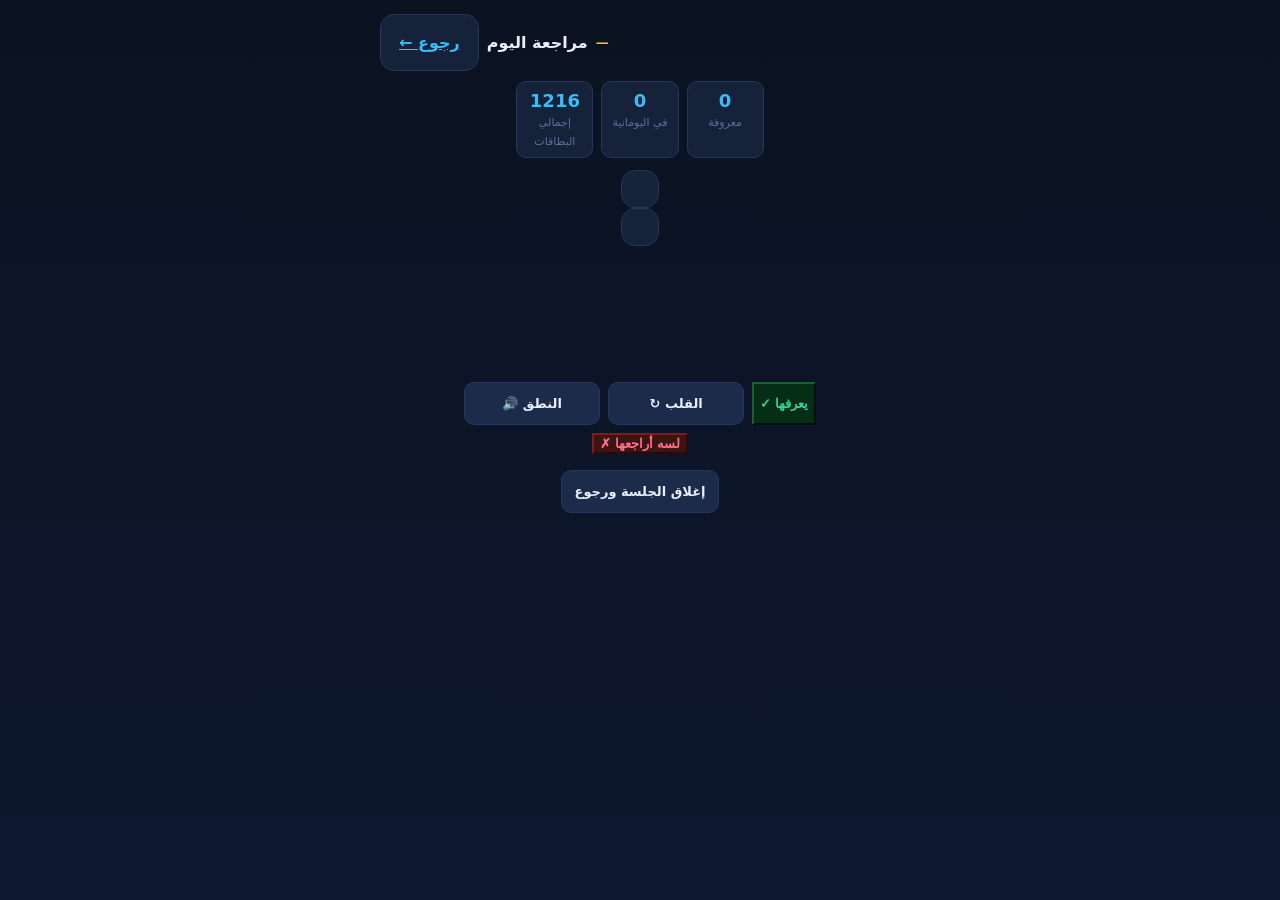
==== review.html @ e2d41881 "Daily review site: 1028 words + 188 sentences (HSK 1-3), Arabic RTL, self-contained (common.css/comm" ====
<!DOCTYPE html>
<html lang="ar" dir="rtl">
<head>
<meta charset="UTF-8">
<meta name="viewport" content="width=device-width, initial-scale=1, viewport-fit=cover">
<meta name="theme-color" content="#0b1220">
<title>مراجعة اليوم — R3D</title>
<link rel="icon" href="icon.svg" type="image/svg+xml">
<link rel="manifest" href="manifest.webmanifest">
<link rel="stylesheet" href="./common.css">
<link rel="stylesheet" href="./daily.css">
</head>
<body>
<header class="dtopbar">
  <a class="dback" href="index.html">← رجوع</a>
  <div class="dtitle">مراجعة اليوم</div>
  <div class="dtimer" id="timer">—</div>
</header>

<div class="dstat" id="dstat"></div>

<section class="dcard" id="dcard">
  <div class="dfront" id="dfront"></div>
  <div class="dback" id="dback"></div>
</section>

<div class="dctrl">
  <button class="dbtn" id="btnSpk">🔊 النطق</button>
  <button class="dbtn" id="btnFlip">↻ القلب</button>
  <button class="dknow" id="btnKnow">✓ يعرفها</button>
  <button class="dunno" id="btnDunno">✗ لسه أراجعها</button>
</div>

<footer class="dfoot">
  <button class="dbtn" id="btnEnd">إغلاق الجلسة ورجوع</button>
</footer>

<script src="./common.js?v=22"></script>
<script src="daily-data.js?v=3"></script>
<script src="daily.js?v=1"></script>
</body>
</html>
---- common.css ----
/* ============================================================
   R3D Flashcards — shared styles (all pages)
   Theme + language selector + quiz + nav. Page-specific
   card styles stay inline in each page.
   ============================================================ */
:root{
  --bg:#0b1220; --bg2:#111a2e; --card:#16213a; --card2:#1d2b4a;
  --line:#26365c; --text:#e8eefc; --muted:#93a4c8; --dim:#5c6f96;
  --accent:#38bdf8; --good:#34d399; --bad:#fb7185; --gold:#fbbf24;
  --cn:'PingFang SC','Noto Sans SC','Source Han Sans SC','Microsoft YaHei',sans-serif;
  --ar:system-ui,-apple-system,'Segoe UI',Tahoma,sans-serif;
}
*{box-sizing:border-box; -webkit-tap-highlight-color:transparent;}
html,body{margin:0;padding:0;}
body{
  background:linear-gradient(180deg,#0b1220 0%,#0e1830 100%);
  color:var(--text); font-family:var(--ar);
  min-height:100vh; min-height:100dvh;
  display:flex; flex-direction:column; align-items:center;
  padding:calc(14px + env(safe-area-inset-top)) calc(12px + env(safe-area-inset-right)) calc(20px + env(safe-area-inset-bottom)) calc(12px + env(safe-area-inset-left));
  overscroll-behavior:none; user-select:none; -webkit-user-select:none; touch-action:manipulation;
}
header{width:100%; max-width:520px; text-align:center; margin-bottom:10px;}
h1{font-size:19px; margin:4px 0 2px; font-weight:700;}
.sub{font-size:12.5px; color:var(--dim);}

/* ---- language selector ---- */
.langBox{display:flex; gap:8px; align-items:center; justify-content:center; margin-bottom:10px;}
.langlab{font-size:12px; color:var(--dim);}
/* language selector — modern pill + dropdown */
.langwrap{position:relative; display:inline-block;}
.langbtn{
  display:inline-flex; align-items:center; gap:7px; cursor:pointer;
  background:linear-gradient(180deg, rgba(56,189,248,.16), rgba(56,189,248,.05));
  border:1px solid rgba(56,189,248,.35);
  border-radius:999px; padding:7px 15px;
  color:var(--text); font-size:13px; font-family:var(--ar);
  box-shadow:0 2px 10px rgba(0,0,0,.30);
  transition:border-color .25s, box-shadow .25s, transform .15s;
  -webkit-tap-highlight-color:transparent;
}
.langbtn:hover{
  border-color:rgba(56,189,248,.65);
  box-shadow:0 3px 16px rgba(56,189,248,.22);
}
.langbtn:active{transform:scale(.95);}
.langbtn:focus-visible{outline:2px solid var(--accent); outline-offset:2px;}
.langbtn .globe{width:15px; height:15px; color:var(--accent); flex:none;}
.langbtn .chev{width:11px; height:11px; color:var(--muted); transition:transform .25s;}
.langwrap.open .langbtn .chev{transform:rotate(180deg);}
.langbtn .langname{font-weight:700; letter-spacing:.2px;}
.langmenu{
  position:absolute; z-index:70; top:calc(100% + 9px); left:50%;
  min-width:196px; background:var(--card);
  border:1px solid var(--line); border-radius:15px;
  box-shadow:0 16px 44px rgba(0,0,0,.55), 0 0 0 1px rgba(56,189,248,.10), 0 0 24px rgba(56,189,248,.10);
  padding:6px;
  opacity:0; visibility:hidden; pointer-events:none;
  transform:translateX(-50%) translateY(8px) scale(.97);
  transform-origin:top center;
  transition:opacity .18s ease, transform .18s ease, visibility 0s linear .18s;
  backdrop-filter:blur(12px); -webkit-backdrop-filter:blur(12px);
}
.langwrap.open .langmenu{
  opacity:1; visibility:visible; pointer-events:auto;
  transform:translateX(-50%) translateY(0) scale(1);
  transition:opacity .18s ease, transform .18s ease, visibility 0s linear 0s;
}
.langitem{
  display:flex; align-items:center; gap:9px; width:100%;
  background:none; border:0; color:var(--text);
  font-family:var(--ar); font-size:13.5px; text-align:start;
  padding:9px 11px; border-radius:9px; cursor:pointer;
  transition:background .12s;
}
.langitem:hover{background:var(--bg2);}
.langitem .dot{
  width:8px; height:8px; border-radius:50%;
  background:transparent; flex:none;
  transition:background .2s, box-shadow .2s;
}
.langitem.active{background:rgba(56,189,248,.13);}
.langitem.active .dot{background:var(--accent); box-shadow:0 0 9px rgba(56,189,248,.8);}
.langitem.active .lname{color:var(--accent); font-weight:700;}
.langitem .code{
  margin-inline-start:auto; font-size:10.5px; color:var(--dim);
  background:var(--bg2); border:1px solid var(--line);
  border-radius:6px; padding:1.5px 8px; letter-spacing:.6px;
}

/* ---- nav row ---- */
.navrow{display:flex; gap:9px; width:100%; max-width:520px; margin-bottom:12px;}
.navbtn{
  flex:1; padding:9px; border-radius:10px; border:1px solid var(--line);
  background:transparent; color:var(--muted); font-size:12.5px; text-align:center;
  text-decoration:none; font-family:var(--ar); display:block;
}
.navbtn.on{color:var(--accent); border-color:#1e4a66;}

/* ---- stats ---- */
.stats{font-size:12px; color:var(--muted); display:flex; gap:14px; justify-content:center; margin-bottom:10px; flex-wrap:wrap;}
.stats .g{color:var(--good);} .stats .r{color:var(--bad);} .stats .y{color:var(--gold);}

/* ---- quiz ---- */
.quiz{
  width:100%; max-width:520px; margin-top:16px;
  background:var(--card); border:1px solid var(--line); border-radius:20px; padding:18px;
}
.qhead{display:flex; justify-content:space-between; align-items:center; margin-bottom:10px; font-size:15px;}
.qhead b{color:var(--accent);}
.qprog{font-size:12px; color:var(--muted);}
.qdir{font-size:12px; color:var(--dim); text-align:center; margin-bottom:8px;}
.qprompt{font-size:26px; text-align:center; margin:12px 0 4px; font-family:var(--cn); direction:ltr; line-height:1.4;}
.qprompt.ar{font-family:var(--ar); font-size:18px; direction:rtl;}
.qchoices{display:flex; flex-direction:column; gap:9px; margin-top:12px;}
.qchoice{
  padding:13px 14px; border-radius:12px; border:1px solid var(--line); background:var(--bg2);
  color:var(--text); font-size:15px; text-align:center; cursor:pointer; font-family:var(--ar);
}
.qchoice:active{transform:scale(.97);}
.qchoice.ok{background:#0e3b2e; border-color:var(--good); color:var(--good); font-weight:700;}
.qchoice.no{background:#3d1420; border-color:var(--bad); color:var(--bad);}
.qfb{text-align:center; font-size:14px; margin-top:12px; min-height:22px; color:var(--muted);}
.qscore{text-align:center; padding:6px 0 2px;}
.qscore .s{font-size:34px; font-weight:700; color:var(--accent); margin:6px 0;}
.qnote{font-size:13px; color:var(--gold); text-align:center; margin-top:4px;}
.qbtns{display:flex; gap:9px; margin-top:14px;}
.qbtn{
  flex:1; padding:12px; border-radius:12px; border:1px solid var(--line); background:var(--bg2);
  color:var(--text); font-size:14px; cursor:pointer; font-family:var(--ar);
}
.qbtn:active{transform:scale(.96);}

/* ---- review toast ---- */
.toast{
  position:fixed; left:50%; bottom:26px; transform:translateX(-50%);
  background:#0e3b2e; border:1px solid var(--good); color:var(--good);
  padding:10px 18px; border-radius:99px; font-size:14px; font-weight:700; z-index:50;
  box-shadow:0 10px 30px -10px rgba(0,0,0,.6);
}
.toast.hide{display:none;}

/* ---- index page ---- */
.lessons{width:100%; max-width:480px;}
a.lesson{
  display:flex; align-items:center; gap:14px;
  background:var(--card); border:1px solid var(--line);
  border-radius:16px; padding:14px; margin-bottom:10px;
  text-decoration:none; color:inherit;
}
a.lesson:active{transform:scale(.98);}
.num{
  width:42px; height:42px; border-radius:12px; flex-shrink:0;
  background:linear-gradient(135deg,#f59e0b,#d97706);
  display:flex; align-items:center; justify-content:center;
  font-size:1.2rem; font-weight:bold; color:#1e293b;
}
.info{flex:1; min-width:0;}
.info b{font-size:1rem; display:block; margin-bottom:4px;}
.info b .cn{font-family:var(--cn);}
.info .meta{font-size:11.5px; color:var(--muted); display:flex; gap:10px; flex-wrap:wrap;}
.pbar{height:6px; background:#0d1526; border-radius:99px; overflow:hidden; margin:6px 0; border:1px solid var(--line);}
.pbar>i{display:block; height:100%; background:linear-gradient(90deg,var(--accent),var(--good)); border-radius:99px;}
.bigrev{
  display:flex; align-items:center; justify-content:space-between; gap:10px;
  width:100%; max-width:480px; background:linear-gradient(135deg,#1d2b4a,#16213a);
  border:1px solid var(--gold); border-radius:16px; padding:14px 16px; margin-bottom:14px;
  text-decoration:none; color:var(--gold); font-weight:700; font-size:15px;
}
.badge{
  background:var(--bad); color:#2b0810; border-radius:99px; padding:2px 10px;
  font-size:12.5px; font-weight:700; min-width:26px; text-align:center;
}
.badge.zero{background:var(--good); color:#06281d;}
.tip{
  margin-top:14px; padding:12px 14px; border-radius:12px;
  background:rgba(56,189,248,.07); border:1px dashed rgba(56,189,248,.3);
  font-size:12px; color:var(--muted); line-height:1.7; width:100%; max-width:480px;
}

/* ---- review page ---- */
.revbar{width:100%; max-width:520px; margin:10px 0 4px;}
.revbar>i{display:block; height:7px; width:0%; background:linear-gradient(90deg,var(--gold),var(--bad)); border-radius:99px; transition:width .35s;}
.revstage{width:100%; max-width:520px;}
.revcard{
  position:relative; width:100%; min-height:300px; cursor:pointer;
}
.revface{
  position:absolute; inset:0;
  background:linear-gradient(160deg,var(--card) 0%,var(--card2) 100%);
  border:1px solid var(--line); border-radius:20px;
  display:flex; flex-direction:column; align-items:center; justify-content:center;
  padding:24px 20px; text-align:center;
  box-shadow:0 18px 40px -18px rgba(0,0,0,.65);
}
.revface.back{display:none; background:linear-gradient(160deg,#16283a 0%,#1b2f4d 100%);}
.revcard.flipped #rfront{display:none;}
.revcard.flipped #rback{display:flex;}
.revtag{
  position:absolute; top:12px; font-size:11px; color:var(--dim);
  border:1px solid var(--line); padding:3px 10px; border-radius:99px; background:#0d1526;
}
.revtag.w{color:var(--accent); border-color:#1e4a66;}
.revtag.s{color:var(--gold); border-color:#4d3f1a;}
.revtag.g{color:var(--good); border-color:#1d4d3f;}
.revbig{font-family:var(--cn); font-size:42px; font-weight:700; line-height:1.25; direction:ltr;}
.revhint{position:absolute; bottom:12px; font-size:11.5px; color:var(--dim);}
.revpy{font-family:var(--cn); font-size:21px; color:var(--accent); direction:ltr; margin-bottom:6px; font-weight:600;}
.revar{font-size:16px; line-height:1.7; margin:4px 0; font-weight:600;}
.revtype{font-size:12px; color:var(--gold); margin-bottom:4px;}
.revex{
  margin-top:10px; padding:9px 13px; background:#0d1526; border:1px dashed var(--line);
  border-radius:12px; font-size:13.5px; color:var(--muted); line-height:1.7; width:100%;
}
.revex .cn{font-family:var(--cn); direction:ltr; display:block; margin-bottom:3px; color:#c8d6f5;}
.controls{width:100%; max-width:520px; display:flex; gap:9px; margin-top:16px;}
.btn{
  flex:1; padding:14px 6px; border-radius:14px; border:1px solid var(--line);
  background:var(--bg2); color:var(--text); font-size:15px; font-family:var(--ar); cursor:pointer;
}
.btn:active{transform:scale(.96);}
.btn.know{background:#0e3b2e; border-color:#1d5c47; color:var(--good); font-weight:700;}
.btn.dunno{background:#3d1420; border-color:#6b2233; color:var(--bad); font-weight:700;}
.btn:disabled{opacity:.4;}
.empty{
  display:none; text-align:center; padding:44px 20px; background:var(--card);
  border:1px solid var(--line); border-radius:20px; margin-top:6px; width:100%; max-width:520px;
}
.empty.show{display:block;}
.empty .big2{font-size:44px; margin-bottom:10px;}
.empty .t{font-size:17px; font-weight:700; margin-bottom:6px;}
.empty .s{color:var(--muted); font-size:13.5px;}
footer{margin-top:14px; font-size:11.5px; color:var(--dim); text-align:center;}
---- daily.css ----
/* ============================================================
   R3D Daily Review — scoped styles (base: common.css)
   Dark theme like the site; flip = display toggle (iOS-safe).
   ============================================================ */
:root{
  --btn:#1e293b; --btn2:#26354c; --btnline:#334155;
}
.dhome, .dreview{ max-width:560px; }

/* ---- top bar (review) ---- */
.dtopbar{display:flex;align-items:center;gap:8px;margin-bottom:10px;}
.dtopbar .dback{font-weight:700;color:var(--accent);}
.dtitle{font-weight:700;font-size:16px;}
.dtimer{font-size:13px;color:var(--gold);font-weight:700;}

/* ---- stats ---- */
.dstat{display:flex;gap:8px;margin-bottom:12px;}
.stat{flex:1;background:var(--card);border:1px solid var(--line);border-radius:10px;padding:8px 10px;text-align:center;}
.stat b{display:block;font-size:18px;color:var(--accent);}
.stat span{font-size:11px;color:var(--dim);}

/* ---- segmented / level / batch ---- */
.dseg{display:flex;flex-wrap:wrap;gap:6px;align-items:center;}
.dseglab{font-size:11px;color:var(--dim);margin-right:6px;white-space:nowrap;}
.dlev, .dcBtn{
  flex:1 1 auto; min-width:44px; padding:8px 6px;
  border-radius:8px; border:1px solid var(--line); background:var(--card2);
  color:var(--text); font-size:12.5px; font-family:var(--ar); cursor:pointer;
  transition:.15s;
}
.dlev.on, .dcBtn.on{ background:var(--accent); border-color:var(--accent); color:#06280f; font-weight:700; }

/* ---- category chips ---- */
.dchcon{margin-top:4px;}
.dch{display:flex;flex-wrap:wrap;gap:6px;}
.dchip{padding:6px 10px;border-radius:8px;border:1px solid var(--line);background:var(--card2);color:var(--text);font-size:12px;cursor:pointer;}
.dchip.on{ background:var(--accent); border-color:var(--accent); color:#06280f; font-weight:700; }

/* ---- cards ---- */
.dcard{max-width:460px;margin:0 auto;min-height:200px;position:relative;}
.dfront,.dback{background:var(--card);border:1px solid var(--line);border-radius:14px;padding:18px;text-align:right;transition:opacity .15s;}
.dfront{ min-width:100%; }
.dzh{font-size:27px;font-weight:700;font-family:var(--cn);line-height:1.25;}
.dpy{font-size:13px;color:var(--muted);margin-top:6px;}
.dar{font-size:15px;color:var(--text);margin-top:10px;line-height:1.65;}
.dnote{font-size:12.5px;color:var(--dim);margin-top:12px;line-height:1.6;}
.dpair{font-size:11.5px;color:var(--dim);margin-top:12px;border-top:1px dashed var(--line);padding-top:8px;}
.dpair b{color:var(--text);}

.dbadge{display:inline-block;font-size:11px;font-weight:700;padding:3px 8px;border-radius:999px;margin-bottom:8px;}
.badge-street{background:#7c2d12;color:#fca5a5;}
.badge-academic{background:#3b2f0b;color:#d9c48c;}
.badge-neutral{background:#1e293b;color:#94a3b8;}

/* ---- controls ---- */
.dctrl{display:flex;flex-wrap:wrap;gap:8px;justify-content:center;margin:12px 0 6px;}
.dbtn{flex:1 1 30%;padding:13px;border:none;border-radius:10px;background:var(--card2);border:1px solid var(--line);color:var(--text);font-size:13px;font-weight:700;cursor:pointer;font-family:var(--ar);}
.dbtn:active{transform:scale(.98);}
.dknow{background:#052e16;border-color:#14632a;color:#34d399;font-weight:800;}
.dunno{background:#3c1414;border-color:#7f1d1d;color:#fb7185;font-weight:800;}
.dfoot{margin-top:10px;}
.dfoot .dbtn{width:auto;}

/* ---- home buttons ---- */
.dstart{width:100%;padding:15px;border:none;border-radius:12px;background:linear-gradient(180deg,#38bdf8,#0284a8);color:#fff;font-size:16px;font-weight:700;cursor:pointer;font-family:var(--ar);}
.dstart:hover{filter:brightness(1.05);}
.dnote{font-size:11px;color:var(--dim);line-height:1.6;margin-top:8px;}
.dnote b{color:var(--text);}
.dnote button{white-space:nowrap;padding:2px 6px;background:var(--card2);border:1px solid var(--line);border-radius:6px;color:var(--text);cursor:pointer;font-size:11px;}

/* ---- empty state ---- */
.empty{padding:24px;text-align:center;color:var(--dim);}
.empty .big{font-size:34px;}
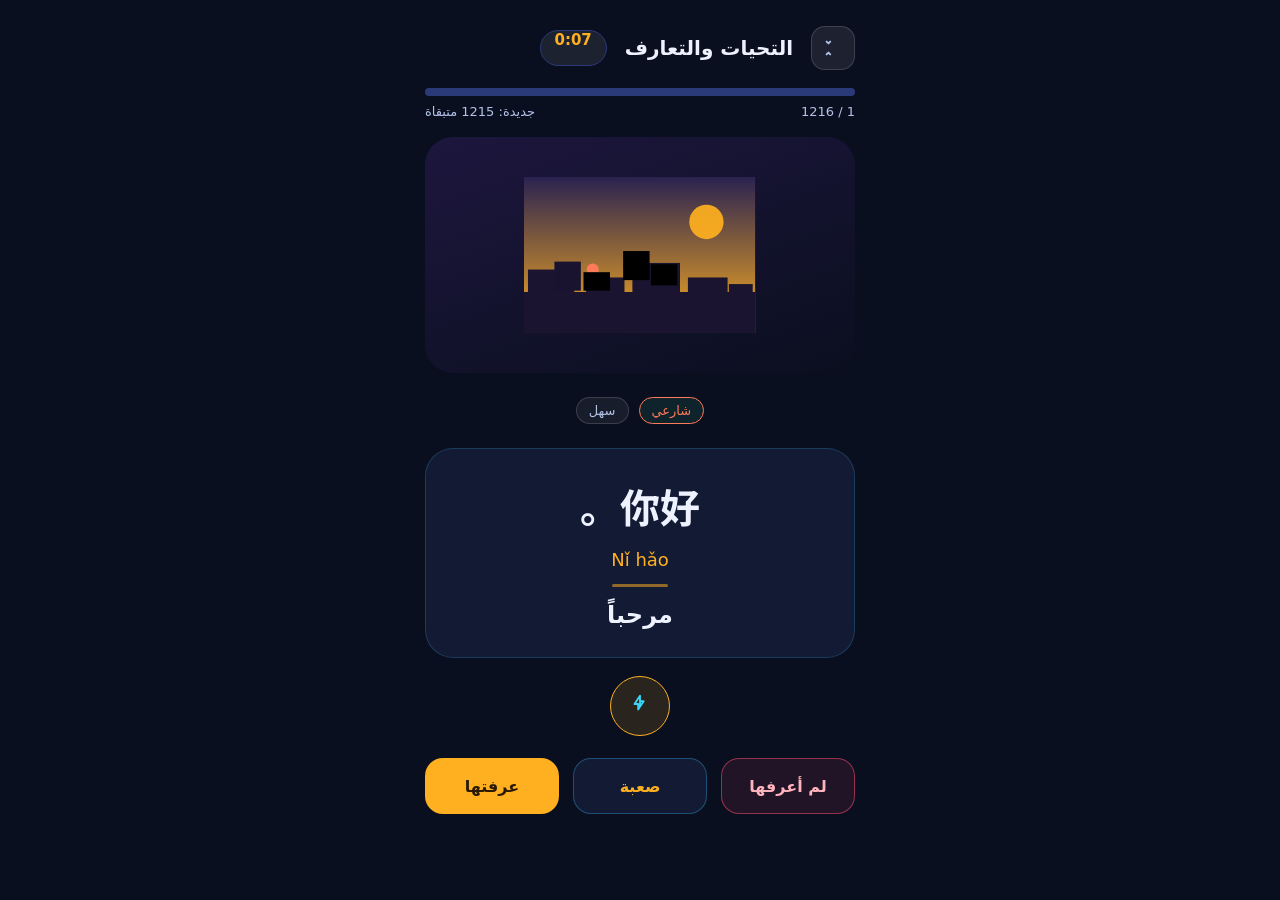
==== commit 0ff11e77: "daily-review: integrate reference review design; wired flip/play/know/dunno/advance; new review page" ====
--- a/review.html
+++ b/review.html
@@ -3,40 +3,43 @@
 <head>
 <meta charset="UTF-8">
 <meta name="viewport" content="width=device-width, initial-scale=1, viewport-fit=cover">
-<meta name="theme-color" content="#0b1220">
-<title>مراجعة اليوم — R3D</title>
+<meta name="theme-color" content="#0a0f1f">
+<title>🐴 مراجعة اليوم</title>
 <link rel="icon" href="icon.svg" type="image/svg+xml">
-<link rel="manifest" href="manifest.webmanifest">
-<link rel="stylesheet" href="./common.css">
-<link rel="stylesheet" href="./daily.css">
+<link href="https://fonts.googleapis.com/css2?family=Readex+Pro:wght@300;400;500;600;700&family=Noto+Sans+SC:wght@500;700&display=swap" rel="stylesheet">
+<link rel="stylesheet" href="./daily.css?v=3">
 </head>
-<body>
-<header class="dtopbar">
-  <a class="dback" href="index.html">← رجوع</a>
-  <div class="dtitle">مراجعة اليوم</div>
-  <div class="dtimer" id="timer">—</div>
-</header>
-
-<div class="dstat" id="dstat"></div>
-
-<section class="dcard" id="dcard">
-  <div class="dfront" id="dfront"></div>
-  <div class="dback" id="dback"></div>
-</section>
-
-<div class="dctrl">
-  <button class="dbtn" id="btnSpk">🔊 النطق</button>
-  <button class="dbtn" id="btnFlip">↻ القلب</button>
-  <button class="dknow" id="btnKnow">✓ يعرفها</button>
-  <button class="dunno" id="btnDunno">✗ لسه أراجعها</button>
-</div>
-
-<footer class="dfoot">
-  <button class="dbtn" id="btnEnd">إغلاق الجلسة ورجوع</button>
-</footer>
-
-<script src="./common.js?v=22"></script>
-<script src="daily-data.js?v=3"></script>
-<script src="daily.js?v=1"></script>
+<body class="rev-page" data-cat="all">
+  <header class="rev-head">
+    <a href="index.html" class="back-btn" id="backBtn" aria-label="رجوع">
+      <svg width="22" height="22" viewBox="0 0 24 24" fill="none" stroke="currentColor" stroke-width="2" stroke-linecap="round" stroke-linejoin="round"><polyline points="9 5 7 7 5 5"/><polyline points="9 19 7 17 5 19"/></svg>
+    </a>
+    <h1 class="rev-title" id="revTitle">التحيات والتعارف</h1>
+    <div class="timer" id="timer">0:30</div>
+  </header>
+  <nav class="progress" id="progressWrap">
+    <div class="progress-bar"><div class="progress-fill" id="progressFill"></div></div>
+    <div class="progress-meta"><span id="progressLabel">0 / 0</span><span id="progressLeft"></span></div>
+  </nav>
+  <section class="scene-card" id="sceneCard" aria-hidden="true"><svg id="sceneSvg" viewBox="0 0 350 236"></svg></section>
+  <div class="tags" id="tagsRow"></div>
+  <div class="content-card" id="contentCard">
+    <div id="cardFront">——</div>
+    <div id="pinyin" class="pinyin pinyin-ltr"></div>
+    <div class="divider"></div>
+    <div id="cardAr">——</div>
+  </div>
+  <button class="audio-btn" id="audioBtn" aria-label="استماع">
+    <svg width="22" height="22" viewBox="0 0 24 24" fill="none" stroke="currentColor" stroke-width="2" stroke-linecap="round" stroke-linejoin="round"><path d="M12 15V3l-6 9h4v6l6-9h-4z"/></svg>
+  </button>
+  <div class="grade-row">
+    <button class="grade-btn" id="grade-dunno" data-grade="dunno">لم أعرفها</button>
+    <button class="grade-btn" id="grade-hard" data-grade="hard">صعبة</button>
+    <button class="grade-btn" id="grade-know" data-grade="know">عرفتها</button>
+  </div>
+  <audio id="r3dAudio" preload="auto"></audio>
+  <script src="daily-data.js?v=3"></script>
+  <script src="audio-manifest.js?v=1"></script>
+  <script src="daily.js?v=3"></script>
 </body>
 </html>
--- a/daily.css
+++ b/daily.css
@@ -1,73 +1,47 @@
-/* ============================================================
-   R3D Daily Review — scoped styles (base: common.css)
-   Dark theme like the site; flip = display toggle (iOS-safe).
-   ============================================================ */
+/* R3D Daily Review — theme (reference: واجهة مراجعة اليوم - تصور جديد) */
 :root{
-  --btn:#1e293b; --btn2:#26354c; --btnline:#334155;
+  --bg:#0a0f1f; --panel:#131a33; --card:#0e1633; --line:#2a3a78;
+  --text:#eef2ff; --muted:#b4c2e8; --cyan:#38d9f8; --amber:#ffb020;
+  --green:#38d9a9; --red:#ff4d6d;
+  --cn:'Noto Sans SC','PingFang SC','Source Han Sans SC','Microsoft YaHei',sans-serif;
+  --ar:system-ui,-apple-system,BlinkMacSystemFont,'Segoe UI',Tahoma,sans-serif;
 }
-.dhome, .dreview{ max-width:560px; }
-
-/* ---- top bar (review) ---- */
-.dtopbar{display:flex;align-items:center;gap:8px;margin-bottom:10px;}
-.dtopbar .dback{font-weight:700;color:var(--accent);}
-.dtitle{font-weight:700;font-size:16px;}
-.dtimer{font-size:13px;color:var(--gold);font-weight:700;}
-
-/* ---- stats ---- */
-.dstat{display:flex;gap:8px;margin-bottom:12px;}
-.stat{flex:1;background:var(--card);border:1px solid var(--line);border-radius:10px;padding:8px 10px;text-align:center;}
-.stat b{display:block;font-size:18px;color:var(--accent);}
-.stat span{font-size:11px;color:var(--dim);}
-
-/* ---- segmented / level / batch ---- */
-.dseg{display:flex;flex-wrap:wrap;gap:6px;align-items:center;}
-.dseglab{font-size:11px;color:var(--dim);margin-right:6px;white-space:nowrap;}
-.dlev, .dcBtn{
-  flex:1 1 auto; min-width:44px; padding:8px 6px;
-  border-radius:8px; border:1px solid var(--line); background:var(--card2);
-  color:var(--text); font-size:12.5px; font-family:var(--ar); cursor:pointer;
-  transition:.15s;
-}
-.dlev.on, .dcBtn.on{ background:var(--accent); border-color:var(--accent); color:#06280f; font-weight:700; }
-
-/* ---- category chips ---- */
-.dchcon{margin-top:4px;}
-.dch{display:flex;flex-wrap:wrap;gap:6px;}
-.dchip{padding:6px 10px;border-radius:8px;border:1px solid var(--line);background:var(--card2);color:var(--text);font-size:12px;cursor:pointer;}
-.dchip.on{ background:var(--accent); border-color:var(--accent); color:#06280f; font-weight:700; }
-
-/* ---- cards ---- */
-.dcard{max-width:460px;margin:0 auto;min-height:200px;position:relative;}
-.dfront,.dback{background:var(--card);border:1px solid var(--line);border-radius:14px;padding:18px;text-align:right;transition:opacity .15s;}
-.dfront{ min-width:100%; }
-.dzh{font-size:27px;font-weight:700;font-family:var(--cn);line-height:1.25;}
-.dpy{font-size:13px;color:var(--muted);margin-top:6px;}
-.dar{font-size:15px;color:var(--text);margin-top:10px;line-height:1.65;}
-.dnote{font-size:12.5px;color:var(--dim);margin-top:12px;line-height:1.6;}
-.dpair{font-size:11.5px;color:var(--dim);margin-top:12px;border-top:1px dashed var(--line);padding-top:8px;}
-.dpair b{color:var(--text);}
-
-.dbadge{display:inline-block;font-size:11px;font-weight:700;padding:3px 8px;border-radius:999px;margin-bottom:8px;}
-.badge-street{background:#7c2d12;color:#fca5a5;}
-.badge-academic{background:#3b2f0b;color:#d9c48c;}
-.badge-neutral{background:#1e293b;color:#94a3b8;}
-
-/* ---- controls ---- */
-.dctrl{display:flex;flex-wrap:wrap;gap:8px;justify-content:center;margin:12px 0 6px;}
-.dbtn{flex:1 1 30%;padding:13px;border:none;border-radius:10px;background:var(--card2);border:1px solid var(--line);color:var(--text);font-size:13px;font-weight:700;cursor:pointer;font-family:var(--ar);}
-.dbtn:active{transform:scale(.98);}
-.dknow{background:#052e16;border-color:#14632a;color:#34d399;font-weight:800;}
-.dunno{background:#3c1414;border-color:#7f1d1d;color:#fb7185;font-weight:800;}
-.dfoot{margin-top:10px;}
-.dfoot .dbtn{width:auto;}
-
-/* ---- home buttons ---- */
-.dstart{width:100%;padding:15px;border:none;border-radius:12px;background:linear-gradient(180deg,#38bdf8,#0284a8);color:#fff;font-size:16px;font-weight:700;cursor:pointer;font-family:var(--ar);}
-.dstart:hover{filter:brightness(1.05);}
-.dnote{font-size:11px;color:var(--dim);line-height:1.6;margin-top:8px;}
-.dnote b{color:var(--text);}
-.dnote button{white-space:nowrap;padding:2px 6px;background:var(--card2);border:1px solid var(--line);border-radius:6px;color:var(--text);cursor:pointer;font-size:11px;}
-
-/* ---- empty state ---- */
-.empty{padding:24px;text-align:center;color:var(--dim);}
-.empty .big{font-size:34px;}
+html[dir="rtl"]{text-align:right}
+*{box-sizing:border-box}
+html,body{margin:0;padding:0;font-family:var(--ar);background:var(--bg);color:var(--text);-webkit-font-smoothing:antialiased}
+button{cursor:pointer;font-family:inherit;font-weight:600}
+a{color:inherit;text-decoration:none}
+.cat-btn{cursor:pointer}
+.cat-active{box-shadow:0 0 0 3px rgba(56,217,248,.45) inset}
+.filter-active{
+  background:linear-gradient(135deg,rgb(103,211,250),rgb(34,167,232)) !important;
+  border:0 !important;color:rgb(4,38,59) !important;font-weight:700 !important}
+.rev-page{background:var(--bg);min-height:100vh;padding:26px 16px 24px;display:flex;flex-direction:column;align-items:center;gap:18px}
+.rev-head{width:100%;max-width:430px;display:flex;align-items:center;gap:18px}
+.rev-head .back-btn{display:inline-flex;align-items:center;justify-content:center;width:44px;height:44px;border-radius:14px;background:rgba(255,255,255,.08);border:1px solid rgba(255,255,255,.15);color:var(--muted)}
+.rev-title{font-size:20px;font-weight:600;margin:0}
+.timer{height:36px;padding:0 14px;border-radius:18px;background:rgba(255,255,255,.08);border:1px solid var(--line);color:var(--amber);font-size:15px;font-weight:700;font-variant-numeric:tabular-nums}
+.progress{width:100%;max-width:430px}
+.progress-bar{height:8px;border-radius:4px;background:var(--line);overflow:hidden}
+.progress-fill{height:100%;background:var(--amber);width:0%;transition:width .3s}
+.progress-meta{display:flex;justify-content:space-between;margin-top:8px;font-size:13px;color:var(--muted)}
+.scene-card{width:100%;max-width:430px;height:236px;border-radius:28px;overflow:hidden;display:flex;align-items:center;justify-content:center;background:linear-gradient(160deg,rgba(42,27,82,.6),rgba(10,15,31,.8))}
+.scene-card svg{display:block;max-width:88%;max-height:156px}
+.tags{display:flex;gap:10px;flex-wrap:wrap;justify-content:center;margin:6px 0}
+.tag{font-size:13px;padding:5px 12px;border-radius:999px;border:1px solid}
+.tag-tone{border-color:rgba(56,217,169,.4);color:rgb(124,235,203);background:rgba(56,217,169,.094)}
+.tag-level{border-color:rgba(255,255,255,.15);color:var(--muted);background:rgba(255,255,255,.06)}
+.content-card{width:100%;max-width:430px;border-radius:28px;background:var(--panel);border:1px solid rgba(56,189,248,.2);padding:28px;text-align:center;display:flex;flex-direction:column;align-items:center;gap:14px}
+#cardFront{font-family:var(--cn);font-size:40px;font-weight:700}
+#pinyin{font-size:18px;color:var(--amber);font-weight:500}
+.pinyin-ltr{direction:ltr;text-align:center}
+.divider{width:56px;height:3px;background:rgba(255,176,32,.53);border-radius:2px;align-self:center}
+#cardAr{font-size:24px;font-weight:600}
+.audio-btn{width:60px;height:60px;border-radius:50%;border:1px solid rgba(255,255,255,.2);background:rgba(56,189,248,.13);color:var(--cyan);font-size:22px}
+.grade-row{display:grid;grid-template-columns:repeat(3,1fr);gap:14px;width:100%;max-width:430px;margin-top:4px}
+.grade-btn{height:56px;border-radius:18px;font-size:16px;border:1px solid var(--line);background:var(--panel);color:var(--text);display:flex;align-items:center;justify-content:center;gap:8px}
+.grade-btn .dot{width:8px;height:8px;border-radius:50%;background:currentColor}
+#grade-dunno{border-color:rgba(255,77,109,.53);background:rgba(255,77,109,.094);color:#ffb3bc}
+#grade-hard{border-color:rgba(56,189,248,.33);color:var(--cyan)}
+#grade-know{border:0;background:var(--amber);color:rgb(42,26,0);font-weight:700}
+@media(max-width:480px){.rev-page{padding:22px 12px 20px}.content-card{padding:22px}#cardFront{font-size:34px}#cardAr{font-size:21px}.grade-row{gap:10px}.grade-btn{height:50px;font-size:15px}}
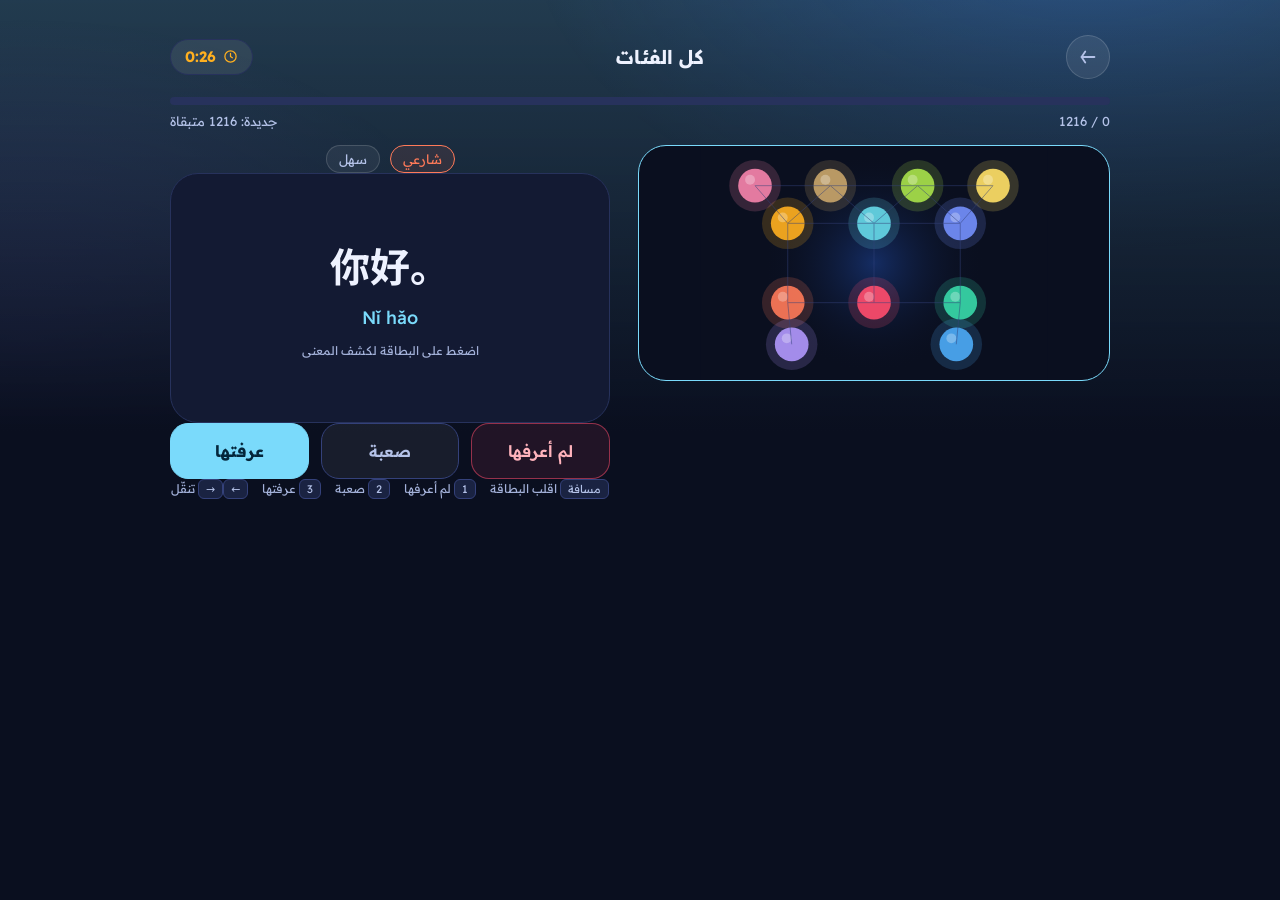
==== commit a37d8018: "deploy: ship the daily-review SPA (thin-shell HTML, config.js, scenes.js) Replaces the old inline-ma" ====
--- a/review.html
+++ b/review.html
@@ -4,42 +4,30 @@
 <meta charset="UTF-8">
 <meta name="viewport" content="width=device-width, initial-scale=1, viewport-fit=cover">
 <meta name="theme-color" content="#0a0f1f">
-<title>🐴 مراجعة اليوم</title>
+<title>مراجعة اليوم</title>
 <link rel="icon" href="icon.svg" type="image/svg+xml">
 <link href="https://fonts.googleapis.com/css2?family=Readex+Pro:wght@300;400;500;600;700&family=Noto+Sans+SC:wght@500;700&display=swap" rel="stylesheet">
-<link rel="stylesheet" href="./daily.css?v=3">
+<link rel="stylesheet" href="./daily.css?v=5">
 </head>
-<body class="rev-page" data-cat="all">
-  <header class="rev-head">
-    <a href="index.html" class="back-btn" id="backBtn" aria-label="رجوع">
-      <svg width="22" height="22" viewBox="0 0 24 24" fill="none" stroke="currentColor" stroke-width="2" stroke-linecap="round" stroke-linejoin="round"><polyline points="9 5 7 7 5 5"/><polyline points="9 19 7 17 5 19"/></svg>
-    </a>
-    <h1 class="rev-title" id="revTitle">التحيات والتعارف</h1>
-    <div class="timer" id="timer">0:30</div>
-  </header>
-  <nav class="progress" id="progressWrap">
-    <div class="progress-bar"><div class="progress-fill" id="progressFill"></div></div>
-    <div class="progress-meta"><span id="progressLabel">0 / 0</span><span id="progressLeft"></span></div>
-  </nav>
-  <section class="scene-card" id="sceneCard" aria-hidden="true"><svg id="sceneSvg" viewBox="0 0 350 236"></svg></section>
-  <div class="tags" id="tagsRow"></div>
-  <div class="content-card" id="contentCard">
-    <div id="cardFront">——</div>
-    <div id="pinyin" class="pinyin pinyin-ltr"></div>
-    <div class="divider"></div>
-    <div id="cardAr">——</div>
-  </div>
-  <button class="audio-btn" id="audioBtn" aria-label="استماع">
-    <svg width="22" height="22" viewBox="0 0 24 24" fill="none" stroke="currentColor" stroke-width="2" stroke-linecap="round" stroke-linejoin="round"><path d="M12 15V3l-6 9h4v6l6-9h-4z"/></svg>
-  </button>
-  <div class="grade-row">
-    <button class="grade-btn" id="grade-dunno" data-grade="dunno">لم أعرفها</button>
-    <button class="grade-btn" id="grade-hard" data-grade="hard">صعبة</button>
-    <button class="grade-btn" id="grade-know" data-grade="know">عرفتها</button>
-  </div>
-  <audio id="r3dAudio" preload="auto"></audio>
-  <script src="daily-data.js?v=3"></script>
-  <script src="audio-manifest.js?v=1"></script>
-  <script src="daily.js?v=3"></script>
+<body>
+<div id="app"></div>
+
+<script src="daily-data.js?v=5"></script>
+<script src="audio-manifest.js?v=1"></script>
+<script src="config.js?v=1"></script>
+<script src="scenes.js?v=1"></script>
+<script src="daily.js?v=5"></script>
+<script>
+  // Legacy entry point: review.html?cat=greetings  ->  #/study/greetings
+  (function () {
+    var q = location.search.slice(1).split('&');
+    var cat = 'all';
+    for (var i = 0; i < q.length; i++) {
+      var p = q[i], j = p.indexOf('=');
+      if (j > 0 && p.slice(0, j) === 'cat') cat = decodeURIComponent(p.slice(j + 1));
+    }
+    if (!location.hash) location.replace('#/study/' + cat);
+  })();
+</script>
 </body>
 </html>
--- a/daily.css
+++ b/daily.css
@@ -1,47 +1,427 @@
-/* R3D Daily Review — theme (reference: واجهة مراجعة اليوم - تصور جديد) */
+/* ============================================================
+   R3D Daily Review — theme
+   All colors live here as CSS variables. Layout is RTL-first
+   (html dir="rtl"); Chinese and pinyin opt back into LTR.
+   ============================================================ */
 :root{
-  --bg:#0a0f1f; --panel:#131a33; --card:#0e1633; --line:#2a3a78;
-  --text:#eef2ff; --muted:#b4c2e8; --cyan:#38d9f8; --amber:#ffb020;
-  --green:#38d9a9; --red:#ff4d6d;
+  /* surfaces */
+  --bg:#0A0F1F;
+  --panel:#131A33;
+  --panel-2:#1A2342;
+  --border:#27325C;
+  --border-strong:#34417A;
+  --hero-a:#18265A;
+  --hero-b:#0E1633;
+  --hero-line:#2A3A78;
+
+  /* text */
+  --text:#EEF2FF;
+  --text-2:#B4C2E8;
+  --text-3:#A3B1D9;
+  --ink:#04263B;
+
+  /* primary CTA */
+  --cta-a:#7ADAFB;
+  --cta-b:#2BB0EE;
+
+  /* status */
+  --known:#38D9A9;
+  --due:#FFB020;
+  --total:#38BDF8;
+  --miss:#FF4D6D;
+
+  /* register */
+  --street:#FF7A59;
+  --formal:#4DABF7;
+  --neutral:#38D9A9;
+
+  /* category colors — overridden per category on .study-page */
+  --cat:#7ADAFB;
+  --cat-soft:rgba(122,218,251,.14);
+
+  --radius-card:28px;
+  --radius-btn:20px;
+  --radius-badge:15px;
+
   --cn:'Noto Sans SC','PingFang SC','Source Han Sans SC','Microsoft YaHei',sans-serif;
-  --ar:system-ui,-apple-system,BlinkMacSystemFont,'Segoe UI',Tahoma,sans-serif;
-}
-html[dir="rtl"]{text-align:right}
+  --ar:'Readex Pro',system-ui,-apple-system,'Segoe UI',Tahoma,sans-serif;
+
+  --dur:.2s;
+}
+
 *{box-sizing:border-box}
-html,body{margin:0;padding:0;font-family:var(--ar);background:var(--bg);color:var(--text);-webkit-font-smoothing:antialiased}
-button{cursor:pointer;font-family:inherit;font-weight:600}
+html,body{margin:0;padding:0;min-height:100%}
+body{
+  font-family:var(--ar);
+  background:var(--bg);
+  color:var(--text);
+  -webkit-font-smoothing:antialiased;
+  overflow-x:hidden;
+}
+body::before{
+  content:'';position:fixed;inset:0;z-index:-2;pointer-events:none;
+  background:
+    radial-gradient(900px 520px at 85% -8%, rgba(22,48,107,.85) 0%, rgba(10,15,31,0) 62%),
+    radial-gradient(760px 520px at 2% 38%, rgba(42,27,82,.8) 0%, rgba(10,15,31,0) 62%);
+}
+button{font-family:inherit;cursor:pointer;border:0;background:none;color:inherit}
+button:focus-visible,a:focus-visible{outline:2px solid var(--cta-a);outline-offset:3px}
 a{color:inherit;text-decoration:none}
-.cat-btn{cursor:pointer}
-.cat-active{box-shadow:0 0 0 3px rgba(56,217,248,.45) inset}
-.filter-active{
-  background:linear-gradient(135deg,rgb(103,211,250),rgb(34,167,232)) !important;
-  border:0 !important;color:rgb(4,38,59) !important;font-weight:700 !important}
-.rev-page{background:var(--bg);min-height:100vh;padding:26px 16px 24px;display:flex;flex-direction:column;align-items:center;gap:18px}
-.rev-head{width:100%;max-width:430px;display:flex;align-items:center;gap:18px}
-.rev-head .back-btn{display:inline-flex;align-items:center;justify-content:center;width:44px;height:44px;border-radius:14px;background:rgba(255,255,255,.08);border:1px solid rgba(255,255,255,.15);color:var(--muted)}
-.rev-title{font-size:20px;font-weight:600;margin:0}
-.timer{height:36px;padding:0 14px;border-radius:18px;background:rgba(255,255,255,.08);border:1px solid var(--line);color:var(--amber);font-size:15px;font-weight:700;font-variant-numeric:tabular-nums}
-.progress{width:100%;max-width:430px}
-.progress-bar{height:8px;border-radius:4px;background:var(--line);overflow:hidden}
-.progress-fill{height:100%;background:var(--amber);width:0%;transition:width .3s}
-.progress-meta{display:flex;justify-content:space-between;margin-top:8px;font-size:13px;color:var(--muted)}
-.scene-card{width:100%;max-width:430px;height:236px;border-radius:28px;overflow:hidden;display:flex;align-items:center;justify-content:center;background:linear-gradient(160deg,rgba(42,27,82,.6),rgba(10,15,31,.8))}
-.scene-card svg{display:block;max-width:88%;max-height:156px}
-.tags{display:flex;gap:10px;flex-wrap:wrap;justify-content:center;margin:6px 0}
-.tag{font-size:13px;padding:5px 12px;border-radius:999px;border:1px solid}
-.tag-tone{border-color:rgba(56,217,169,.4);color:rgb(124,235,203);background:rgba(56,217,169,.094)}
-.tag-level{border-color:rgba(255,255,255,.15);color:var(--muted);background:rgba(255,255,255,.06)}
-.content-card{width:100%;max-width:430px;border-radius:28px;background:var(--panel);border:1px solid rgba(56,189,248,.2);padding:28px;text-align:center;display:flex;flex-direction:column;align-items:center;gap:14px}
-#cardFront{font-family:var(--cn);font-size:40px;font-weight:700}
-#pinyin{font-size:18px;color:var(--amber);font-weight:500}
-.pinyin-ltr{direction:ltr;text-align:center}
-.divider{width:56px;height:3px;background:rgba(255,176,32,.53);border-radius:2px;align-self:center}
-#cardAr{font-size:24px;font-weight:600}
-.audio-btn{width:60px;height:60px;border-radius:50%;border:1px solid rgba(255,255,255,.2);background:rgba(56,189,248,.13);color:var(--cyan);font-size:22px}
-.grade-row{display:grid;grid-template-columns:repeat(3,1fr);gap:14px;width:100%;max-width:430px;margin-top:4px}
-.grade-btn{height:56px;border-radius:18px;font-size:16px;border:1px solid var(--line);background:var(--panel);color:var(--text);display:flex;align-items:center;justify-content:center;gap:8px}
-.grade-btn .dot{width:8px;height:8px;border-radius:50%;background:currentColor}
-#grade-dunno{border-color:rgba(255,77,109,.53);background:rgba(255,77,109,.094);color:#ffb3bc}
-#grade-hard{border-color:rgba(56,189,248,.33);color:var(--cyan)}
-#grade-know{border:0;background:var(--amber);color:rgb(42,26,0);font-weight:700}
-@media(max-width:480px){.rev-page{padding:22px 12px 20px}.content-card{padding:22px}#cardFront{font-size:34px}#cardAr{font-size:21px}.grade-row{gap:10px}.grade-btn{height:50px;font-size:15px}}
+.zh{direction:ltr;unicode-bidi:isolate;font-family:var(--cn)}
+.ltr{direction:ltr;unicode-bidi:isolate;text-align:center}
+.sr-only{position:absolute;width:1px;height:1px;padding:0;margin:-1px;overflow:hidden;clip:rect(0 0 0 0);white-space:nowrap;border:0}
+
+/* ============ app shell ============ */
+.shell{width:100%;max-width:1160px;margin:0 auto;padding:40px 24px 72px;display:flex;flex-direction:column;gap:28px}
+.shell.narrow{max-width:520px;padding:22px 16px 40px}
+
+/* ============ hero ============ */
+.hero{
+  position:relative;overflow:hidden;border-radius:32px;padding:40px;
+  background:linear-gradient(135deg,var(--hero-a) 0%,var(--hero-b) 70%);
+  border:1px solid var(--hero-line);
+  display:flex;flex-direction:column;gap:32px;
+}
+.hero-top{position:relative;display:flex;align-items:center;gap:20px;flex-wrap:wrap}
+.hero-icon{
+  width:76px;height:76px;border-radius:24px;flex:none;
+  background:linear-gradient(145deg,#67D3FA,#1D8FE0);
+  display:flex;align-items:center;justify-content:center;
+  box-shadow:0 12px 32px rgba(56,189,248,.33);
+}
+.hero-titles{display:flex;flex-direction:column;gap:6px}
+.hero h1{margin:0;font-size:52px;line-height:1.1;font-weight:700;letter-spacing:-.5px}
+.hero-sub{font-size:18px;color:var(--text-2);font-weight:300;max-width:60ch}
+.hero-sub b{color:var(--text);font-weight:600}
+.hero-skyline{position:absolute;left:0;bottom:0;width:560px;height:220px;opacity:.9;pointer-events:none}
+.hero-scope{position:relative;font-size:14px;color:var(--text-3);margin-top:-8px}
+
+/* ============ stat cards ============ */
+.stats{position:relative;display:flex;gap:16px;flex-wrap:wrap}
+.stat{
+  flex:1 1 200px;max-width:280px;background:rgba(255,255,255,.07);
+  border:1px solid rgba(255,255,255,.133);border-radius:24px;padding:20px;
+  display:flex;align-items:center;gap:16px;
+}
+.stat-ring{flex:none}
+.stat-num{font-size:40px;font-weight:700;line-height:1}
+.stat-label{font-size:15px;color:var(--text-2);margin-top:6px}
+.stat-known .stat-num{color:var(--known)}
+.stat-due .stat-num{color:var(--due)}
+.stat-total .stat-num{color:var(--total)}
+
+/* ============ control panel ============ */
+.panel{background:var(--panel);border:1px solid var(--border);border-radius:var(--radius-card);padding:28px;display:flex;flex-direction:column;gap:22px}
+.ctl-row{display:flex;align-items:center;gap:20px;flex-wrap:wrap}
+.ctl-label{width:120px;font-size:15px;color:var(--text-3);font-weight:500}
+.ctl-opts{flex:1 1 360px;display:flex;gap:12px}
+.seg{
+  flex:1 1 0%;min-height:64px;border-radius:var(--radius-btn);border:1px solid var(--border-strong);
+  background:var(--panel-2);color:var(--text);font-size:19px;font-weight:600;
+  display:flex;align-items:center;justify-content:center;gap:10px;
+  transition:background var(--dur),border-color var(--dur),color var(--dur),transform var(--dur);
+}
+.seg:hover{border-color:var(--cta-a)}
+.seg:active{transform:scale(.98)}
+.seg[aria-pressed="true"]{
+  background:linear-gradient(135deg,var(--cta-a),var(--cta-b));
+  border-color:transparent;color:var(--ink);font-weight:700;
+  box-shadow:0 8px 22px rgba(43,176,238,.28);
+}
+.seg-sm{font-size:18px}
+
+/* ============ register legend ============ */
+.tones{display:flex;gap:14px;flex-wrap:wrap}
+.tone{
+  flex:1 1 280px;border-radius:22px;padding:18px 20px;display:flex;align-items:center;gap:14px;
+  background:rgba(255,255,255,.04);border:1px solid var(--border);text-align:right;
+  transition:background var(--dur),border-color var(--dur),transform var(--dur);
+}
+.tone:hover{transform:translateY(-2px)}
+.tone-icon{width:46px;height:46px;border-radius:16px;flex:none;display:flex;align-items:center;justify-content:center}
+.tone-name{font-size:18px;font-weight:700}
+.tone-desc{font-size:14px;color:var(--text-2);margin-top:2px}
+.tone[data-tone="street"]{background:rgba(255,122,89,.094);border-color:rgba(255,122,89,.333)}
+.tone[data-tone="street"] .tone-icon{background:var(--street)}
+.tone[data-tone="street"] .tone-name{color:#FF9B80}
+.tone[data-tone="academic"]{background:rgba(77,171,247,.094);border-color:rgba(77,171,247,.333)}
+.tone[data-tone="academic"] .tone-icon{background:var(--formal)}
+.tone[data-tone="academic"] .tone-name{color:#8CC8FA}
+.tone[data-tone="neutral"]{background:rgba(56,217,169,.094);border-color:rgba(56,217,169,.333)}
+.tone[data-tone="neutral"] .tone-icon{background:var(--neutral)}
+.tone[data-tone="neutral"] .tone-name{color:#7CEBCB}
+.tone[aria-pressed="true"]{box-shadow:0 0 0 3px currentColor inset}
+.tone[aria-pressed="true"] .tone-name{text-decoration:underline;text-underline-offset:5px}
+
+/* ============ category grid ============ */
+.sec-head{display:flex;align-items:baseline;gap:12px;flex-wrap:wrap}
+.sec-title{font-size:24px;font-weight:700}
+.sec-sub{font-size:14px;color:var(--text-3)}
+.cat-grid{display:grid;grid-template-columns:repeat(auto-fill,minmax(250px,1fr));gap:16px}
+.cat-all{
+  grid-column:1/-1;border-radius:24px;padding:20px 24px;display:flex;align-items:center;gap:16px;flex-wrap:wrap;
+  background:linear-gradient(135deg,var(--cta-a),var(--cta-b));color:var(--ink);text-align:right;
+  transition:transform var(--dur),box-shadow var(--dur);
+}
+.cat-all:hover{transform:translateY(-2px);box-shadow:0 14px 34px rgba(43,176,238,.32)}
+.cat-all-icon{width:52px;height:52px;border-radius:18px;flex:none;background:rgba(4,38,59,.133);display:flex;align-items:center;justify-content:center}
+.cat-all-name{font-size:22px;font-weight:700}
+.cat-dots{display:flex;gap:6px;margin-inline-start:auto}
+.cat-dot{width:14px;height:14px;border-radius:50%}
+.cat-card{
+  position:relative;overflow:hidden;min-height:140px;border-radius:24px;padding:20px;
+  display:flex;flex-direction:column;justify-content:center;gap:12px;text-align:right;
+  border:1px solid;transition:transform var(--dur),box-shadow var(--dur);
+}
+.cat-card:hover{transform:translateY(-3px)}
+.cat-card:focus-visible{outline:2px solid var(--cta-a);outline-offset:3px}
+.cat-glow{position:absolute;left:-30px;top:-30px;width:120px;height:120px;border-radius:50%}
+.cat-icon{position:relative;width:48px;height:48px;border-radius:16px;display:flex;align-items:center;justify-content:center}
+.cat-name{position:relative;font-size:18px;font-weight:600}
+.cat-count{position:relative;font-size:13px;color:var(--text-3)}
+
+/* ============ start button ============ */
+.start-btn{
+  height:84px;border-radius:26px;width:100%;
+  background:linear-gradient(135deg,var(--cta-a) 0%,var(--cta-b) 100%);
+  color:var(--ink);font-size:26px;font-weight:700;
+  display:flex;align-items:center;justify-content:center;gap:14px;
+  box-shadow:0 18px 48px rgba(56,189,248,.25);
+  transition:transform var(--dur),box-shadow var(--dur);
+}
+.start-btn:hover{transform:translateY(-2px);box-shadow:0 24px 56px rgba(56,189,248,.34)}
+.start-btn:active{transform:translateY(0)}
+
+/* ============ footer ============ */
+.foot{display:flex;flex-direction:column;gap:14px;align-items:flex-start}
+.foot-note{font-size:14px;color:var(--text-3)}
+.foot-note b{color:var(--text);font-weight:600}
+.ghost-btn{
+  min-height:44px;border-radius:14px;border:1px solid var(--border-strong);
+  background:var(--panel);color:#C8D3F2;font-size:14px;padding:0 16px;
+  display:inline-flex;align-items:center;gap:10px;transition:border-color var(--dur),color var(--dur);
+}
+.ghost-btn:hover{border-color:var(--cta-a);color:var(--text)}
+
+/* ============ study page ============ */
+.study-page{
+  --cat:#7ADAFB;
+  min-height:100vh;min-height:100dvh;
+  background:linear-gradient(180deg,var(--cat-soft) 0%,var(--bg) 48%);
+  display:flex;flex-direction:column;align-items:center;
+  padding:22px 16px 32px;gap:16px;
+}
+.study-inner{width:100%;max-width:440px;display:flex;flex-direction:column;gap:16px}
+@media(min-width:900px){
+  .study-page{padding:32px 24px 48px}
+  .study-inner{max-width:940px}
+  .study-top,.study-progress{width:100%}
+  /* scene on the left, the card column on the right */
+  .study-inner{
+    display:grid;
+    grid-template-columns:1fr 440px;
+    grid-template-areas:
+      "top   top"
+      "prog  prog"
+      "scene main";
+    align-items:start;
+    column-gap:28px;
+  }
+  .study-top{grid-area:top}
+  .study-progress{grid-area:prog}
+  .scene-card{grid-area:scene;height:340px}
+  .study-main{grid-area:main}
+}
+
+/* top bar */
+.study-top{display:flex;align-items:center;gap:14px}
+.icon-btn{
+  width:44px;height:44px;border-radius:50%;flex:none;
+  background:rgba(255,255,255,.08);border:1px solid rgba(255,255,255,.15);
+  color:var(--text-2);display:flex;align-items:center;justify-content:center;
+  transition:background var(--dur),color var(--dur);
+}
+.icon-btn:hover{background:rgba(255,255,255,.14);color:var(--text)}
+.study-title{font-size:19px;font-weight:700;flex:1;text-align:center}
+.timer-pill{
+  height:36px;padding:0 14px;border-radius:18px;flex:none;
+  background:rgba(255,255,255,.08);border:1px solid var(--border);
+  color:var(--due);font-size:15px;font-weight:700;
+  font-variant-numeric:tabular-nums;display:flex;align-items:center;gap:7px;
+}
+.timer-pill.low{color:var(--miss);border-color:rgba(255,77,109,.5)}
+
+/* progress */
+.study-progress{display:flex;flex-direction:column;gap:8px}
+.pbar{height:8px;border-radius:4px;background:var(--border);overflow:hidden}
+.pbar-fill{height:100%;background:var(--cat);border-radius:4px;transition:width .3s}
+.pmeta{display:flex;justify-content:space-between;font-size:13px;color:var(--text-2)}
+.pmeta b{color:var(--text);font-weight:700}
+
+/* scene */
+.scene-card{
+  width:100%;height:236px;border-radius:28px;overflow:hidden;
+  border:1px solid var(--cat);background:#0A0F1F;
+  display:flex;align-items:center;justify-content:center;
+}
+.scene-card svg{display:block;width:100%;height:100%}
+
+/* badges */
+.badges{display:flex;gap:10px;flex-wrap:wrap;justify-content:center}
+.badge{
+  font-size:13px;padding:5px 12px;border-radius:999px;border:1px solid;
+  display:inline-flex;align-items:center;gap:6px;
+}
+.badge-level{border-color:rgba(255,255,255,.15);color:var(--text-2);background:rgba(255,255,255,.06)}
+.badge-note{font-size:13px;color:var(--text-3);text-align:center;max-width:440px}
+
+/* flashcard */
+.flip-wrap{perspective:1400px}
+.flip-card{
+  position:relative;width:100%;min-height:250px;
+  transform-style:preserve-3d;transition:transform .4s cubic-bezier(.4,.2,.2,1);
+  cursor:pointer;
+}
+.flip-card.flipped{transform:rotateY(180deg)}
+.flip-face{
+  position:absolute;inset:0;backface-visibility:hidden;-webkit-backface-visibility:hidden;
+  border-radius:28px;background:var(--panel);border:1px solid var(--border);
+  padding:28px;display:flex;flex-direction:column;align-items:center;justify-content:center;gap:14px;
+  text-align:center;
+}
+.flip-back{transform:rotateY(180deg);background:linear-gradient(160deg,var(--panel) 0%,#182348 100%);border-color:var(--cat)}
+.card-zh{font-family:var(--cn);direction:ltr;unicode-bidi:isolate;font-size:40px;font-weight:700;line-height:1.35;word-break:break-word}
+.card-py{font-size:18px;font-weight:500;color:var(--cat);direction:ltr;unicode-bidi:isolate}
+.card-div{width:56px;height:3px;border-radius:2px;background:var(--cat);opacity:.75}
+.card-ar{font-size:24px;font-weight:600;line-height:1.6}
+.card-note{font-size:14px;color:var(--text-2);line-height:1.7;max-width:36ch}
+.card-hint{font-size:12px;color:var(--text-3)}
+.card-ar-hidden{color:var(--text-3);font-size:19px;font-weight:500}
+
+/* sound button */
+.sound-btn{
+  width:56px;height:56px;border-radius:50%;flex:none;
+  display:flex;align-items:center;justify-content:center;
+  background:var(--cat-soft);border:1px solid var(--cat);color:var(--cat);
+  transition:transform var(--dur),background var(--dur);
+}
+.sound-btn:hover{transform:scale(1.05)}
+.sound-btn:active{transform:scale(.95)}
+.sound-btn.speaking{animation:pulse .9s ease-in-out infinite}
+@keyframes pulse{0%,100%{transform:scale(1)}50%{transform:scale(1.09)}}
+
+/* rating buttons */
+.rating-row{display:grid;grid-template-columns:repeat(3,1fr);gap:12px}
+.rate{
+  min-height:56px;border-radius:18px;font-size:16px;font-weight:600;
+  border:1px solid var(--border-strong);background:var(--panel);color:var(--text);
+  display:flex;align-items:center;justify-content:center;gap:8px;
+  transition:transform var(--dur),background var(--dur),border-color var(--dur);
+}
+.rate:hover{transform:translateY(-2px)}
+.rate:active{transform:scale(.97)}
+.rate-miss{background:rgba(255,77,109,.094);border-color:rgba(255,77,109,.53);color:#FFB3BC}
+.rate-hard{background:rgba(255,255,255,.06);color:var(--text-2)}
+.rate-know{background:var(--cat);border-color:var(--cat);color:var(--ink);font-weight:700}
+
+/* ============ session summary ============ */
+.summary{
+  width:100%;max-width:440px;border-radius:28px;padding:32px 28px;
+  background:var(--panel);border:1px solid var(--border);
+  display:flex;flex-direction:column;align-items:center;gap:18px;text-align:center;
+}
+.summary h2{margin:0;font-size:24px;font-weight:700}
+.summary-ring{position:relative;display:flex;align-items:center;justify-content:center}
+.summary-ring-txt{position:absolute;text-align:center}
+.summary-pct{font-size:34px;font-weight:700;line-height:1}
+.summary-lbl{font-size:12px;color:var(--text-2);margin-top:4px}
+.summary-rows{width:100%;display:flex;flex-direction:column;gap:10px}
+.summary-row{display:flex;align-items:center;justify-content:space-between;font-size:15px;padding:10px 14px;border-radius:14px;background:rgba(255,255,255,.05);border:1px solid var(--border)}
+.summary-row b{font-size:19px;font-weight:700}
+.summary-actions{display:flex;gap:12px;width:100%}
+.summary-actions > *{flex:1;min-height:52px;border-radius:18px;font-size:16px;font-weight:600;display:flex;align-items:center;justify-content:center;gap:8px}
+.btn-primary{background:linear-gradient(135deg,var(--cta-a),var(--cta-b));color:var(--ink);font-weight:700}
+.btn-ghost{border:1px solid var(--border-strong);background:var(--panel-2);color:var(--text)}
+
+/* ============ dialog ============ */
+.dlg-backdrop{
+  position:fixed;inset:0;z-index:90;display:flex;align-items:center;justify-content:center;padding:20px;
+  background:rgba(4,6,16,.78);backdrop-filter:blur(4px);
+}
+.dlg{
+  width:100%;max-width:420px;border-radius:26px;padding:28px;
+  background:var(--panel);border:1px solid var(--border-strong);
+  display:flex;flex-direction:column;gap:18px;
+  box-shadow:0 30px 70px rgba(0,0,0,.6);
+}
+.dlg h3{margin:0;font-size:21px;font-weight:700}
+.dlg p{margin:0;font-size:15px;color:var(--text-2);line-height:1.7}
+.dlg-actions{display:flex;gap:12px}
+.dlg-actions > *{flex:1;min-height:48px;border-radius:16px;font-size:16px;font-weight:600;display:flex;align-items:center;justify-content:center}
+.btn-danger{background:rgba(255,77,109,.14);border:1px solid rgba(255,77,109,.53);color:#FFB3BC}
+
+/* ============ toast ============ */
+.toast{
+  position:fixed;left:50%;bottom:26px;transform:translateX(-50%);z-index:95;
+  background:#0E3B2E;border:1px solid var(--known);color:var(--known);
+  padding:10px 18px;border-radius:999px;font-size:14px;font-weight:700;
+  box-shadow:0 10px 30px -10px rgba(0,0,0,.6);
+}
+
+/* ============ empty state ============ */
+.empty{
+  width:100%;max-width:440px;border-radius:28px;padding:40px 28px;text-align:center;
+  background:var(--panel);border:1px solid var(--border);display:flex;flex-direction:column;gap:14px;align-items:center;
+}
+.empty-title{font-size:20px;font-weight:700}
+.empty-sub{font-size:15px;color:var(--text-2);line-height:1.7}
+
+/* ============ key hints (desktop only) ============ */
+.keys{display:none;font-size:12px;color:var(--text-3);gap:14px;flex-wrap:wrap;justify-content:center}
+.keys kbd{
+  display:inline-block;padding:2px 7px;border-radius:6px;font-size:11px;
+  background:var(--panel-2);border:1px solid var(--border-strong);color:var(--text-2);font-family:inherit;
+}
+@media(min-width:900px){.keys{display:flex}}
+
+/* ============ responsive ============ */
+@media(max-width:600px){
+  .shell{padding:26px 16px 56px;gap:22px}
+  .hero{padding:26px 22px;border-radius:26px;gap:24px}
+  .hero h1{font-size:38px}
+  .hero-sub{font-size:16px}
+  .hero-icon{width:60px;height:60px;border-radius:20px}
+  .hero-icon svg{width:32px;height:32px}
+  .stat{flex:1 1 100%;max-width:none;padding:16px}
+  .stat-num{font-size:34px}
+  .panel{padding:20px 16px;gap:18px}
+  .ctl-label{width:100%;font-size:14px}
+  .ctl-opts{flex:1 1 100%}
+  .seg{min-height:56px;font-size:16px;border-radius:16px}
+  .seg-sm{font-size:15px}
+  .tone{flex:1 1 100%;padding:14px 16px}
+  .cat-grid{grid-template-columns:1fr}
+  .cat-all{grid-column:auto;padding:16px 18px;border-radius:20px}
+  .cat-all-name{font-size:19px}
+  .start-btn{height:68px;font-size:21px;border-radius:20px}
+  .card-zh{font-size:32px}
+  .card-py{font-size:16px}
+  .card-ar{font-size:20px}
+  .flip-face{padding:22px 18px}
+  .rating-row{gap:8px}
+  .rate{min-height:52px;font-size:14px;border-radius:16px}
+  .study-page{padding:16px 12px 28px}
+}
+@media(max-width:380px){
+  .hero h1{font-size:32px}
+  .cat-dots{display:none}
+}
+
+/* ============ reduced motion ============ */
+@media(prefers-reduced-motion:reduce){
+  *,*::before,*::after{
+    animation-duration:.001ms !important;animation-iteration-count:1 !important;
+    transition-duration:.001ms !important;scroll-behavior:auto !important;
+  }
+  .flip-card{transition:none}
+}
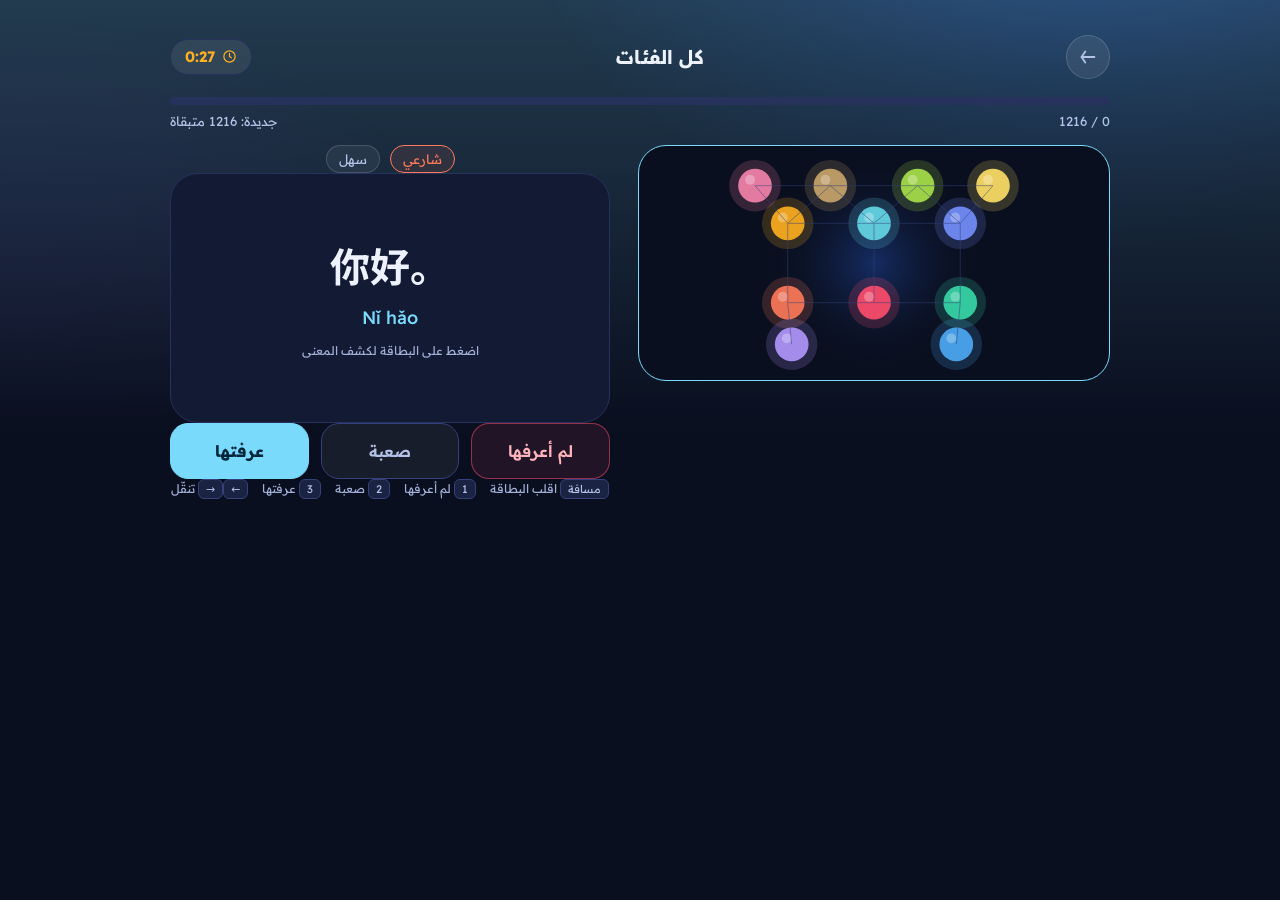
==== commit d501d93e: "fix(scenes): repair invalid SVG attributes in three category scenes The browser logged SVG attribute" ====
--- a/review.html
+++ b/review.html
@@ -7,16 +7,16 @@
 <title>مراجعة اليوم</title>
 <link rel="icon" href="icon.svg" type="image/svg+xml">
 <link href="https://fonts.googleapis.com/css2?family=Readex+Pro:wght@300;400;500;600;700&family=Noto+Sans+SC:wght@500;700&display=swap" rel="stylesheet">
-<link rel="stylesheet" href="./daily.css?v=5">
+<link rel="stylesheet" href="./daily.css?v=4">
 </head>
 <body>
 <div id="app"></div>
 
-<script src="daily-data.js?v=5"></script>
+<script src="daily-data.js?v=4"></script>
 <script src="audio-manifest.js?v=1"></script>
 <script src="config.js?v=1"></script>
-<script src="scenes.js?v=1"></script>
-<script src="daily.js?v=5"></script>
+<script src="scenes.js?v=6"></script>
+<script src="daily.js?v=4"></script>
 <script>
   // Legacy entry point: review.html?cat=greetings  ->  #/study/greetings
   (function () {
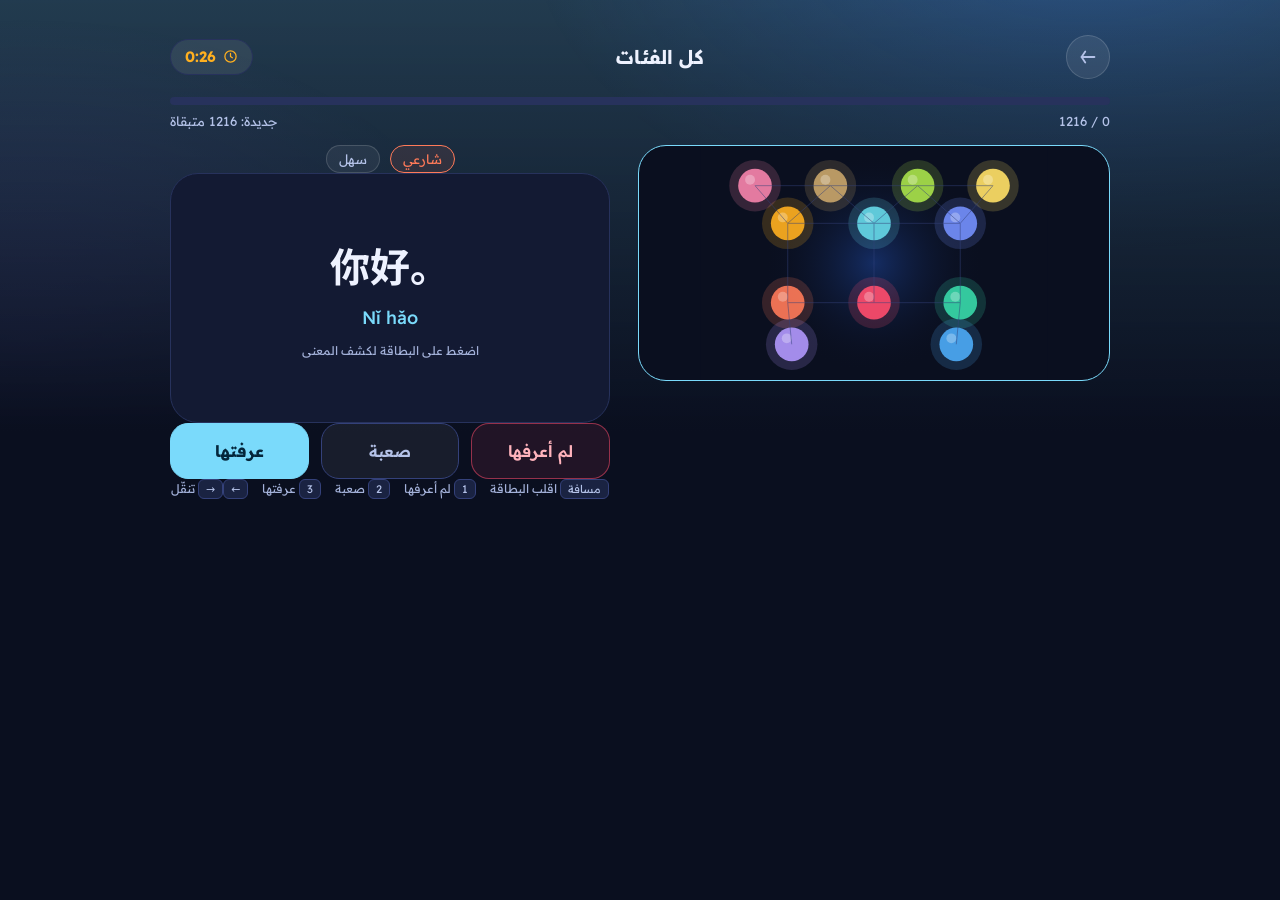
==== commit c75adc12: "chore: bump script cache-bust versions daily.css / daily-data.js / daily.js -> ?v=5, scenes.js -> ?v" ====
--- a/review.html
+++ b/review.html
@@ -7,16 +7,16 @@
 <title>مراجعة اليوم</title>
 <link rel="icon" href="icon.svg" type="image/svg+xml">
 <link href="https://fonts.googleapis.com/css2?family=Readex+Pro:wght@300;400;500;600;700&family=Noto+Sans+SC:wght@500;700&display=swap" rel="stylesheet">
-<link rel="stylesheet" href="./daily.css?v=4">
+<link rel="stylesheet" href="./daily.css?v=5">
 </head>
 <body>
 <div id="app"></div>
 
-<script src="daily-data.js?v=4"></script>
+<script src="daily-data.js?v=5"></script>
 <script src="audio-manifest.js?v=1"></script>
 <script src="config.js?v=1"></script>
 <script src="scenes.js?v=6"></script>
-<script src="daily.js?v=4"></script>
+<script src="daily.js?v=5"></script>
 <script>
   // Legacy entry point: review.html?cat=greetings  ->  #/study/greetings
   (function () {
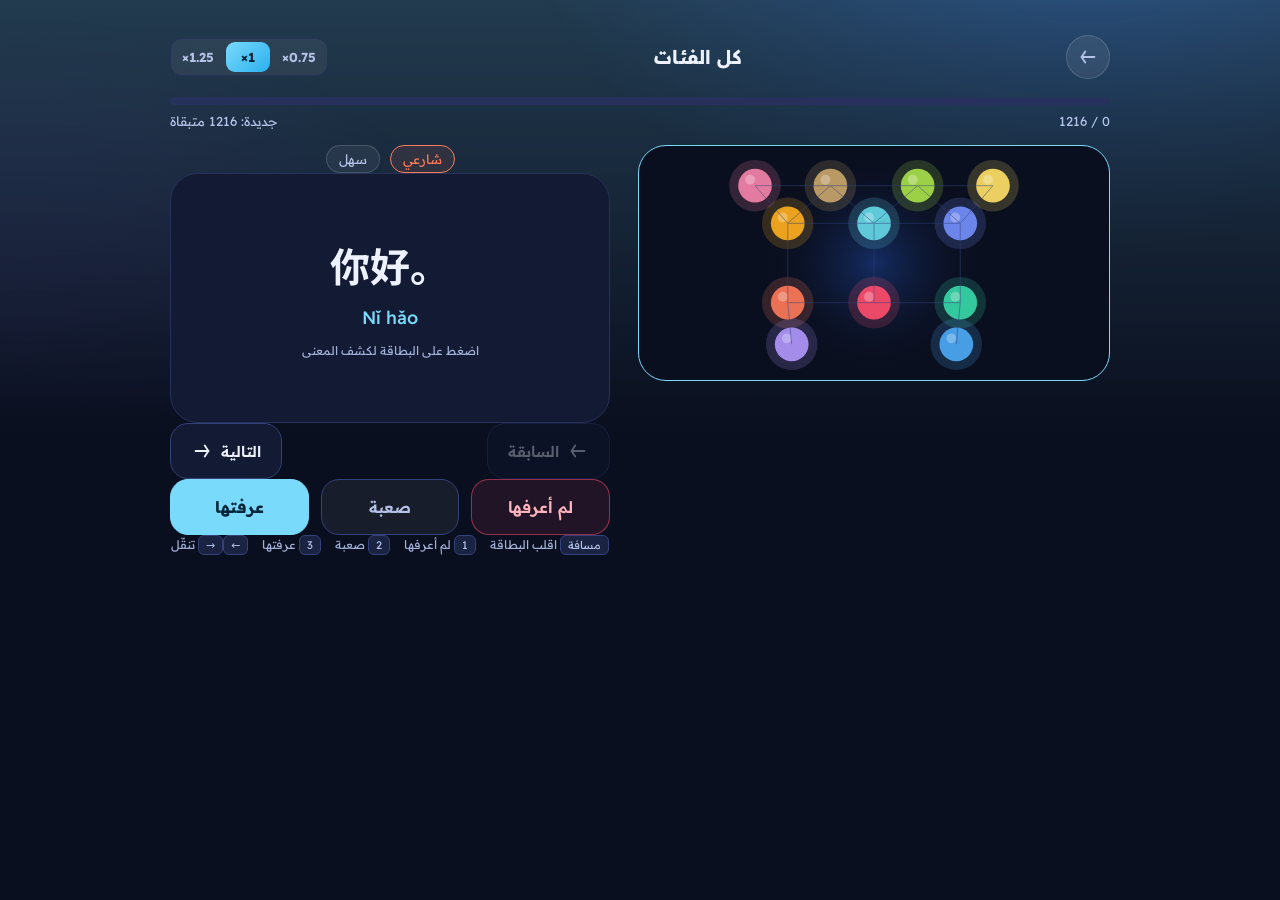
==== commit 3cb9bc3a: "fix: AUDIO_SPEEDS exports, CSS fixes, and project context sync" ====
--- a/review.html
+++ b/review.html
@@ -7,16 +7,16 @@
 <title>مراجعة اليوم</title>
 <link rel="icon" href="icon.svg" type="image/svg+xml">
 <link href="https://fonts.googleapis.com/css2?family=Readex+Pro:wght@300;400;500;600;700&family=Noto+Sans+SC:wght@500;700&display=swap" rel="stylesheet">
-<link rel="stylesheet" href="./daily.css?v=5">
+<link rel="stylesheet" href="./daily.css?v=6">
 </head>
 <body>
 <div id="app"></div>
 
 <script src="daily-data.js?v=5"></script>
 <script src="audio-manifest.js?v=1"></script>
-<script src="config.js?v=1"></script>
+<script src="config.js?v=2"></script>
 <script src="scenes.js?v=6"></script>
-<script src="daily.js?v=5"></script>
+<script src="daily.js?v=6"></script>
 <script>
   // Legacy entry point: review.html?cat=greetings  ->  #/study/greetings
   (function () {
--- a/daily.css
+++ b/daily.css
@@ -43,6 +43,12 @@
   --radius-btn:20px;
   --radius-badge:15px;
 
+  /* Chinese headline size on the flashcard. The back face carries the
+     translation and the note too, so it gets a slightly smaller size.
+     Both are re-declared per breakpoint further down. */
+  --card-zh:40px;
+  --card-zh-back:32px;
+
   --cn:'Noto Sans SC','PingFang SC','Source Han Sans SC','Microsoft YaHei',sans-serif;
   --ar:'Readex Pro',system-ui,-apple-system,'Segoe UI',Tahoma,sans-serif;
 
@@ -93,7 +99,9 @@
 .hero h1{margin:0;font-size:52px;line-height:1.1;font-weight:700;letter-spacing:-.5px}
 .hero-sub{font-size:18px;color:var(--text-2);font-weight:300;max-width:60ch}
 .hero-sub b{color:var(--text);font-weight:600}
-.hero-skyline{position:absolute;left:0;bottom:0;width:560px;height:220px;opacity:.9;pointer-events:none}
+/* the skyline is decorative: it is wider than a phone, so it is pinned to the
+   inline-start edge and clipped by the hero's overflow:hidden */
+.hero-skyline{position:absolute;inset-inline-start:0;bottom:0;width:560px;max-width:100%;height:220px;opacity:.9;pointer-events:none}
 .hero-scope{position:relative;font-size:14px;color:var(--text-3);margin-top:-8px}
 
 /* ============ stat cards ============ */
@@ -114,9 +122,11 @@
 .panel{background:var(--panel);border:1px solid var(--border);border-radius:var(--radius-card);padding:28px;display:flex;flex-direction:column;gap:22px}
 .ctl-row{display:flex;align-items:center;gap:20px;flex-wrap:wrap}
 .ctl-label{width:120px;font-size:15px;color:var(--text-3);font-weight:500}
-.ctl-opts{flex:1 1 360px;display:flex;gap:12px}
+/* the option buttons wrap onto a second row rather than being squished
+   when the row gets narrow (4 level buttons on a phone) */
+.ctl-opts{flex:1 1 360px;min-width:0;display:flex;gap:12px;flex-wrap:wrap}
 .seg{
-  flex:1 1 0%;min-height:64px;border-radius:var(--radius-btn);border:1px solid var(--border-strong);
+  flex:1 1 120px;min-width:0;min-height:64px;border-radius:var(--radius-btn);border:1px solid var(--border-strong);
   background:var(--panel-2);color:var(--text);font-size:19px;font-weight:600;
   display:flex;align-items:center;justify-content:center;gap:10px;
   transition:background var(--dur),border-color var(--dur),color var(--dur),transform var(--dur);
@@ -128,7 +138,6 @@
   border-color:transparent;color:var(--ink);font-weight:700;
   box-shadow:0 8px 22px rgba(43,176,238,.28);
 }
-.seg-sm{font-size:18px}
 
 /* ============ register legend ============ */
 .tones{display:flex;gap:14px;flex-wrap:wrap}
@@ -139,8 +148,11 @@
 }
 .tone:hover{transform:translateY(-2px)}
 .tone-icon{width:46px;height:46px;border-radius:16px;flex:none;display:flex;align-items:center;justify-content:center}
-.tone-name{font-size:18px;font-weight:700}
-.tone-desc{font-size:14px;color:var(--text-2);margin-top:2px}
+/* the label block stacks name over description — without an explicit
+   column flex the two spans stay inline and their line boxes collide */
+.tone-text{display:flex;flex-direction:column;gap:8px;min-width:0;flex:1}
+.tone-name{font-size:18px;font-weight:700;line-height:1.3}
+.tone-desc{font-size:14px;color:var(--text-2);line-height:1.5}
 .tone[data-tone="street"]{background:rgba(255,122,89,.094);border-color:rgba(255,122,89,.333)}
 .tone[data-tone="street"] .tone-icon{background:var(--street)}
 .tone[data-tone="street"] .tone-name{color:#FF9B80}
@@ -169,16 +181,17 @@
 .cat-dots{display:flex;gap:6px;margin-inline-start:auto}
 .cat-dot{width:14px;height:14px;border-radius:50%}
 .cat-card{
-  position:relative;overflow:hidden;min-height:140px;border-radius:24px;padding:20px;
+  position:relative;overflow:hidden;min-height:150px;border-radius:24px;padding:20px;
   display:flex;flex-direction:column;justify-content:center;gap:12px;text-align:right;
   border:1px solid;transition:transform var(--dur),box-shadow var(--dur);
 }
 .cat-card:hover{transform:translateY(-3px)}
 .cat-card:focus-visible{outline:2px solid var(--cta-a);outline-offset:3px}
-.cat-glow{position:absolute;left:-30px;top:-30px;width:120px;height:120px;border-radius:50%}
-.cat-icon{position:relative;width:48px;height:48px;border-radius:16px;display:flex;align-items:center;justify-content:center}
-.cat-name{position:relative;font-size:18px;font-weight:600}
-.cat-count{position:relative;font-size:13px;color:var(--text-3)}
+/* the glow is decorative only — it must never sit on top of the text */
+.cat-glow{position:absolute;left:-30px;top:-30px;width:120px;height:120px;border-radius:50%;pointer-events:none;z-index:0}
+.cat-icon{position:relative;z-index:1;width:48px;height:48px;border-radius:16px;display:flex;align-items:center;justify-content:center}
+.cat-name{position:relative;z-index:1;font-size:18px;font-weight:600;line-height:1.35;min-height:30px}
+.cat-count{position:relative;z-index:1;font-size:13px;color:var(--text-3);line-height:1.4;min-height:20px}
 
 /* ============ start button ============ */
 .start-btn{
@@ -243,13 +256,19 @@
 }
 .icon-btn:hover{background:rgba(255,255,255,.14);color:var(--text)}
 .study-title{font-size:19px;font-weight:700;flex:1;text-align:center}
-.timer-pill{
-  height:36px;padding:0 14px;border-radius:18px;flex:none;
-  background:rgba(255,255,255,.08);border:1px solid var(--border);
-  color:var(--due);font-size:15px;font-weight:700;
-  font-variant-numeric:tabular-nums;display:flex;align-items:center;gap:7px;
-}
-.timer-pill.low{color:var(--miss);border-color:rgba(255,77,109,.5)}
+/* pronunciation speed (0.75x / 1x / 1.25x) */
+.speed-ctrl{
+  flex:none;display:flex;gap:4px;padding:3px;border-radius:12px;
+  background:rgba(255,255,255,.06);border:1px solid var(--border);
+}
+.speed-seg{
+  min-width:44px;height:30px;padding:0 8px;border:0;border-radius:9px;background:transparent;
+  color:var(--text-2);font-size:13px;font-weight:700;font-family:inherit;cursor:pointer;
+  display:inline-flex;align-items:center;justify-content:center;
+  transition:background var(--dur),color var(--dur);
+}
+.speed-seg:hover{color:var(--text);background:rgba(255,255,255,.07)}
+.speed-seg[aria-pressed="true"]{background:linear-gradient(135deg,var(--cta-a),var(--cta-b));color:var(--ink)}
 
 /* progress */
 .study-progress{display:flex;flex-direction:column;gap:8px}
@@ -290,7 +309,8 @@
   text-align:center;
 }
 .flip-back{transform:rotateY(180deg);background:linear-gradient(160deg,var(--panel) 0%,#182348 100%);border-color:var(--cat)}
-.card-zh{font-family:var(--cn);direction:ltr;unicode-bidi:isolate;font-size:40px;font-weight:700;line-height:1.35;word-break:break-word}
+.card-zh{font-family:var(--cn);direction:ltr;unicode-bidi:isolate;font-size:var(--card-zh);font-weight:700;line-height:1.35;word-break:break-word}
+.flip-back .card-zh{font-size:var(--card-zh-back)}
 .card-py{font-size:18px;font-weight:500;color:var(--cat);direction:ltr;unicode-bidi:isolate}
 .card-div{width:56px;height:3px;border-radius:2px;background:var(--cat);opacity:.75}
 .card-ar{font-size:24px;font-weight:600;line-height:1.6}
@@ -309,6 +329,20 @@
 .sound-btn:active{transform:scale(.95)}
 .sound-btn.speaking{animation:pulse .9s ease-in-out infinite}
 @keyframes pulse{0%,100%{transform:scale(1)}50%{transform:scale(1.09)}}
+
+/* card navigation buttons */
+.nav-row{display:flex;justify-content:space-between;gap:12px}
+.nav-btn{
+  height:56px;padding:0 20px;border-radius:18px;flex:0 1 auto;
+  border:1px solid var(--border-strong);background:var(--panel);color:var(--text);
+  font-size:15px;font-weight:600;font-family:inherit;cursor:pointer;
+  display:inline-flex;align-items:center;justify-content:center;gap:8px;
+  transition:transform var(--dur),background var(--dur),border-color var(--dur),opacity var(--dur);
+}
+.nav-btn:hover{transform:translateY(-2px);border-color:var(--cat);color:var(--cat)}
+.nav-btn:active{transform:scale(.97)}
+.nav-btn.at-edge{opacity:.35;cursor:default}
+.nav-btn.at-edge:hover{transform:none;border-color:var(--border-strong);color:var(--text)}
 
 /* rating buttons */
 .rating-row{display:grid;grid-template-columns:repeat(3,1fr);gap:12px}
@@ -376,16 +410,40 @@
 .empty-title{font-size:20px;font-weight:700}
 .empty-sub{font-size:15px;color:var(--text-2);line-height:1.7}
 
-/* ============ key hints (desktop only) ============ */
+/* ============ key hints ============ */
 .keys{display:none;font-size:12px;color:var(--text-3);gap:14px;flex-wrap:wrap;justify-content:center}
 .keys kbd{
   display:inline-block;padding:2px 7px;border-radius:6px;font-size:11px;
   background:var(--panel-2);border:1px solid var(--border-strong);color:var(--text-2);font-family:inherit;
 }
-@media(min-width:900px){.keys{display:flex}}
-
-/* ============ responsive ============ */
-@media(max-width:600px){
+/* tablets and up have room for the shortcut legend */
+@media(min-width:768px){.keys{display:flex}}
+
+/* ============ responsive ============
+   Three explicit device classes:
+     phones   : max-width 599px
+     tablets  : 600px - 899px
+     desktop  : 900px and up (see the study grid further up)
+   ========================================================================= */
+@media(min-width:600px) and (max-width:899px){
+  /* tablet defaults: two stat columns, roomier controls, larger card text */
+  .shell{padding:32px 22px 64px}
+  .stat{flex:1 1 45%;max-width:400px}
+  .stat-num{font-size:36px}
+  .seg{font-size:17px;min-height:60px}
+  .ctl-label{width:104px}
+  .ctl-opts{flex-wrap:wrap}
+  .tone-desc{font-size:15px}
+  :root{--card-zh:30px;--card-zh-back:26px}
+  .card-py{font-size:19px}
+  .card-ar{font-size:22px}
+  .study-inner{max-width:560px}
+  .study-title{font-size:21px}
+  .nav-btn{height:56px;font-size:16px;padding:0 26px}
+  .rate{min-height:58px;font-size:17px}
+}
+
+@media(max-width:599px){
   .shell{padding:26px 16px 56px;gap:22px}
   .hero{padding:26px 22px;border-radius:26px;gap:24px}
   .hero h1{font-size:38px}
@@ -396,25 +454,39 @@
   .stat-num{font-size:34px}
   .panel{padding:20px 16px;gap:18px}
   .ctl-label{width:100%;font-size:14px}
-  .ctl-opts{flex:1 1 100%}
-  .seg{min-height:56px;font-size:16px;border-radius:16px}
-  .seg-sm{font-size:15px}
+  .ctl-opts{flex:1 1 100%;flex-wrap:wrap}
+  .seg{flex:1 1 calc(50% - 6px);min-height:56px;font-size:16px;border-radius:16px}
   .tone{flex:1 1 100%;padding:14px 16px}
+  .tone-name{font-size:17px}
+  .tone-desc{font-size:13px}
   .cat-grid{grid-template-columns:1fr}
+  .cat-card{min-height:132px;padding:18px;gap:10px}
+  .cat-name{font-size:17px}
+  .cat-count{font-size:12px}
   .cat-all{grid-column:auto;padding:16px 18px;border-radius:20px}
   .cat-all-name{font-size:19px}
   .start-btn{height:68px;font-size:21px;border-radius:20px}
-  .card-zh{font-size:32px}
+  :root{--card-zh:32px;--card-zh-back:27px}
   .card-py{font-size:16px}
   .card-ar{font-size:20px}
   .flip-face{padding:22px 18px}
   .rating-row{gap:8px}
   .rate{min-height:52px;font-size:14px;border-radius:16px}
   .study-page{padding:16px 12px 28px}
+  .study-title{font-size:17px}
+  /* the speed control must not squeeze the title off a narrow phone */
+  .speed-ctrl{padding:2px;gap:2px;border-radius:10px}
+  .speed-seg{min-width:36px;height:28px;font-size:12px;padding:0 5px}
+  .nav-btn{height:50px;font-size:14px;padding:0 14px;border-radius:16px}
+  .nav-btn span{font-size:14px}
 }
 @media(max-width:380px){
   .hero h1{font-size:32px}
   .cat-dots{display:none}
+  /* on the narrowest phones the nav labels are dropped, icons remain */
+  .nav-btn span{display:none}
+  .nav-btn{padding:0 18px}
+  .speed-seg{min-width:32px;font-size:11px;padding:0 3px}
 }
 
 /* ============ reduced motion ============ */
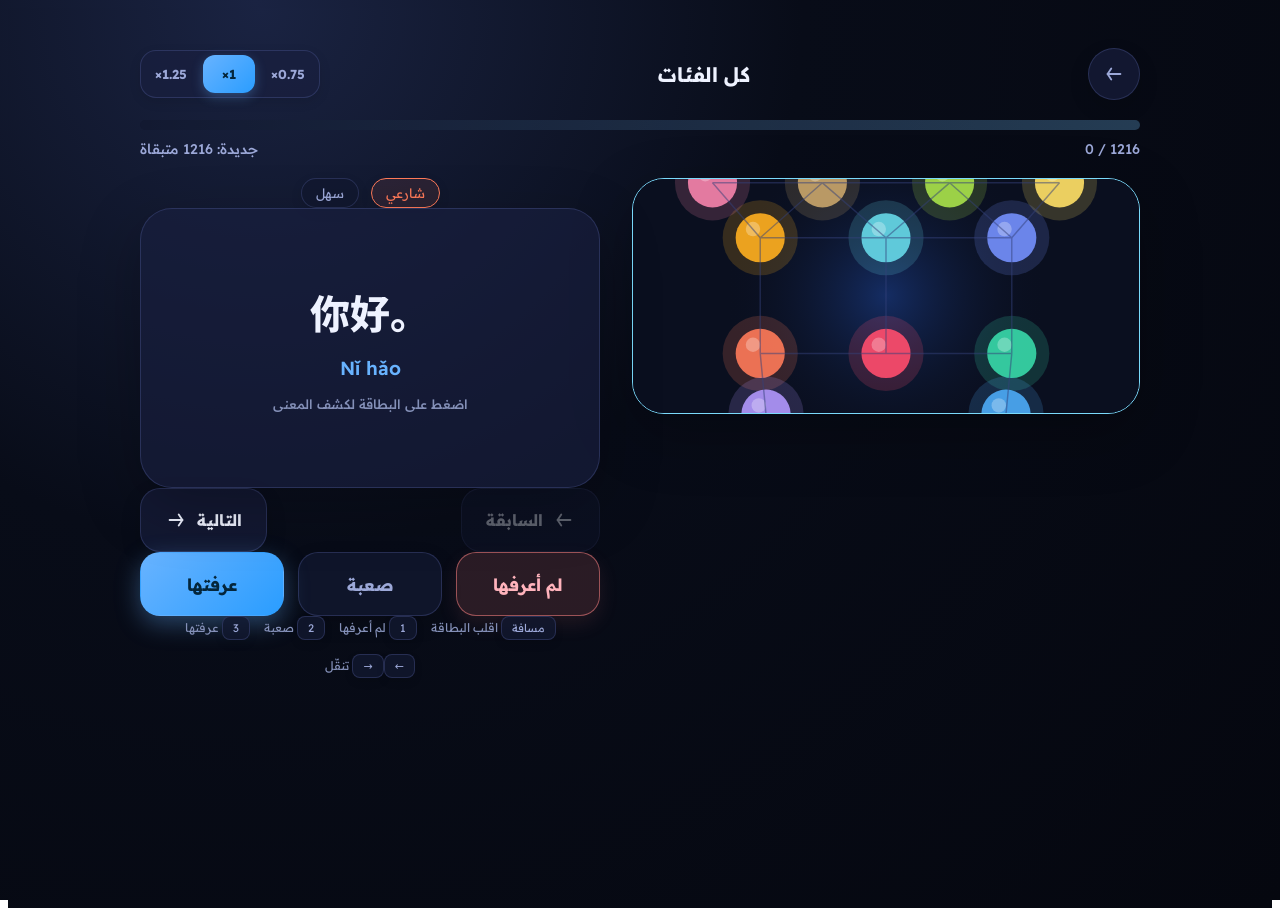
==== commit d7c72f48: "deploy: publish final PWA build and translation fixes" ====
--- a/review.html
+++ b/review.html
@@ -7,16 +7,16 @@
 <title>مراجعة اليوم</title>
 <link rel="icon" href="icon.svg" type="image/svg+xml">
 <link href="https://fonts.googleapis.com/css2?family=Readex+Pro:wght@300;400;500;600;700&family=Noto+Sans+SC:wght@500;700&display=swap" rel="stylesheet">
-<link rel="stylesheet" href="./daily.css?v=6">
+<link rel="stylesheet" href="./daily.css?v=7">
 </head>
 <body>
 <div id="app"></div>
 
-<script src="daily-data.js?v=5"></script>
-<script src="audio-manifest.js?v=1"></script>
-<script src="config.js?v=2"></script>
-<script src="scenes.js?v=6"></script>
-<script src="daily.js?v=6"></script>
+<script src="daily-data.js?v=6"></script>
+<script src="audio-manifest.js?v=2"></script>
+<script src="config.js?v=3"></script>
+<script src="scenes.js?v=7"></script>
+<script src="daily.js?v=7"></script>
 <script>
   // Legacy entry point: review.html?cat=greetings  ->  #/study/greetings
   (function () {
--- a/daily.css
+++ b/daily.css
@@ -1,492 +1,787 @@
 /* ============================================================
-   R3D Daily Review — theme
+   R3D Daily Review — premium theme with glassmorphism
    All colors live here as CSS variables. Layout is RTL-first
    (html dir="rtl"); Chinese and pinyin opt back into LTR.
    ============================================================ */
 :root{
-  /* surfaces */
-  --bg:#0A0F1F;
-  --panel:#131A33;
-  --panel-2:#1A2342;
-  --border:#27325C;
-  --border-strong:#34417A;
-  --hero-a:#18265A;
-  --hero-b:#0E1633;
-  --hero-line:#2A3A78;
+  /* ===== DARK THEME (premium glassmorphism) ===== */
+  --bg:#080C18;
+  --bg-gradient:radial-gradient(circle at 20% 0%, #1a2342 0%, #080C18 40%, #05070F 100%);
+
+  /* surfaces with glassmorphism */
+  --panel:rgba(25,32,64,0.65);
+  --panel-glass:rgba(25,32,64,0.72);
+  --panel-2:rgba(18,24,48,0.8);
+  --border:rgba(84,96,158,0.35);
+  --border-strong:rgba(108,124,184,0.5);
+  --hero-a:#1a265a;
+  --hero-b:#0f1733;
+  --hero-line:rgba(108,146,255,0.4);
 
   /* text */
   --text:#EEF2FF;
-  --text-2:#B4C2E8;
-  --text-3:#A3B1D9;
+  --text-2:#9CA8D8;
+  --text-3:#8490B8;
   --ink:#04263B;
 
   /* primary CTA */
-  --cta-a:#7ADAFB;
-  --cta-b:#2BB0EE;
+  --cta-a:#68B3FF;
+  --cta-b:#2A9DFF;
+  --cta-gradient:linear-gradient(135deg,#68B3FF 0%, #2A9DFF 100%);
 
   /* status */
-  --known:#38D9A9;
-  --due:#FFB020;
-  --total:#38BDF8;
-  --miss:#FF4D6D;
+  --known:#4FD1C5;
+  --known-glow:rgba(79,209,197,0.4);
+  --due:#F6AD55;
+  --due-glow:rgba(246,173,85,0.4);
+  --total:#63B3ED;
+  --miss:#FC8181;
+  --miss-glow:rgba(252,129,129,0.4);
 
   /* register */
-  --street:#FF7A59;
-  --formal:#4DABF7;
-  --neutral:#38D9A9;
-
-  /* category colors — overridden per category on .study-page */
-  --cat:#7ADAFB;
-  --cat-soft:rgba(122,218,251,.14);
-
+  --street:#F6AD55;
+  --street-glow:rgba(246,173,85,0.3);
+  --academic:#56CCF2;
+  --academic-glow:rgba(86,204,242,0.3);
+  --neutral:#4FD1C5;
+  --neutral-glow:rgba(79,209,197,0.3);
+
+  /* category colors */
+  --cat:#68B3FF;
+  --cat-soft:rgba(104,179,255,0.18);
+
+  /* radius */
   --radius-card:28px;
   --radius-btn:20px;
   --radius-badge:15px;
-
-  /* Chinese headline size on the flashcard. The back face carries the
-     translation and the note too, so it gets a slightly smaller size.
-     Both are re-declared per breakpoint further down. */
+  --radius-pill:999px;
+
+  /* Chinese text */
   --card-zh:40px;
   --card-zh-back:32px;
-
   --cn:'Noto Sans SC','PingFang SC','Source Han Sans SC','Microsoft YaHei',sans-serif;
   --ar:'Readex Pro',system-ui,-apple-system,'Segoe UI',Tahoma,sans-serif;
 
-  --dur:.2s;
+  --dur:.35s;
+  --easing:cubic-bezier(.4,0,.2,1);
+  --easing-out:cubic-bezier(0,.5,.5,1);
+}
+
+/* ===== LIGHT THEME ===== */
+[data-theme="light"]{
+  --bg:#F8FAFC;
+  --bg-gradient:radial-gradient(circle at 80% 0%, #e0e7ff 0%, #f8fafc 40%, #f1f5f9 100%);
+
+  --panel:rgba(255,255,255,0.85);
+  --panel-glass:rgba(255,255,255,0.92);
+  --panel-2:#F1F5F9;
+  --border:rgba(148,163,184,0.35);
+  --border-strong:rgba(100,116,139,0.5);
+  --hero-a:#e0e7ff;
+  --hero-b:#dbeafe;
+  --hero-line:rgba(99,102,241,0.35);
+
+  --text:#1E293B;
+  --text-2:#475569;
+  --text-3:#64748B;
+  --ink:#FFFFFF;
+
+  --cta-a:#3B82F6;
+  --cta-b:#2563EB;
+  --cta-gradient:linear-gradient(135deg,#3B82F6 0%, #2563EB 100%);
+
+  --known:#10B981;
+  --known-glow:rgba(16,185,129,0.3);
+  --due:#F59E0B;
+  --due-glow:rgba(245,158,11,0.3);
+  --total:#3B82F6;
+  --miss:#EF4444;
+  --miss-glow:rgba(239,68,68,0.3);
+
+  --street:#F97316;
+  --street-glow:rgba(249,115,22,0.25);
+  --academic:#0EA5E9;
+  --academic-glow:rgba(14,165,233,0.25);
+  --neutral:#10B981;
+  --neutral-glow:rgba(16,185,129,0.25);
+
+  --cat:#3B82F6;
+  --cat-soft:rgba(59,130,246,0.15);
+}
+
+/* ===== GLOW EFFECTS ===== */
+@keyframes glow-pulse {
+  0%, 100% { box-shadow: 0 0 0 0 var(--known-glow), inset 0 0 10px var(--known-glow); }
+  50% { box-shadow: 0 0 0 8px rgba(79,209,197,0), inset 0 0 15px var(--known-glow); }
+}
+@keyframes glow-pulse-due {
+  0%, 100% { box-shadow: 0 0 0 0 var(--due-glow); }
+  50% { box-shadow: 0 0 0 8px rgba(246,173,85,0); }
+}
+@keyframes glow-pulse-miss {
+  0%, 100% { box-shadow: 0 0 0 0 var(--miss-glow); }
+  50% { box-shadow: 0 0 0 8px rgba(252,129,129,0); }
 }
 
 *{box-sizing:border-box}
-html,body{margin:0;padding:0;min-height:100%}
+html{scroll-behavior:smooth}
 body{
   font-family:var(--ar);
-  background:var(--bg);
+  background:var(--bg-gradient);
+  background-attachment:fixed;
   color:var(--text);
   -webkit-font-smoothing:antialiased;
+  -moz-osx-font-smoothing:grayscale;
   overflow-x:hidden;
 }
 body::before{
   content:'';position:fixed;inset:0;z-index:-2;pointer-events:none;
-  background:
-    radial-gradient(900px 520px at 85% -8%, rgba(22,48,107,.85) 0%, rgba(10,15,31,0) 62%),
-    radial-gradient(760px 520px at 2% 38%, rgba(42,27,82,.8) 0%, rgba(10,15,31,0) 62%);
-}
-button{font-family:inherit;cursor:pointer;border:0;background:none;color:inherit}
-button:focus-visible,a:focus-visible{outline:2px solid var(--cta-a);outline-offset:3px}
+  background:var(--bg-gradient);
+}
+body::after{
+  content:'';position:fixed;inset:0;z-index:-1;pointer-events:none;
+  background-image:radial-gradient(var(--border) 1px, transparent 1px);
+  background-size:40px 40px;
+  opacity:0.05;
+}
+
+button{font-family:inherit;cursor:pointer;border:0;background:none;color:inherit;transition:transform var(--dur) var(--easing)}
+button:focus-visible,a:focus-visible{outline:3px solid var(--cta-a);outline-offset:4px}
+button:active{transform:scale(0.96)}
 a{color:inherit;text-decoration:none}
+
 .zh{direction:ltr;unicode-bidi:isolate;font-family:var(--cn)}
 .ltr{direction:ltr;unicode-bidi:isolate;text-align:center}
 .sr-only{position:absolute;width:1px;height:1px;padding:0;margin:-1px;overflow:hidden;clip:rect(0 0 0 0);white-space:nowrap;border:0}
 
 /* ============ app shell ============ */
-.shell{width:100%;max-width:1160px;margin:0 auto;padding:40px 24px 72px;display:flex;flex-direction:column;gap:28px}
-.shell.narrow{max-width:520px;padding:22px 16px 40px}
+.shell{width:100%;max-width:1160px;margin:0 auto;padding:48px 24px 80px;display:flex;flex-direction:column;gap:32px}
+.shell.narrow{max-width:520px;padding:28px 16px 48px}
 
 /* ============ hero ============ */
 .hero{
-  position:relative;overflow:hidden;border-radius:32px;padding:40px;
+  position:relative;overflow:hidden;border-radius:36px;padding:48px;
   background:linear-gradient(135deg,var(--hero-a) 0%,var(--hero-b) 70%);
   border:1px solid var(--hero-line);
-  display:flex;flex-direction:column;gap:32px;
-}
-.hero-top{position:relative;display:flex;align-items:center;gap:20px;flex-wrap:wrap}
+  display:flex;flex-direction:column;gap:36px;
+  box-shadow:0 20px 60px rgba(0,0,0,0.3);
+  backdrop-filter:blur(20px);
+}
+.hero::before{
+  content:'';position:absolute;top:-50%;left:-50%;width:200%;height:200%;
+  background:radial-gradient(circle at top right, var(--cta-a), transparent 40%);
+  opacity:0.15;pointer-events:none;
+}
+.hero-top{position:relative;display:flex;align-items:center;gap:24px;flex-wrap:wrap;z-index:1}
 .hero-icon{
-  width:76px;height:76px;border-radius:24px;flex:none;
-  background:linear-gradient(145deg,#67D3FA,#1D8FE0);
+  width:84px;height:84px;border-radius:28px;flex:none;
+  background:linear-gradient(145deg,rgba(255,255,255,0.2),rgba(255,255,255,0.05));
   display:flex;align-items:center;justify-content:center;
-  box-shadow:0 12px 32px rgba(56,189,248,.33);
-}
-.hero-titles{display:flex;flex-direction:column;gap:6px}
-.hero h1{margin:0;font-size:52px;line-height:1.1;font-weight:700;letter-spacing:-.5px}
-.hero-sub{font-size:18px;color:var(--text-2);font-weight:300;max-width:60ch}
-.hero-sub b{color:var(--text);font-weight:600}
-/* the skyline is decorative: it is wider than a phone, so it is pinned to the
-   inline-start edge and clipped by the hero's overflow:hidden */
-.hero-skyline{position:absolute;inset-inline-start:0;bottom:0;width:560px;max-width:100%;height:220px;opacity:.9;pointer-events:none}
-.hero-scope{position:relative;font-size:14px;color:var(--text-3);margin-top:-8px}
+  box-shadow:0 16px 40px rgba(0,0,0,0.2);
+  border:1px solid rgba(255,255,255,0.2);
+  backdrop-filter:blur(10px);
+}
+.hero-icon svg{filter:drop-shadow(0 4px 8px rgba(0,0,0,0.3))}
+.hero-titles{display:flex;flex-direction:column;gap:8px;z-index:1}
+.hero h1{margin:0;font-size:56px;line-height:1.05;font-weight:800;letter-spacing:-.6px}
+.hero-sub{font-size:19px;color:var(--text-2);font-weight:300;max-width:60ch;line-height:1.6}
+.hero-sub b{color:var(--text);font-weight:700;background:linear-gradient(90deg,rgba(255,255,255,0.4),rgba(255,255,255,0));-webkit-background-clip:text;background-clip:text;padding-left:8px}
+.hero-skyline{position:absolute;inset-inline-start:0;bottom:0;width:560px;max-width:100%;height:220px;opacity:.85;pointer-events:none}
+.hero-scope{position:relative;font-size:14px;color:var(--text-3);margin-top:-12px;font-weight:500}
 
 /* ============ stat cards ============ */
-.stats{position:relative;display:flex;gap:16px;flex-wrap:wrap}
+.stats{position:relative;display:flex;gap:20px;flex-wrap:wrap}
 .stat{
-  flex:1 1 200px;max-width:280px;background:rgba(255,255,255,.07);
-  border:1px solid rgba(255,255,255,.133);border-radius:24px;padding:20px;
-  display:flex;align-items:center;gap:16px;
-}
+  flex:1 1 200px;max-width:300px;
+  background:var(--panel);
+  border:1px solid var(--border);
+  border-radius:32px;padding:24px;
+  display:flex;align-items:center;gap:20px;
+  box-shadow:0 10px 30px rgba(0,0,0,0.1);
+  backdrop-filter:blur(20px);
+  transition:transform var(--dur) var(--easing),box-shadow var(--dur) var(--easing);
+}
+.stat:hover{transform:translateY(-6px);box-shadow:0 20px 50px rgba(0,0,0,0.15)}
 .stat-ring{flex:none}
-.stat-num{font-size:40px;font-weight:700;line-height:1}
-.stat-label{font-size:15px;color:var(--text-2);margin-top:6px}
-.stat-known .stat-num{color:var(--known)}
-.stat-due .stat-num{color:var(--due)}
+.stat-num{font-size:44px;font-weight:800;line-height:1}
+.stat-label{font-size:15px;color:var(--text-2);margin-top:8px;font-weight:500}
+.stat-known .stat-num{color:var(--known);animation:glow-pulse 3s infinite}
+.stat-due .stat-num{color:var(--due);animation:glow-pulse-due 3s infinite}
 .stat-total .stat-num{color:var(--total)}
 
 /* ============ control panel ============ */
-.panel{background:var(--panel);border:1px solid var(--border);border-radius:var(--radius-card);padding:28px;display:flex;flex-direction:column;gap:22px}
-.ctl-row{display:flex;align-items:center;gap:20px;flex-wrap:wrap}
-.ctl-label{width:120px;font-size:15px;color:var(--text-3);font-weight:500}
-/* the option buttons wrap onto a second row rather than being squished
-   when the row gets narrow (4 level buttons on a phone) */
+.panel{
+  background:var(--panel);
+  border:1px solid var(--border);
+  border-radius:32px;padding:32px;
+  display:flex;flex-direction:column;gap:24px;
+  box-shadow:0 10px 40px rgba(0,0,0,0.1);
+  backdrop-filter:blur(20px);
+}
+.ctl-row{display:flex;align-items:center;gap:24px;flex-wrap:wrap}
+.ctl-label{width:130px;font-size:15px;color:var(--text-3);font-weight:600}
 .ctl-opts{flex:1 1 360px;min-width:0;display:flex;gap:12px;flex-wrap:wrap}
 .seg{
-  flex:1 1 120px;min-width:0;min-height:64px;border-radius:var(--radius-btn);border:1px solid var(--border-strong);
-  background:var(--panel-2);color:var(--text);font-size:19px;font-weight:600;
-  display:flex;align-items:center;justify-content:center;gap:10px;
-  transition:background var(--dur),border-color var(--dur),color var(--dur),transform var(--dur);
-}
-.seg:hover{border-color:var(--cta-a)}
-.seg:active{transform:scale(.98)}
+  flex:1 1 120px;min-width:0;min-height:72px;border-radius:24px;border:1px solid var(--border);
+  background:var(--panel-2);color:var(--text);font-size:19px;font-weight:700;
+  display:flex;align-items:center;justify-content:center;gap:12px;
+  transition:all var(--dur) var(--easing);
+  position:relative;
+  overflow:hidden;
+}
+.seg::before{
+  content:'';position:absolute;inset:0;opacity:0;
+  background:linear-gradient(135deg,rgba(255,255,255,0.1),transparent);
+  transition:opacity var(--dur);
+}
+.seg:hover{border-color:var(--cta-a);transform:translateY(-2px)}
+.seg:hover::before{opacity:1}
+.seg:active{transform:scale(0.98)}
 .seg[aria-pressed="true"]{
-  background:linear-gradient(135deg,var(--cta-a),var(--cta-b));
-  border-color:transparent;color:var(--ink);font-weight:700;
-  box-shadow:0 8px 22px rgba(43,176,238,.28);
+  background:var(--cta-gradient);
+  border-color:transparent;color:var(--ink);font-weight:800;
+  box-shadow:0 12px 32px rgba(104,179,255,0.35);
+}
+.seg[aria-pressed="true"]::after{
+  content:'';position:absolute;inset:2px;border-radius:22px;
+  background:linear-gradient(135deg,rgba(255,255,255,0.3),transparent);
 }
 
 /* ============ register legend ============ */
-.tones{display:flex;gap:14px;flex-wrap:wrap}
+.tones{display:flex;gap:16px;flex-wrap:wrap}
 .tone{
-  flex:1 1 280px;border-radius:22px;padding:18px 20px;display:flex;align-items:center;gap:14px;
-  background:rgba(255,255,255,.04);border:1px solid var(--border);text-align:right;
-  transition:background var(--dur),border-color var(--dur),transform var(--dur);
-}
-.tone:hover{transform:translateY(-2px)}
-.tone-icon{width:46px;height:46px;border-radius:16px;flex:none;display:flex;align-items:center;justify-content:center}
-/* the label block stacks name over description — without an explicit
-   column flex the two spans stay inline and their line boxes collide */
+  flex:1 1 280px;border-radius:24px;padding:20px 24px;display:flex;align-items:center;gap:16px;
+  background:var(--panel-glass);border:1px solid var(--border);
+  text-align:right;cursor:pointer;
+  transition:all var(--dur) var(--easing);
+  position:relative;
+  overflow:hidden;
+}
+.tone::before{
+  content:'';position:absolute;inset:0;
+  background:linear-gradient(135deg,rgba(255,255,255,0.05),transparent);
+  opacity:0;transition:opacity var(--dur);
+}
+.tone:hover{transform:translateY(-3px);border-color:var(--cta-a)}
+.tone:hover::before{opacity:1}
+.tone-icon{width:52px;height:52px;border-radius:18px;flex:none;display:flex;align-items:center;justify-content:center;background:rgba(255,255,255,0.1);box-shadow:0 4px 12px rgba(0,0,0,0.1)}
 .tone-text{display:flex;flex-direction:column;gap:8px;min-width:0;flex:1}
 .tone-name{font-size:18px;font-weight:700;line-height:1.3}
-.tone-desc{font-size:14px;color:var(--text-2);line-height:1.5}
-.tone[data-tone="street"]{background:rgba(255,122,89,.094);border-color:rgba(255,122,89,.333)}
-.tone[data-tone="street"] .tone-icon{background:var(--street)}
-.tone[data-tone="street"] .tone-name{color:#FF9B80}
-.tone[data-tone="academic"]{background:rgba(77,171,247,.094);border-color:rgba(77,171,247,.333)}
-.tone[data-tone="academic"] .tone-icon{background:var(--formal)}
-.tone[data-tone="academic"] .tone-name{color:#8CC8FA}
-.tone[data-tone="neutral"]{background:rgba(56,217,169,.094);border-color:rgba(56,217,169,.333)}
-.tone[data-tone="neutral"] .tone-icon{background:var(--neutral)}
-.tone[data-tone="neutral"] .tone-name{color:#7CEBCB}
-.tone[aria-pressed="true"]{box-shadow:0 0 0 3px currentColor inset}
+.tone-desc{font-size:14px;color:var(--text-2);line-height:1.6}
+.tone[data-tone="street"]{background:rgba(246,173,85,0.15);border-color:rgba(246,173,85,0.35)}
+.tone[data-tone="street"] .tone-icon{background:var(--street);color:var(--ink);box-shadow:0 4px 12px var(--street-glow)}
+.tone[data-tone="street"] .tone-name{color:#F6AD55}
+.tone[data-tone="academic"]{background:rgba(86,204,242,0.15);border-color:rgba(86,204,242,0.35)}
+.tone[data-tone="academic"] .tone-icon{background:var(--academic);color:var(--ink);box-shadow:0 4px 12px var(--academic-glow)}
+.tone[data-tone="academic"] .tone-name{color:#56CCF2}
+.tone[data-tone="neutral"]{background:rgba(79,209,197,0.15);border-color:rgba(79,209,197,0.35)}
+.tone[data-tone="neutral"] .tone-icon{background:var(--neutral);color:var(--ink);box-shadow:0 4px 12px var(--neutral-glow)}
+.tone[data-tone="neutral"] .tone-name{color:#4FD1C5}
+.tone[aria-pressed="true"]{
+  background:var(--panel-glass);
+  box-shadow:0 0 0 3px currentColor inset,0 10px 30px rgba(0,0,0,0.15);
+}
 .tone[aria-pressed="true"] .tone-name{text-decoration:underline;text-underline-offset:5px}
 
 /* ============ category grid ============ */
-.sec-head{display:flex;align-items:baseline;gap:12px;flex-wrap:wrap}
-.sec-title{font-size:24px;font-weight:700}
-.sec-sub{font-size:14px;color:var(--text-3)}
-.cat-grid{display:grid;grid-template-columns:repeat(auto-fill,minmax(250px,1fr));gap:16px}
+.sec-head{display:flex;align-items:baseline;gap:14px;flex-wrap:wrap}
+.sec-title{font-size:28px;font-weight:800;letter-spacing:-.3px}
+.sec-sub{font-size:14px;color:var(--text-3);font-weight:500}
+.cat-grid{display:grid;grid-template-columns:repeat(auto-fill,minmax(260px,1fr));gap:18px}
 .cat-all{
-  grid-column:1/-1;border-radius:24px;padding:20px 24px;display:flex;align-items:center;gap:16px;flex-wrap:wrap;
-  background:linear-gradient(135deg,var(--cta-a),var(--cta-b));color:var(--ink);text-align:right;
-  transition:transform var(--dur),box-shadow var(--dur);
-}
-.cat-all:hover{transform:translateY(-2px);box-shadow:0 14px 34px rgba(43,176,238,.32)}
-.cat-all-icon{width:52px;height:52px;border-radius:18px;flex:none;background:rgba(4,38,59,.133);display:flex;align-items:center;justify-content:center}
-.cat-all-name{font-size:22px;font-weight:700}
+  grid-column:1/-1;border-radius:32px;padding:24px 32px;display:flex;align-items:center;gap:20px;flex-wrap:wrap;
+  background:var(--cta-gradient);color:var(--ink);text-align:right;
+  transition:transform var(--dur) var(--easing),box-shadow var(--dur) var(--easing);
+  box-shadow:0 16px 40px rgba(104,179,255,0.35);
+  position:relative;
+  overflow:hidden;
+}
+.cat-all::before{
+  content:'';position:absolute;inset:0;
+  background:radial-gradient(circle at top right, rgba(255,255,255,0.3), transparent 40%);
+  transition:opacity var(--dur);
+}
+.cat-all:hover{transform:translateY(-4px);box-shadow:0 24px 56px rgba(104,179,255,0.45)}
+.cat-all:hover::before{opacity:0.5}
+.cat-all-icon{width:60px;height:60px;border-radius:20px;flex:none;background:rgba(4,38,59,0.2);display:flex;align-items:center;justify-content:center;box-shadow:0 8px 24px rgba(0,0,0,0.2)}
+.cat-all-name{font-size:24px;font-weight:800}
 .cat-dots{display:flex;gap:6px;margin-inline-start:auto}
-.cat-dot{width:14px;height:14px;border-radius:50%}
+.cat-dot{width:16px;height:16px;border-radius:50%;background:rgba(255,255,255,0.3);box-shadow:0 2px 8px rgba(0,0,0,0.15)}
 .cat-card{
-  position:relative;overflow:hidden;min-height:150px;border-radius:24px;padding:20px;
-  display:flex;flex-direction:column;justify-content:center;gap:12px;text-align:right;
-  border:1px solid;transition:transform var(--dur),box-shadow var(--dur);
-}
-.cat-card:hover{transform:translateY(-3px)}
-.cat-card:focus-visible{outline:2px solid var(--cta-a);outline-offset:3px}
-/* the glow is decorative only — it must never sit on top of the text */
-.cat-glow{position:absolute;left:-30px;top:-30px;width:120px;height:120px;border-radius:50%;pointer-events:none;z-index:0}
-.cat-icon{position:relative;z-index:1;width:48px;height:48px;border-radius:16px;display:flex;align-items:center;justify-content:center}
-.cat-name{position:relative;z-index:1;font-size:18px;font-weight:600;line-height:1.35;min-height:30px}
-.cat-count{position:relative;z-index:1;font-size:13px;color:var(--text-3);line-height:1.4;min-height:20px}
+  position:relative;overflow:hidden;min-height:160px;border-radius:32px;padding:24px;
+  display:flex;flex-direction:column;justify-content:center;gap:14px;text-align:right;
+  border:1px solid var(--border);transition:all var(--dur) var(--easing);
+  background:var(--panel-glass);
+}
+.cat-card::before{
+  content:'';position:absolute;inset:0;
+  background:linear-gradient(135deg,rgba(255,255,255,0.05),transparent);
+  opacity:0;transition:opacity var(--dur);
+}
+.cat-card:hover{transform:translateY(-6px);border-color:var(--cta-a);box-shadow:0 16px 40px rgba(0,0,0,0.15)}
+.cat-card:hover::before{opacity:1}
+.cat-card:focus-visible{outline:3px solid var(--cta-a);outline-offset:4px}
+.cat-glow{position:absolute;left:-30px;top:-30px;width:120px;height:120px;border-radius:50%;pointer-events:none;z-index:0;opacity:0.6}
+.cat-icon{position:relative;z-index:1;width:52px;height:52px;border-radius:18px;display:flex;align-items:center;justify-content:center;background:rgba(255,255,255,0.1);box-shadow:0 8px 24px rgba(0,0,0,0.15)}
+.cat-name{position:relative;z-index:1;font-size:19px;font-weight:700;line-height:1.4;min-height:30px}
+.cat-count{position:relative;z-index:1;font-size:13px;color:var(--text-3);line-height:1.5;min-height:20px;font-weight:500}
 
 /* ============ start button ============ */
 .start-btn{
-  height:84px;border-radius:26px;width:100%;
-  background:linear-gradient(135deg,var(--cta-a) 0%,var(--cta-b) 100%);
-  color:var(--ink);font-size:26px;font-weight:700;
-  display:flex;align-items:center;justify-content:center;gap:14px;
-  box-shadow:0 18px 48px rgba(56,189,248,.25);
-  transition:transform var(--dur),box-shadow var(--dur);
-}
-.start-btn:hover{transform:translateY(-2px);box-shadow:0 24px 56px rgba(56,189,248,.34)}
-.start-btn:active{transform:translateY(0)}
+  height:92px;border-radius:30px;width:100%;
+  background:var(--cta-gradient);
+  color:var(--ink);font-size:28px;font-weight:800;
+  display:flex;align-items:center;justify-content:center;gap:16px;
+  box-shadow:0 20px 56px rgba(104,179,255,0.35);
+  transition:transform var(--dur) var(--easing),box-shadow var(--dur) var(--easing);
+  position:relative;
+  overflow:hidden;
+}
+.start-btn::before{
+  content:'';position:absolute;inset:0;
+  background:linear-gradient(90deg,transparent,rgba(255,255,255,0.2),transparent);
+  transform:translateX(-100%);
+  transition:transform 0.6s;
+}
+.start-btn:hover{transform:translateY(-4px);box-shadow:0 28px 72px rgba(104,179,255,0.45)}
+.start-btn:hover::before{transform:translateX(100%)}
+.start-btn:active{transform:translateY(-1px);box-shadow:0 16px 48px rgba(104,179,255,0.3)}
+.start-btn svg{transition:transform 0.4s var(--easing)}
+.start-btn:hover svg{transform:translateX(4px)}
 
 /* ============ footer ============ */
-.foot{display:flex;flex-direction:column;gap:14px;align-items:flex-start}
-.foot-note{font-size:14px;color:var(--text-3)}
-.foot-note b{color:var(--text);font-weight:600}
+.foot{display:flex;flex-direction:column;gap:16px;align-items:flex-start}
+.foot-note{font-size:14px;color:var(--text-3);font-weight:500}
+.foot-note b{color:var(--text);font-weight:700;background:linear-gradient(90deg,rgba(255,255,255,0.3),transparent);-webkit-background-clip:text;background-clip:text;padding-right:6px}
 .ghost-btn{
-  min-height:44px;border-radius:14px;border:1px solid var(--border-strong);
-  background:var(--panel);color:#C8D3F2;font-size:14px;padding:0 16px;
-  display:inline-flex;align-items:center;gap:10px;transition:border-color var(--dur),color var(--dur);
-}
-.ghost-btn:hover{border-color:var(--cta-a);color:var(--text)}
+  min-height:52px;border-radius:16px;border:1px solid var(--border);
+  background:var(--panel);color:var(--text-2);font-size:14px;font-weight:600;padding:0 20px;
+  display:inline-flex;align-items:center;gap:12px;transition:all var(--dur) var(--easing);
+  position:relative;
+  overflow:hidden;
+}
+.ghost-btn::before{
+  content:'';position:absolute;inset:0;background:var(--cta-gradient);opacity:0;transition:opacity var(--dur);
+}
+.ghost-btn:hover{border-color:var(--cta-a);color:var(--text);transform:translateY(-2px)}
+.ghost-btn:hover::before{opacity:0.1}
+.ghost-btn svg{transition:transform 0.4s var(--easing)}
+.ghost-btn:hover svg{transform:rotate(180deg)}
+
+/* ============ search modal ============ */
+.search-backdrop{
+  position:fixed;inset:0;z-index:95;display:flex;align-items:center;justify-content:center;
+  background:rgba(4,6,16,0.6);backdrop-filter:blur(8px);
+}
+.search-modal{
+  width:100%;max-width:500px;border-radius:32px;padding:32px;
+  background:var(--panel);border:1px solid var(--border);
+  box-shadow:0 30px 80px rgba(0,0,0,0.4);
+  backdrop-filter:blur(20px);
+}
+.search-header{
+  display:flex;align-items:center;gap:16px;margin-bottom:24px;
+}
+.search-header svg{flex:none;color:var(--cta-a);width:28px;height:28px}
+#searchInput{
+  flex:1;padding:16px 20px;border-radius:20px;
+  border:1px solid var(--border);background:var(--panel-2);color:var(--text);
+  font-size:17px;font-weight:600;outline:none;
+  transition:border-color var(--dur),box-shadow var(--dur);
+}
+#searchInput:focus{border-color:var(--cta-a);box-shadow:0 0 0 4px rgba(104,179,255,0.15)}
+.search-results{
+  max-height:450px;overflow-y:auto;
+  padding:8px 4px;
+}
+.search-results::-webkit-scrollbar{width:6px}
+.search-results::-webkit-scrollbar-track{background:var(--panel-2);border-radius:8px}
+.search-results::-webkit-scrollbar-thumb{background:var(--border);border-radius:8px}
+.search-results::-webkit-scrollbar-thumb:hover{background:var(--border-strong)}
+.search-result-item{
+  padding:16px 20px;margin-bottom:10px;border-radius:20px;
+  background:var(--panel-2);border:1px solid var(--border);
+  cursor:pointer;transition:all var(--dur) var(--easing);
+}
+.search-result-item:hover{
+  transform:translateX(4px);border-color:var(--cta-a);
+  background:var(--panel-glass);box-shadow:0 8px 24px rgba(0,0,0,0.1);
+}
+.search-result-zh{font-size:22px;font-weight:800;margin-bottom:6px}
+.search-result-py{color:var(--cta-a);font-weight:600;margin-bottom:4px}
+.search-result-ar{color:var(--text);font-weight:700;margin-bottom:6px}
+.search-result-cat{font-size:12px;color:var(--text-3);font-weight:500}
+
+/* ============ stats modal ============ */
+.stats-backdrop{
+  position:fixed;inset:0;z-index:95;display:flex;align-items:center;justify-content:center;
+  background:rgba(4,6,16,0.6);backdrop-filter:blur(8px);
+}
+.stats-modal{
+  width:100%;max-width:640px;border-radius:32px;padding:32px;
+  background:var(--panel);border:1px solid var(--border);
+  box-shadow:0 30px 80px rgba(0,0,0,0.4);
+  backdrop-filter:blur(20px);
+  max-height:90vh;overflow-y:auto;
+}
+.stats-modal::-webkit-scrollbar{width:8px}
+.stats-modal::-webkit-scrollbar-track{background:var(--panel-2);border-radius:12px}
+.stats-modal::-webkit-scrollbar-thumb{background:var(--border);border-radius:12px}
+.stats-header{
+  text-align:center;margin-bottom:28px;
+}
+.stats-header h3{margin:0;font-size:28px;font-weight:800;color:var(--text)}
+.stats-grid{
+  display:grid;grid-template-columns:repeat(2,1fr);gap:20px;margin-bottom:32px;
+}
+.stat-card{
+  background:var(--panel-2);border-radius:24px;padding:24px;
+  text-align:center;border:1px solid var(--border);
+  transition:transform var(--dur) var(--easing);
+}
+.stat-card:hover{transform:translateY(-4px);border-color:var(--cta-a)}
+.stat-card-num{font-size:40px;font-weight:800;color:var(--cta-a)}
+.stat-card-label{font-size:14px;color:var(--text-3);margin-top:8px;font-weight:500}
+.stats-chart{
+  margin:24px 0;padding:20px;background:var(--panel-2);border-radius:24px;border:1px solid var(--border);
+}
+.stats-chart-title{
+  font-size:14px;color:var(--text-3);margin-bottom:16px;font-weight:600;text-align:center;
+}
+.stats-bar-container{
+  display:flex;gap:10px;justify-content:space-between;padding:0 8px;
+}
+.stats-bar-item{flex:1;display:flex;flex-direction:column;align-items:center;gap:8px}
+.stats-bar{width:100%;max-width:40px;background:var(--panel);border-radius:8px;position:relative;overflow-hidden}
+.stats-bar-fill{position:absolute;bottom:0;left:0;right:0;border-radius:8px;transition:height 0.6s var(--easing-out)}
+.stats-bar-fill.fill-5{background:var(--known);box-shadow:0 0 15px var(--known-glow)}
+.stats-bar-fill.fill-4{background:var(--due);box-shadow:0 0 15px var(--due-glow)}
+.stats-bar-fill.fill-3,.stats-bar-fill.fill-2,.stats-bar-fill.fill-1,.stats-bar-fill.fill-0{background:var(--border-strong)}
+.stats-bar-label{font-size:11px;color:var(--text-3);font-weight:600}
+.stats-cats{
+  margin:24px 0;padding:20px;background:var(--panel-2);border-radius:24px;border:1px solid var(--border);
+}
+.stats-cats-title{
+  font-size:14px;color:var(--text-3);margin-bottom:16px;font-weight:600;
+}
+.stats-cats-grid{
+  display:grid;grid-template-columns:repeat(auto-fill,minmax(110px,1fr));gap:10px;
+}
+.stats-cat-item{
+  background:var(--panel);border-radius:16px;padding:12px 10px;
+  text-align:center;border:1px solid var(--border);
+}
+.stats-cat-name{font-size:11px;color:var(--text-3);margin-bottom:4px;line-height:1.3}
+.stats-cat-count{font-size:16px;font-weight:800;color:var(--text)}
+.stats-actions{
+  display:flex;gap:12px;margin-top:24px;padding-top:24px;border-top:1px solid var(--border);
+}
+.btn-primary{
+  flex:1;min-height:56px;border-radius:18px;font-size:16px;font-weight:700;
+  background:var(--cta-gradient);color:var(--ink);
+  display:flex;align-items:center;justify-content:center;gap:10px;
+  border:none;box-shadow:0 8px 24px rgba(104,179,255,0.3);
+  transition:transform var(--dur) var(--easing),box-shadow var(--dur) var(--easing);
+}
+.btn-primary:hover{transform:translateY(-2px);box-shadow:0 12px 32px rgba(104,179,255,0.4)}
+.btn-primary:active{transform:translateY(0)}
+.btn-ghost{
+  flex:1;min-height:56px;border-radius:18px;font-size:16px;font-weight:600;
+  border:1px solid var(--border);background:var(--panel);color:var(--text);
+  display:flex;align-items:center;justify-content:center;gap:10px;
+  transition:all var(--dur) var(--easing);
+}
+.btn-ghost:hover{border-color:var(--cta-a);background:var(--panel-glass)}
+.btn-ghost svg{transition:transform 0.4s var(--easing)}
+.btn-ghost:hover svg{transform:rotate(180deg)}
 
 /* ============ study page ============ */
 .study-page{
-  --cat:#7ADAFB;
+  --cat:#68B3FF;
   min-height:100vh;min-height:100dvh;
-  background:linear-gradient(180deg,var(--cat-soft) 0%,var(--bg) 48%);
+  background:var(--bg-gradient);
   display:flex;flex-direction:column;align-items:center;
-  padding:22px 16px 32px;gap:16px;
-}
-.study-inner{width:100%;max-width:440px;display:flex;flex-direction:column;gap:16px}
+  padding:28px 16px 48px;gap:20px;
+}
+.study-inner{width:100%;max-width:460px;display:flex;flex-direction:column;gap:20px}
 @media(min-width:900px){
-  .study-page{padding:32px 24px 48px}
-  .study-inner{max-width:940px}
+  .study-page{padding:40px 24px 64px}
+  .study-inner{max-width:1000px}
   .study-top,.study-progress{width:100%}
-  /* scene on the left, the card column on the right */
   .study-inner{
     display:grid;
-    grid-template-columns:1fr 440px;
+    grid-template-columns:1fr 460px;
     grid-template-areas:
       "top   top"
       "prog  prog"
       "scene main";
     align-items:start;
-    column-gap:28px;
+    column-gap:32px;
   }
   .study-top{grid-area:top}
   .study-progress{grid-area:prog}
-  .scene-card{grid-area:scene;height:340px}
+  .scene-card{grid-area:scene;height:360px}
   .study-main{grid-area:main}
 }
 
 /* top bar */
-.study-top{display:flex;align-items:center;gap:14px}
+.study-top{display:flex;align-items:center;gap:16px}
 .icon-btn{
-  width:44px;height:44px;border-radius:50%;flex:none;
-  background:rgba(255,255,255,.08);border:1px solid rgba(255,255,255,.15);
+  width:52px;height:52px;border-radius:50%;flex:none;
+  background:var(--panel);border:1px solid var(--border);
   color:var(--text-2);display:flex;align-items:center;justify-content:center;
-  transition:background var(--dur),color var(--dur);
-}
-.icon-btn:hover{background:rgba(255,255,255,.14);color:var(--text)}
-.study-title{font-size:19px;font-weight:700;flex:1;text-align:center}
-/* pronunciation speed (0.75x / 1x / 1.25x) */
+  transition:all var(--dur) var(--easing);
+  box-shadow:0 8px 20px rgba(0,0,0,0.15);
+}
+.icon-btn:hover{background:var(--panel-glass);border-color:var(--cta-a);color:var(--text);transform:rotate(180deg)}
+.study-title{font-size:20px;font-weight:800;flex:1;text-align:center}
+
 .speed-ctrl{
-  flex:none;display:flex;gap:4px;padding:3px;border-radius:12px;
-  background:rgba(255,255,255,.06);border:1px solid var(--border);
+  flex:none;display:flex;gap:6px;padding:4px;border-radius:16px;
+  background:var(--panel);border:1px solid var(--border);
+  box-shadow:0 4px 12px rgba(0,0,0,0.1);
 }
 .speed-seg{
-  min-width:44px;height:30px;padding:0 8px;border:0;border-radius:9px;background:transparent;
+  min-width:52px;height:38px;padding:0 10px;border:0;border-radius:12px;background:transparent;
   color:var(--text-2);font-size:13px;font-weight:700;font-family:inherit;cursor:pointer;
   display:inline-flex;align-items:center;justify-content:center;
-  transition:background var(--dur),color var(--dur);
-}
-.speed-seg:hover{color:var(--text);background:rgba(255,255,255,.07)}
-.speed-seg[aria-pressed="true"]{background:linear-gradient(135deg,var(--cta-a),var(--cta-b));color:var(--ink)}
+  transition:all var(--dur) var(--easing);
+}
+.speed-seg:hover{color:var(--text);background:rgba(255,255,255,0.08);transform:translateY(-2px)}
+.speed-seg[aria-pressed="true"]{background:var(--cta-gradient);color:var(--ink);box-shadow:0 4px 12px rgba(104,179,255,0.3)}
 
 /* progress */
-.study-progress{display:flex;flex-direction:column;gap:8px}
-.pbar{height:8px;border-radius:4px;background:var(--border);overflow:hidden}
-.pbar-fill{height:100%;background:var(--cat);border-radius:4px;transition:width .3s}
-.pmeta{display:flex;justify-content:space-between;font-size:13px;color:var(--text-2)}
-.pmeta b{color:var(--text);font-weight:700}
+.study-progress{display:flex;flex-direction:column;gap:10px}
+.pbar{height:10px;border-radius:5px;background:var(--panel-2);overflow:hidden;position:relative}
+.pbar::before{content:'';position:absolute;inset:0;opacity:0.2;background:radial-gradient(circle at right, var(--cat), transparent)}
+.pbar-fill{height:100%;background:var(--cta-gradient);border-radius:5px;transition:width .4s var(--easing);box-shadow:0 0 15px var(--cat-soft)}
+.pmeta{display:flex;justify-content:space-between;font-size:14px;color:var(--text-2);font-weight:500}
+.pmeta > *{direction:ltr;unicode-bidi:isolate}
+.pmeta b{color:var(--text);font-weight:800}
 
 /* scene */
 .scene-card{
-  width:100%;height:236px;border-radius:28px;overflow:hidden;
-  border:1px solid var(--cat);background:#0A0F1F;
+  width:100%;height:236px;border-radius:32px;overflow:hidden;
+  border:1px solid var(--cat);background:var(--panel);
   display:flex;align-items:center;justify-content:center;
-}
-.scene-card svg{display:block;width:100%;height:100%}
+  box-shadow:0 20px 60px rgba(0,0,0,0.25);
+}
 
 /* badges */
-.badges{display:flex;gap:10px;flex-wrap:wrap;justify-content:center}
+.badges{display:flex;gap:12px;flex-wrap:wrap;justify-content:center}
 .badge{
-  font-size:13px;padding:5px 12px;border-radius:999px;border:1px solid;
+  font-size:13px;padding:6px 14px;border-radius:999px;border:1px solid;
   display:inline-flex;align-items:center;gap:6px;
-}
-.badge-level{border-color:rgba(255,255,255,.15);color:var(--text-2);background:rgba(255,255,255,.06)}
-.badge-note{font-size:13px;color:var(--text-3);text-align:center;max-width:440px}
+  background:var(--panel);box-shadow:0 4px 12px rgba(0,0,0,0.1);
+}
+.badge-level{border-color:var(--border);color:var(--text-2);background:var(--panel-2)}
+.badge-note{font-size:13px;color:var(--text-3);text-align:center;max-width:460px}
 
 /* flashcard */
-.flip-wrap{perspective:1400px}
+.flip-wrap{perspective:1600px}
 .flip-card{
-  position:relative;width:100%;min-height:250px;
-  transform-style:preserve-3d;transition:transform .4s cubic-bezier(.4,.2,.2,1);
+  position:relative;width:100%;min-height:280px;
+  transform-style:preserve-3d;transition:transform .5s var(--easing);
   cursor:pointer;
 }
 .flip-card.flipped{transform:rotateY(180deg)}
 .flip-face{
   position:absolute;inset:0;backface-visibility:hidden;-webkit-backface-visibility:hidden;
-  border-radius:28px;background:var(--panel);border:1px solid var(--border);
-  padding:28px;display:flex;flex-direction:column;align-items:center;justify-content:center;gap:14px;
+  border-radius:32px;background:var(--panel);border:1px solid var(--border);
+  padding:32px;display:flex;flex-direction:column;align-items:center;justify-content:center;gap:16px;
   text-align:center;
-}
-.flip-back{transform:rotateY(180deg);background:linear-gradient(160deg,var(--panel) 0%,#182348 100%);border-color:var(--cat)}
-.card-zh{font-family:var(--cn);direction:ltr;unicode-bidi:isolate;font-size:var(--card-zh);font-weight:700;line-height:1.35;word-break:break-word}
+  box-shadow:0 20px 60px rgba(0,0,0,0.25);
+}
+.flip-back{transform:rotateY(180deg);background:linear-gradient(160deg,var(--panel) 0%,var(--panel-2) 100%);border-color:var(--cat)}
+.card-zh{font-family:var(--cn);direction:ltr;unicode-bidi:isolate;font-size:var(--card-zh);font-weight:800;line-height:1.4;word-break:break-word}
 .flip-back .card-zh{font-size:var(--card-zh-back)}
-.card-py{font-size:18px;font-weight:500;color:var(--cat);direction:ltr;unicode-bidi:isolate}
-.card-div{width:56px;height:3px;border-radius:2px;background:var(--cat);opacity:.75}
-.card-ar{font-size:24px;font-weight:600;line-height:1.6}
-.card-note{font-size:14px;color:var(--text-2);line-height:1.7;max-width:36ch}
-.card-hint{font-size:12px;color:var(--text-3)}
-.card-ar-hidden{color:var(--text-3);font-size:19px;font-weight:500}
+.card-py{font-size:19px;font-weight:600;color:var(--cta-a);direction:ltr;unicode-bidi:isolate}
+.card-div{width:64px;height:4px;border-radius:3px;background:var(--cta-gradient);opacity:0.8;box-shadow:0 0 10px var(--cat-soft)}
+.card-ar{font-size:26px;font-weight:800;line-height:1.7}
+.card-note{font-size:15px;color:var(--text-2);line-height:1.8;max-width:38ch}
+.card-hint{font-size:13px;color:var(--text-3);font-weight:500}
 
 /* sound button */
 .sound-btn{
-  width:56px;height:56px;border-radius:50%;flex:none;
+  width:64px;height:64px;border-radius:50%;flex:none;
   display:flex;align-items:center;justify-content:center;
-  background:var(--cat-soft);border:1px solid var(--cat);color:var(--cat);
-  transition:transform var(--dur),background var(--dur);
-}
-.sound-btn:hover{transform:scale(1.05)}
-.sound-btn:active{transform:scale(.95)}
-.sound-btn.speaking{animation:pulse .9s ease-in-out infinite}
-@keyframes pulse{0%,100%{transform:scale(1)}50%{transform:scale(1.09)}}
-
-/* card navigation buttons */
-.nav-row{display:flex;justify-content:space-between;gap:12px}
+  background:var(--panel);border:1px solid var(--border);
+  color:var(--text-2);transition:all var(--dur) var(--easing);
+  box-shadow:0 8px 24px rgba(0,0,0,0.15);
+}
+.sound-btn:hover{transform:scale(1.08);border-color:var(--cta-a);color:var(--cta-a);box-shadow:0 12px 32px var(--cat-soft)}
+.sound-btn:active{transform:scale(0.96)}
+.sound-btn.speaking{animation:pulse .8s ease-in-out infinite;animation-duration:1.2s}
+@keyframes pulse{0%,100%{transform:scale(1)}50%{transform:scale(1.08)}}
+
+/* card navigation */
+.nav-row{display:flex;justify-content:space-between;gap:14px}
 .nav-btn{
-  height:56px;padding:0 20px;border-radius:18px;flex:0 1 auto;
-  border:1px solid var(--border-strong);background:var(--panel);color:var(--text);
-  font-size:15px;font-weight:600;font-family:inherit;cursor:pointer;
-  display:inline-flex;align-items:center;justify-content:center;gap:8px;
-  transition:transform var(--dur),background var(--dur),border-color var(--dur),opacity var(--dur);
-}
-.nav-btn:hover{transform:translateY(-2px);border-color:var(--cat);color:var(--cat)}
-.nav-btn:active{transform:scale(.97)}
-.nav-btn.at-edge{opacity:.35;cursor:default}
-.nav-btn.at-edge:hover{transform:none;border-color:var(--border-strong);color:var(--text)}
+  height:64px;padding:0 24px;border-radius:20px;flex:0 1 auto;
+  border:1px solid var(--border);background:var(--panel);color:var(--text);
+  font-size:16px;font-weight:700;font-family:inherit;cursor:pointer;
+  display:inline-flex;align-items:center;justify-content:center;gap:10px;
+  transition:all var(--dur) var(--easing);
+  box-shadow:0 8px 20px rgba(0,0,0,0.15);
+}
+.nav-btn:hover{transform:translateY(-4px);border-color:var(--cta-a);color:var(--cta-a);box-shadow:0 12px 32px var(--cat-soft)}
+.nav-btn:active{transform:translateY(-1px)}
+.nav-btn.at-edge{opacity:.35;cursor:default;transform:none;box-shadow:none}
+.nav-btn.at-edge:hover{transform:none;border-color:var(--border);color:var(--text)}
 
 /* rating buttons */
-.rating-row{display:grid;grid-template-columns:repeat(3,1fr);gap:12px}
+.rating-row{display:grid;grid-template-columns:repeat(3,1fr);gap:14px}
 .rate{
-  min-height:56px;border-radius:18px;font-size:16px;font-weight:600;
-  border:1px solid var(--border-strong);background:var(--panel);color:var(--text);
-  display:flex;align-items:center;justify-content:center;gap:8px;
-  transition:transform var(--dur),background var(--dur),border-color var(--dur);
-}
-.rate:hover{transform:translateY(-2px)}
-.rate:active{transform:scale(.97)}
-.rate-miss{background:rgba(255,77,109,.094);border-color:rgba(255,77,109,.53);color:#FFB3BC}
-.rate-hard{background:rgba(255,255,255,.06);color:var(--text-2)}
-.rate-know{background:var(--cat);border-color:var(--cat);color:var(--ink);font-weight:700}
+  min-height:64px;border-radius:20px;font-size:17px;font-weight:700;
+  border:1px solid var(--border);background:var(--panel);color:var(--text);
+  display:flex;align-items:center;justify-content:center;gap:10px;
+  transition:all var(--dur) var(--easing);
+  box-shadow:0 8px 20px rgba(0,0,0,0.15);
+}
+.rate:hover{transform:translateY(-4px)}
+.rate:active{transform:translateY(-1px)}
+.rate-miss{background:rgba(252,129,129,0.14);border-color:rgba(252,129,129,0.55);color:#FFB3BC;box-shadow:0 8px 20px rgba(252,129,129,0.1)}
+.rate-miss:hover{background:rgba(252,129,129,0.2);border-color:var(--miss);box-shadow:0 12px 32px var(--miss-glow)}
+.rate-hard{background:var(--panel-2);color:var(--text-2);border-color:var(--border)}
+.rate-hard:hover{border-color:var(--cta-a);color:var(--text)}
+.rate-know{background:var(--cta-gradient);border-color:transparent;color:var(--ink);font-weight:800;box-shadow:0 8px 24px rgba(104,179,255,0.35)}
+.rate-know:hover{box-shadow:0 12px 32px rgba(104,179,255,0.45)}
 
 /* ============ session summary ============ */
 .summary{
-  width:100%;max-width:440px;border-radius:28px;padding:32px 28px;
+  width:100%;max-width:460px;border-radius:32px;padding:40px 32px;
   background:var(--panel);border:1px solid var(--border);
-  display:flex;flex-direction:column;align-items:center;gap:18px;text-align:center;
-}
-.summary h2{margin:0;font-size:24px;font-weight:700}
+  display:flex;flex-direction:column;align-items:center;gap:20px;text-align:center;
+  box-shadow:0 30px 80px rgba(0,0,0,0.3);
+}
+.summary h2{margin:0;font-size:28px;font-weight:800}
 .summary-ring{position:relative;display:flex;align-items:center;justify-content:center}
 .summary-ring-txt{position:absolute;text-align:center}
-.summary-pct{font-size:34px;font-weight:700;line-height:1}
-.summary-lbl{font-size:12px;color:var(--text-2);margin-top:4px}
-.summary-rows{width:100%;display:flex;flex-direction:column;gap:10px}
-.summary-row{display:flex;align-items:center;justify-content:space-between;font-size:15px;padding:10px 14px;border-radius:14px;background:rgba(255,255,255,.05);border:1px solid var(--border)}
-.summary-row b{font-size:19px;font-weight:700}
-.summary-actions{display:flex;gap:12px;width:100%}
-.summary-actions > *{flex:1;min-height:52px;border-radius:18px;font-size:16px;font-weight:600;display:flex;align-items:center;justify-content:center;gap:8px}
-.btn-primary{background:linear-gradient(135deg,var(--cta-a),var(--cta-b));color:var(--ink);font-weight:700}
-.btn-ghost{border:1px solid var(--border-strong);background:var(--panel-2);color:var(--text)}
+.summary-pct{font-size:38px;font-weight:800;line-height:1;color:var(--cta-a)}
+.summary-lbl{font-size:13px;color:var(--text-3);margin-top:6px;font-weight:600}
+.summary-rows{width:100%;display:flex;flex-direction:column;gap:12px}
+.summary-row{display:flex;align-items:center;justify-content:space-between;font-size:16px;padding:14px 18px;border-radius:18px;background:var(--panel-2);border:1px solid var(--border);transition:transform var(--dur) var(--easing)}
+.summary-row:hover{transform:translateX(4px)}
+.summary-row b{font-size:21px;font-weight:800}
+.summary-actions{display:flex;gap:14px;width:100%}
+.summary-actions > *{flex:1;min-height:60px;border-radius:20px;font-size:17px;font-weight:700;display:flex;align-items:center;justify-content:center;gap:10px}
 
 /* ============ dialog ============ */
 .dlg-backdrop{
   position:fixed;inset:0;z-index:90;display:flex;align-items:center;justify-content:center;padding:20px;
-  background:rgba(4,6,16,.78);backdrop-filter:blur(4px);
+  background:rgba(4,6,16,0.7);backdrop-filter:blur(12px);
 }
 .dlg{
-  width:100%;max-width:420px;border-radius:26px;padding:28px;
-  background:var(--panel);border:1px solid var(--border-strong);
-  display:flex;flex-direction:column;gap:18px;
-  box-shadow:0 30px 70px rgba(0,0,0,.6);
-}
-.dlg h3{margin:0;font-size:21px;font-weight:700}
-.dlg p{margin:0;font-size:15px;color:var(--text-2);line-height:1.7}
-.dlg-actions{display:flex;gap:12px}
-.dlg-actions > *{flex:1;min-height:48px;border-radius:16px;font-size:16px;font-weight:600;display:flex;align-items:center;justify-content:center}
-.btn-danger{background:rgba(255,77,109,.14);border:1px solid rgba(255,77,109,.53);color:#FFB3BC}
+  width:100%;max-width:440px;border-radius:32px;padding:32px;
+  background:var(--panel);border:1px solid var(--border);
+  display:flex;flex-direction:column;gap:20px;
+  box-shadow:0 30px 80px rgba(0,0,0,0.4);
+}
+.dlg h3{margin:0;font-size:24px;font-weight:800}
+.dlg p{margin:0;font-size:16px;color:var(--text-2);line-height:1.8}
+.dlg-actions{display:flex;gap:14px}
+.dlg-actions > *{flex:1;min-height:54px;border-radius:18px;font-size:17px;font-weight:700;display:flex;align-items:center;justify-content:center}
+.btn-danger{background:rgba(252,129,129,0.15);border:1px solid rgba(252,129,129,0.55);color:#FFB3BC}
+.btn-danger:hover{background:rgba(252,129,129,0.25);box-shadow:0 8px 24px var(--miss-glow)}
 
 /* ============ toast ============ */
 .toast{
-  position:fixed;left:50%;bottom:26px;transform:translateX(-50%);z-index:95;
-  background:#0E3B2E;border:1px solid var(--known);color:var(--known);
-  padding:10px 18px;border-radius:999px;font-size:14px;font-weight:700;
-  box-shadow:0 10px 30px -10px rgba(0,0,0,.6);
-}
+  position:fixed;left:50%;bottom:32px;transform:translateX(-50%);z-index:95;
+  background:var(--panel);border:1px solid var(--known);
+  color:var(--known);padding:14px 24px;border-radius:999px;font-size:14px;font-weight:700;
+  box-shadow:0 12px 40px rgba(79,209,197,0.3);
+  animation:toast-in 0.4s var(--easing-out),toast-out 0.4s var(--easing) 2.8s forwards;
+  backdrop-filter:blur(12px);
+}
+@keyframes toast-in{from{transform:translate(-50%,40px);opacity:0}to{transform:translate(-50%,0);opacity:1}}
+@keyframes toast-out{from{opacity:1;transform:translate(-50%,0)}to{opacity:0;transform:translate(-50%,40px)}}
 
 /* ============ empty state ============ */
 .empty{
-  width:100%;max-width:440px;border-radius:28px;padding:40px 28px;text-align:center;
-  background:var(--panel);border:1px solid var(--border);display:flex;flex-direction:column;gap:14px;align-items:center;
-}
-.empty-title{font-size:20px;font-weight:700}
-.empty-sub{font-size:15px;color:var(--text-2);line-height:1.7}
+  width:100%;max-width:460px;border-radius:32px;padding:48px 32px;text-align:center;
+  background:var(--panel);border:1px solid var(--border);display:flex;flex-direction:column;gap:16px;align-items:center;
+  box-shadow:0 20px 60px rgba(0,0,0,0.2);
+}
+.empty-title{font-size:22px;font-weight:800}
+.empty-sub{font-size:16px;color:var(--text-2);line-height:1.8}
 
 /* ============ key hints ============ */
 .keys{display:none;font-size:12px;color:var(--text-3);gap:14px;flex-wrap:wrap;justify-content:center}
 .keys kbd{
-  display:inline-block;padding:2px 7px;border-radius:6px;font-size:11px;
-  background:var(--panel-2);border:1px solid var(--border-strong);color:var(--text-2);font-family:inherit;
-}
-/* tablets and up have room for the shortcut legend */
+  display:inline-block;padding:4px 10px;border-radius:8px;font-size:11px;
+  background:var(--panel-2);border:1px solid var(--border);color:var(--text-2);font-family:inherit;
+  box-shadow:0 4px 8px rgba(0,0,0,0.1);
+}
 @media(min-width:768px){.keys{display:flex}}
 
 /* ============ responsive ============
    Three explicit device classes:
      phones   : max-width 599px
      tablets  : 600px - 899px
-     desktop  : 900px and up (see the study grid further up)
+     desktop  : 900px and up
    ========================================================================= */
 @media(min-width:600px) and (max-width:899px){
-  /* tablet defaults: two stat columns, roomier controls, larger card text */
-  .shell{padding:32px 22px 64px}
+  .shell{padding:36px 22px 64px}
   .stat{flex:1 1 45%;max-width:400px}
-  .stat-num{font-size:36px}
-  .seg{font-size:17px;min-height:60px}
-  .ctl-label{width:104px}
+  .stat-num{font-size:38px}
+  .seg{font-size:18px;min-height:68px}
+  .ctl-label{width:112px}
   .ctl-opts{flex-wrap:wrap}
   .tone-desc{font-size:15px}
-  :root{--card-zh:30px;--card-zh-back:26px}
+  :root{--card-zh:32px;--card-zh-back:28px}
   .card-py{font-size:19px}
-  .card-ar{font-size:22px}
-  .study-inner{max-width:560px}
-  .study-title{font-size:21px}
-  .nav-btn{height:56px;font-size:16px;padding:0 26px}
-  .rate{min-height:58px;font-size:17px}
+  .card-ar{font-size:23px}
+  .study-inner{max-width:580px}
+  .study-title{font-size:22px}
+  .nav-btn{height:60px;font-size:16px;padding:0 26px}
+  .rate{min-height:62px;font-size:17px}
 }
 
 @media(max-width:599px){
-  .shell{padding:26px 16px 56px;gap:22px}
-  .hero{padding:26px 22px;border-radius:26px;gap:24px}
-  .hero h1{font-size:38px}
-  .hero-sub{font-size:16px}
-  .hero-icon{width:60px;height:60px;border-radius:20px}
-  .hero-icon svg{width:32px;height:32px}
-  .stat{flex:1 1 100%;max-width:none;padding:16px}
-  .stat-num{font-size:34px}
-  .panel{padding:20px 16px;gap:18px}
-  .ctl-label{width:100%;font-size:14px}
+  .shell{padding:30px 16px 56px;gap:24px}
+  .hero{padding:32px 22px;border-radius:28px;gap:28px}
+  .hero h1{font-size:40px}
+  .hero-sub{font-size:17px}
+  .hero-icon{width:64px;height:64px;border-radius:22px}
+  .hero-icon svg{width:34px;height:34px}
+  .stat{flex:1 1 100%;max-width:none;padding:18px}
+  .stat-num{font-size:36px}
+  .panel{padding:24px 18px;gap:20px}
+  .ctl-label{width:100%;font-size:15px}
   .ctl-opts{flex:1 1 100%;flex-wrap:wrap}
-  .seg{flex:1 1 calc(50% - 6px);min-height:56px;font-size:16px;border-radius:16px}
-  .tone{flex:1 1 100%;padding:14px 16px}
+  .seg{flex:1 1 calc(50% - 8px);min-height:60px;font-size:16px;border-radius:18px}
+  .tone{flex:1 1 100%;padding:16px 18px}
   .tone-name{font-size:17px}
   .tone-desc{font-size:13px}
   .cat-grid{grid-template-columns:1fr}
-  .cat-card{min-height:132px;padding:18px;gap:10px}
-  .cat-name{font-size:17px}
+  .cat-card{min-height:140px;padding:20px;gap:12px}
+  .cat-name{font-size:18px}
   .cat-count{font-size:12px}
-  .cat-all{grid-column:auto;padding:16px 18px;border-radius:20px}
-  .cat-all-name{font-size:19px}
-  .start-btn{height:68px;font-size:21px;border-radius:20px}
-  :root{--card-zh:32px;--card-zh-back:27px}
+  .cat-all{grid-column:auto;padding:18px 20px;border-radius:24px}
+  .cat-all-name{font-size:20px}
+  .start-btn{height:72px;font-size:22px;border-radius:24px}
+  :root{--card-zh:32px;--card-zh-back:28px}
   .card-py{font-size:16px}
   .card-ar{font-size:20px}
-  .flip-face{padding:22px 18px}
-  .rating-row{gap:8px}
-  .rate{min-height:52px;font-size:14px;border-radius:16px}
-  .study-page{padding:16px 12px 28px}
-  .study-title{font-size:17px}
-  /* the speed control must not squeeze the title off a narrow phone */
-  .speed-ctrl{padding:2px;gap:2px;border-radius:10px}
-  .speed-seg{min-width:36px;height:28px;font-size:12px;padding:0 5px}
-  .nav-btn{height:50px;font-size:14px;padding:0 14px;border-radius:16px}
-  .nav-btn span{font-size:14px}
-}
+  .flip-face{padding:26px 20px}
+  .rating-row{gap:10px}
+  .rate{min-height:56px;font-size:14px;border-radius:18px}
+  .study-page{padding:18px 12px 32px}
+  .study-title{font-size:18px}
+  .speed-ctrl{padding:2px;gap:4px;border-radius:14px}
+  .speed-seg{min-width:40px;height:32px;font-size:12px;padding:0 6px}
+  .nav-btn{height:56px;font-size:14px;padding:0 16px;border-radius:18px}
+  .nav-btn span{font-size:13px}
+  .summary{padding:30px 24px}
+  .summary-ring-txt .summary-pct{font-size:32px}
+}
+
 @media(max-width:380px){
-  .hero h1{font-size:32px}
+  .hero h1{font-size:34px}
   .cat-dots{display:none}
-  /* on the narrowest phones the nav labels are dropped, icons remain */
   .nav-btn span{display:none}
-  .nav-btn{padding:0 18px}
-  .speed-seg{min-width:32px;font-size:11px;padding:0 3px}
+  .nav-btn{padding:0 20px}
+  .speed-seg{min-width:36px;font-size:11px;padding:0 4px}
 }
 
 /* ============ reduced motion ============ */
@@ -496,4 +791,5 @@
     transition-duration:.001ms !important;scroll-behavior:auto !important;
   }
   .flip-card{transition:none}
-}
+  .toast{animation:none}
+}
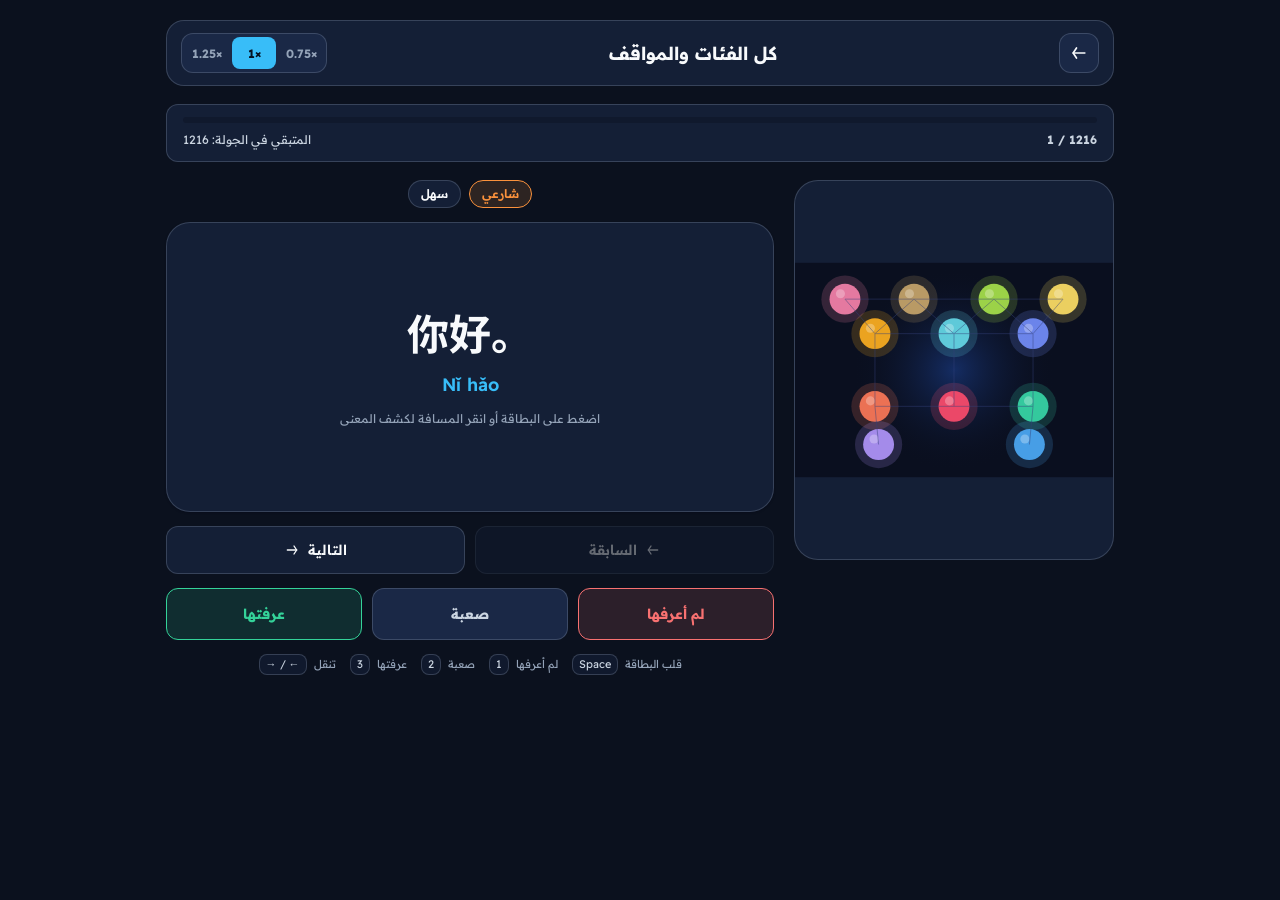
==== commit 730536ba: "deploy: ship the daily-review SPA (thin-shell HTML, config.js, scenes.js) Replaces the old inline-ma" ====
--- a/review.html
+++ b/review.html
@@ -3,22 +3,35 @@
 <head>
 <meta charset="UTF-8">
 <meta name="viewport" content="width=device-width, initial-scale=1, viewport-fit=cover">
-<meta name="theme-color" content="#0a0f1f">
-<title>مراجعة اليوم</title>
+<meta name="color-scheme" content="dark light">
+<meta name="theme-color" media="(prefers-color-scheme: dark)" content="#0B111E">
+<meta name="theme-color" media="(prefers-color-scheme: light)" content="#F3F6FB">
+<title>مراجعة اليوم — R3D Daily Review</title>
 <link rel="icon" href="icon.svg" type="image/svg+xml">
-<link href="https://fonts.googleapis.com/css2?family=Readex+Pro:wght@300;400;500;600;700&family=Noto+Sans+SC:wght@500;700&display=swap" rel="stylesheet">
-<link rel="stylesheet" href="./daily.css?v=7">
+<link rel="preconnect" href="https://fonts.googleapis.com">
+<link rel="preconnect" href="https://fonts.gstatic.com" crossorigin>
+<link href="https://fonts.googleapis.com/css2?family=Noto+Sans+SC:wght@500;700&family=Readex+Pro:wght@400;600;700;800&display=swap" rel="stylesheet">
+<script>
+  (function () {
+    try {
+      var s = JSON.parse(localStorage.getItem('r3d-daily-state-v1') || '{}');
+      var theme = s.theme || (window.matchMedia && window.matchMedia('(prefers-color-scheme: light)').matches ? 'light' : 'dark');
+      document.documentElement.setAttribute('data-theme', theme);
+    } catch (e) {}
+  })();
+</script>
+<link rel="stylesheet" href="./daily.css?v=8">
 </head>
 <body>
 <div id="app"></div>
 
-<script src="daily-data.js?v=6"></script>
-<script src="audio-manifest.js?v=2"></script>
-<script src="config.js?v=3"></script>
-<script src="scenes.js?v=7"></script>
-<script src="daily.js?v=7"></script>
+<script src="daily-data.js?v=7"></script>
+<script src="audio-manifest.js?v=3"></script>
+<script src="config.js?v=4"></script>
+<script src="scenes.js?v=8"></script>
+<script src="daily.js?v=8"></script>
 <script>
-  // Legacy entry point: review.html?cat=greetings  ->  #/study/greetings
+  // Legacy entry point redirect: review.html?cat=greetings -> #/study/greetings
   (function () {
     var q = location.search.slice(1).split('&');
     var cat = 'all';
@@ -28,6 +41,12 @@
     }
     if (!location.hash) location.replace('#/study/' + cat);
   })();
+
+  if ('serviceWorker' in navigator && location.protocol !== 'file:') {
+    window.addEventListener('load', function () {
+      navigator.serviceWorker.register('./sw.js').catch(function () {});
+    });
+  }
 </script>
 </body>
 </html>
--- a/daily.css
+++ b/daily.css
@@ -1,795 +1,1563 @@
 /* ============================================================
-   R3D Daily Review — premium theme with glassmorphism
-   All colors live here as CSS variables. Layout is RTL-first
-   (html dir="rtl"); Chinese and pinyin opt back into LTR.
+   R3D Daily Review — theme & layout system
+   Arabic-first (RTL) study workbench with LTR Chinese embeddings.
+   No gradients, no glassmorphism, no ambient glow loops.
    ============================================================ */
-:root{
-  /* ===== DARK THEME (premium glassmorphism) ===== */
-  --bg:#080C18;
-  --bg-gradient:radial-gradient(circle at 20% 0%, #1a2342 0%, #080C18 40%, #05070F 100%);
-
-  /* surfaces with glassmorphism */
-  --panel:rgba(25,32,64,0.65);
-  --panel-glass:rgba(25,32,64,0.72);
-  --panel-2:rgba(18,24,48,0.8);
-  --border:rgba(84,96,158,0.35);
-  --border-strong:rgba(108,124,184,0.5);
-  --hero-a:#1a265a;
-  --hero-b:#0f1733;
-  --hero-line:rgba(108,146,255,0.4);
-
-  /* text */
-  --text:#EEF2FF;
-  --text-2:#9CA8D8;
-  --text-3:#8490B8;
-  --ink:#04263B;
-
-  /* primary CTA */
-  --cta-a:#68B3FF;
-  --cta-b:#2A9DFF;
-  --cta-gradient:linear-gradient(135deg,#68B3FF 0%, #2A9DFF 100%);
-
-  /* status */
-  --known:#4FD1C5;
-  --known-glow:rgba(79,209,197,0.4);
-  --due:#F6AD55;
-  --due-glow:rgba(246,173,85,0.4);
-  --total:#63B3ED;
-  --miss:#FC8181;
-  --miss-glow:rgba(252,129,129,0.4);
-
-  /* register */
-  --street:#F6AD55;
-  --street-glow:rgba(246,173,85,0.3);
-  --academic:#56CCF2;
-  --academic-glow:rgba(86,204,242,0.3);
-  --neutral:#4FD1C5;
-  --neutral-glow:rgba(79,209,197,0.3);
-
-  /* category colors */
-  --cat:#68B3FF;
-  --cat-soft:rgba(104,179,255,0.18);
-
-  /* radius */
-  --radius-card:28px;
-  --radius-btn:20px;
-  --radius-badge:15px;
-  --radius-pill:999px;
-
-  /* Chinese text */
-  --card-zh:40px;
-  --card-zh-back:32px;
-  --cn:'Noto Sans SC','PingFang SC','Source Han Sans SC','Microsoft YaHei',sans-serif;
-  --ar:'Readex Pro',system-ui,-apple-system,'Segoe UI',Tahoma,sans-serif;
-
-  --dur:.35s;
-  --easing:cubic-bezier(.4,0,.2,1);
-  --easing-out:cubic-bezier(0,.5,.5,1);
-}
-
-/* ===== LIGHT THEME ===== */
-[data-theme="light"]{
-  --bg:#F8FAFC;
-  --bg-gradient:radial-gradient(circle at 80% 0%, #e0e7ff 0%, #f8fafc 40%, #f1f5f9 100%);
-
-  --panel:rgba(255,255,255,0.85);
-  --panel-glass:rgba(255,255,255,0.92);
-  --panel-2:#F1F5F9;
-  --border:rgba(148,163,184,0.35);
-  --border-strong:rgba(100,116,139,0.5);
-  --hero-a:#e0e7ff;
-  --hero-b:#dbeafe;
-  --hero-line:rgba(99,102,241,0.35);
-
-  --text:#1E293B;
-  --text-2:#475569;
-  --text-3:#64748B;
-  --ink:#FFFFFF;
-
-  --cta-a:#3B82F6;
-  --cta-b:#2563EB;
-  --cta-gradient:linear-gradient(135deg,#3B82F6 0%, #2563EB 100%);
-
-  --known:#10B981;
-  --known-glow:rgba(16,185,129,0.3);
-  --due:#F59E0B;
-  --due-glow:rgba(245,158,11,0.3);
-  --total:#3B82F6;
-  --miss:#EF4444;
-  --miss-glow:rgba(239,68,68,0.3);
-
-  --street:#F97316;
-  --street-glow:rgba(249,115,22,0.25);
-  --academic:#0EA5E9;
-  --academic-glow:rgba(14,165,233,0.25);
-  --neutral:#10B981;
-  --neutral-glow:rgba(16,185,129,0.25);
-
-  --cat:#3B82F6;
-  --cat-soft:rgba(59,130,246,0.15);
-}
-
-/* ===== GLOW EFFECTS ===== */
-@keyframes glow-pulse {
-  0%, 100% { box-shadow: 0 0 0 0 var(--known-glow), inset 0 0 10px var(--known-glow); }
-  50% { box-shadow: 0 0 0 8px rgba(79,209,197,0), inset 0 0 15px var(--known-glow); }
-}
-@keyframes glow-pulse-due {
-  0%, 100% { box-shadow: 0 0 0 0 var(--due-glow); }
-  50% { box-shadow: 0 0 0 8px rgba(246,173,85,0); }
-}
-@keyframes glow-pulse-miss {
-  0%, 100% { box-shadow: 0 0 0 0 var(--miss-glow); }
-  50% { box-shadow: 0 0 0 8px rgba(252,129,129,0); }
-}
-
-*{box-sizing:border-box}
-html{scroll-behavior:smooth}
-body{
-  font-family:var(--ar);
-  background:var(--bg-gradient);
-  background-attachment:fixed;
-  color:var(--text);
-  -webkit-font-smoothing:antialiased;
-  -moz-osx-font-smoothing:grayscale;
-  overflow-x:hidden;
-}
-body::before{
-  content:'';position:fixed;inset:0;z-index:-2;pointer-events:none;
-  background:var(--bg-gradient);
-}
-body::after{
-  content:'';position:fixed;inset:0;z-index:-1;pointer-events:none;
-  background-image:radial-gradient(var(--border) 1px, transparent 1px);
-  background-size:40px 40px;
-  opacity:0.05;
-}
-
-button{font-family:inherit;cursor:pointer;border:0;background:none;color:inherit;transition:transform var(--dur) var(--easing)}
-button:focus-visible,a:focus-visible{outline:3px solid var(--cta-a);outline-offset:4px}
-button:active{transform:scale(0.96)}
-a{color:inherit;text-decoration:none}
-
-.zh{direction:ltr;unicode-bidi:isolate;font-family:var(--cn)}
-.ltr{direction:ltr;unicode-bidi:isolate;text-align:center}
-.sr-only{position:absolute;width:1px;height:1px;padding:0;margin:-1px;overflow:hidden;clip:rect(0 0 0 0);white-space:nowrap;border:0}
-
-/* ============ app shell ============ */
-.shell{width:100%;max-width:1160px;margin:0 auto;padding:48px 24px 80px;display:flex;flex-direction:column;gap:32px}
-.shell.narrow{max-width:520px;padding:28px 16px 48px}
-
-/* ============ hero ============ */
-.hero{
-  position:relative;overflow:hidden;border-radius:36px;padding:48px;
-  background:linear-gradient(135deg,var(--hero-a) 0%,var(--hero-b) 70%);
-  border:1px solid var(--hero-line);
-  display:flex;flex-direction:column;gap:36px;
-  box-shadow:0 20px 60px rgba(0,0,0,0.3);
-  backdrop-filter:blur(20px);
-}
-.hero::before{
-  content:'';position:absolute;top:-50%;left:-50%;width:200%;height:200%;
-  background:radial-gradient(circle at top right, var(--cta-a), transparent 40%);
-  opacity:0.15;pointer-events:none;
-}
-.hero-top{position:relative;display:flex;align-items:center;gap:24px;flex-wrap:wrap;z-index:1}
-.hero-icon{
-  width:84px;height:84px;border-radius:28px;flex:none;
-  background:linear-gradient(145deg,rgba(255,255,255,0.2),rgba(255,255,255,0.05));
-  display:flex;align-items:center;justify-content:center;
-  box-shadow:0 16px 40px rgba(0,0,0,0.2);
-  border:1px solid rgba(255,255,255,0.2);
-  backdrop-filter:blur(10px);
-}
-.hero-icon svg{filter:drop-shadow(0 4px 8px rgba(0,0,0,0.3))}
-.hero-titles{display:flex;flex-direction:column;gap:8px;z-index:1}
-.hero h1{margin:0;font-size:56px;line-height:1.05;font-weight:800;letter-spacing:-.6px}
-.hero-sub{font-size:19px;color:var(--text-2);font-weight:300;max-width:60ch;line-height:1.6}
-.hero-sub b{color:var(--text);font-weight:700;background:linear-gradient(90deg,rgba(255,255,255,0.4),rgba(255,255,255,0));-webkit-background-clip:text;background-clip:text;padding-left:8px}
-.hero-skyline{position:absolute;inset-inline-start:0;bottom:0;width:560px;max-width:100%;height:220px;opacity:.85;pointer-events:none}
-.hero-scope{position:relative;font-size:14px;color:var(--text-3);margin-top:-12px;font-weight:500}
-
-/* ============ stat cards ============ */
-.stats{position:relative;display:flex;gap:20px;flex-wrap:wrap}
-.stat{
-  flex:1 1 200px;max-width:300px;
-  background:var(--panel);
-  border:1px solid var(--border);
-  border-radius:32px;padding:24px;
-  display:flex;align-items:center;gap:20px;
-  box-shadow:0 10px 30px rgba(0,0,0,0.1);
-  backdrop-filter:blur(20px);
-  transition:transform var(--dur) var(--easing),box-shadow var(--dur) var(--easing);
-}
-.stat:hover{transform:translateY(-6px);box-shadow:0 20px 50px rgba(0,0,0,0.15)}
-.stat-ring{flex:none}
-.stat-num{font-size:44px;font-weight:800;line-height:1}
-.stat-label{font-size:15px;color:var(--text-2);margin-top:8px;font-weight:500}
-.stat-known .stat-num{color:var(--known);animation:glow-pulse 3s infinite}
-.stat-due .stat-num{color:var(--due);animation:glow-pulse-due 3s infinite}
-.stat-total .stat-num{color:var(--total)}
-
-/* ============ control panel ============ */
-.panel{
-  background:var(--panel);
-  border:1px solid var(--border);
-  border-radius:32px;padding:32px;
-  display:flex;flex-direction:column;gap:24px;
-  box-shadow:0 10px 40px rgba(0,0,0,0.1);
-  backdrop-filter:blur(20px);
-}
-.ctl-row{display:flex;align-items:center;gap:24px;flex-wrap:wrap}
-.ctl-label{width:130px;font-size:15px;color:var(--text-3);font-weight:600}
-.ctl-opts{flex:1 1 360px;min-width:0;display:flex;gap:12px;flex-wrap:wrap}
-.seg{
-  flex:1 1 120px;min-width:0;min-height:72px;border-radius:24px;border:1px solid var(--border);
-  background:var(--panel-2);color:var(--text);font-size:19px;font-weight:700;
-  display:flex;align-items:center;justify-content:center;gap:12px;
-  transition:all var(--dur) var(--easing);
-  position:relative;
-  overflow:hidden;
-}
-.seg::before{
-  content:'';position:absolute;inset:0;opacity:0;
-  background:linear-gradient(135deg,rgba(255,255,255,0.1),transparent);
-  transition:opacity var(--dur);
-}
-.seg:hover{border-color:var(--cta-a);transform:translateY(-2px)}
-.seg:hover::before{opacity:1}
-.seg:active{transform:scale(0.98)}
-.seg[aria-pressed="true"]{
-  background:var(--cta-gradient);
-  border-color:transparent;color:var(--ink);font-weight:800;
-  box-shadow:0 12px 32px rgba(104,179,255,0.35);
-}
-.seg[aria-pressed="true"]::after{
-  content:'';position:absolute;inset:2px;border-radius:22px;
-  background:linear-gradient(135deg,rgba(255,255,255,0.3),transparent);
-}
-
-/* ============ register legend ============ */
-.tones{display:flex;gap:16px;flex-wrap:wrap}
-.tone{
-  flex:1 1 280px;border-radius:24px;padding:20px 24px;display:flex;align-items:center;gap:16px;
-  background:var(--panel-glass);border:1px solid var(--border);
-  text-align:right;cursor:pointer;
-  transition:all var(--dur) var(--easing);
-  position:relative;
-  overflow:hidden;
-}
-.tone::before{
-  content:'';position:absolute;inset:0;
-  background:linear-gradient(135deg,rgba(255,255,255,0.05),transparent);
-  opacity:0;transition:opacity var(--dur);
-}
-.tone:hover{transform:translateY(-3px);border-color:var(--cta-a)}
-.tone:hover::before{opacity:1}
-.tone-icon{width:52px;height:52px;border-radius:18px;flex:none;display:flex;align-items:center;justify-content:center;background:rgba(255,255,255,0.1);box-shadow:0 4px 12px rgba(0,0,0,0.1)}
-.tone-text{display:flex;flex-direction:column;gap:8px;min-width:0;flex:1}
-.tone-name{font-size:18px;font-weight:700;line-height:1.3}
-.tone-desc{font-size:14px;color:var(--text-2);line-height:1.6}
-.tone[data-tone="street"]{background:rgba(246,173,85,0.15);border-color:rgba(246,173,85,0.35)}
-.tone[data-tone="street"] .tone-icon{background:var(--street);color:var(--ink);box-shadow:0 4px 12px var(--street-glow)}
-.tone[data-tone="street"] .tone-name{color:#F6AD55}
-.tone[data-tone="academic"]{background:rgba(86,204,242,0.15);border-color:rgba(86,204,242,0.35)}
-.tone[data-tone="academic"] .tone-icon{background:var(--academic);color:var(--ink);box-shadow:0 4px 12px var(--academic-glow)}
-.tone[data-tone="academic"] .tone-name{color:#56CCF2}
-.tone[data-tone="neutral"]{background:rgba(79,209,197,0.15);border-color:rgba(79,209,197,0.35)}
-.tone[data-tone="neutral"] .tone-icon{background:var(--neutral);color:var(--ink);box-shadow:0 4px 12px var(--neutral-glow)}
-.tone[data-tone="neutral"] .tone-name{color:#4FD1C5}
-.tone[aria-pressed="true"]{
-  background:var(--panel-glass);
-  box-shadow:0 0 0 3px currentColor inset,0 10px 30px rgba(0,0,0,0.15);
-}
-.tone[aria-pressed="true"] .tone-name{text-decoration:underline;text-underline-offset:5px}
-
-/* ============ category grid ============ */
-.sec-head{display:flex;align-items:baseline;gap:14px;flex-wrap:wrap}
-.sec-title{font-size:28px;font-weight:800;letter-spacing:-.3px}
-.sec-sub{font-size:14px;color:var(--text-3);font-weight:500}
-.cat-grid{display:grid;grid-template-columns:repeat(auto-fill,minmax(260px,1fr));gap:18px}
-.cat-all{
-  grid-column:1/-1;border-radius:32px;padding:24px 32px;display:flex;align-items:center;gap:20px;flex-wrap:wrap;
-  background:var(--cta-gradient);color:var(--ink);text-align:right;
-  transition:transform var(--dur) var(--easing),box-shadow var(--dur) var(--easing);
-  box-shadow:0 16px 40px rgba(104,179,255,0.35);
-  position:relative;
-  overflow:hidden;
-}
-.cat-all::before{
-  content:'';position:absolute;inset:0;
-  background:radial-gradient(circle at top right, rgba(255,255,255,0.3), transparent 40%);
-  transition:opacity var(--dur);
-}
-.cat-all:hover{transform:translateY(-4px);box-shadow:0 24px 56px rgba(104,179,255,0.45)}
-.cat-all:hover::before{opacity:0.5}
-.cat-all-icon{width:60px;height:60px;border-radius:20px;flex:none;background:rgba(4,38,59,0.2);display:flex;align-items:center;justify-content:center;box-shadow:0 8px 24px rgba(0,0,0,0.2)}
-.cat-all-name{font-size:24px;font-weight:800}
-.cat-dots{display:flex;gap:6px;margin-inline-start:auto}
-.cat-dot{width:16px;height:16px;border-radius:50%;background:rgba(255,255,255,0.3);box-shadow:0 2px 8px rgba(0,0,0,0.15)}
-.cat-card{
-  position:relative;overflow:hidden;min-height:160px;border-radius:32px;padding:24px;
-  display:flex;flex-direction:column;justify-content:center;gap:14px;text-align:right;
-  border:1px solid var(--border);transition:all var(--dur) var(--easing);
-  background:var(--panel-glass);
-}
-.cat-card::before{
-  content:'';position:absolute;inset:0;
-  background:linear-gradient(135deg,rgba(255,255,255,0.05),transparent);
-  opacity:0;transition:opacity var(--dur);
-}
-.cat-card:hover{transform:translateY(-6px);border-color:var(--cta-a);box-shadow:0 16px 40px rgba(0,0,0,0.15)}
-.cat-card:hover::before{opacity:1}
-.cat-card:focus-visible{outline:3px solid var(--cta-a);outline-offset:4px}
-.cat-glow{position:absolute;left:-30px;top:-30px;width:120px;height:120px;border-radius:50%;pointer-events:none;z-index:0;opacity:0.6}
-.cat-icon{position:relative;z-index:1;width:52px;height:52px;border-radius:18px;display:flex;align-items:center;justify-content:center;background:rgba(255,255,255,0.1);box-shadow:0 8px 24px rgba(0,0,0,0.15)}
-.cat-name{position:relative;z-index:1;font-size:19px;font-weight:700;line-height:1.4;min-height:30px}
-.cat-count{position:relative;z-index:1;font-size:13px;color:var(--text-3);line-height:1.5;min-height:20px;font-weight:500}
-
-/* ============ start button ============ */
-.start-btn{
-  height:92px;border-radius:30px;width:100%;
-  background:var(--cta-gradient);
-  color:var(--ink);font-size:28px;font-weight:800;
-  display:flex;align-items:center;justify-content:center;gap:16px;
-  box-shadow:0 20px 56px rgba(104,179,255,0.35);
-  transition:transform var(--dur) var(--easing),box-shadow var(--dur) var(--easing);
-  position:relative;
-  overflow:hidden;
-}
-.start-btn::before{
-  content:'';position:absolute;inset:0;
-  background:linear-gradient(90deg,transparent,rgba(255,255,255,0.2),transparent);
-  transform:translateX(-100%);
-  transition:transform 0.6s;
-}
-.start-btn:hover{transform:translateY(-4px);box-shadow:0 28px 72px rgba(104,179,255,0.45)}
-.start-btn:hover::before{transform:translateX(100%)}
-.start-btn:active{transform:translateY(-1px);box-shadow:0 16px 48px rgba(104,179,255,0.3)}
-.start-btn svg{transition:transform 0.4s var(--easing)}
-.start-btn:hover svg{transform:translateX(4px)}
-
-/* ============ footer ============ */
-.foot{display:flex;flex-direction:column;gap:16px;align-items:flex-start}
-.foot-note{font-size:14px;color:var(--text-3);font-weight:500}
-.foot-note b{color:var(--text);font-weight:700;background:linear-gradient(90deg,rgba(255,255,255,0.3),transparent);-webkit-background-clip:text;background-clip:text;padding-right:6px}
-.ghost-btn{
-  min-height:52px;border-radius:16px;border:1px solid var(--border);
-  background:var(--panel);color:var(--text-2);font-size:14px;font-weight:600;padding:0 20px;
-  display:inline-flex;align-items:center;gap:12px;transition:all var(--dur) var(--easing);
-  position:relative;
-  overflow:hidden;
-}
-.ghost-btn::before{
-  content:'';position:absolute;inset:0;background:var(--cta-gradient);opacity:0;transition:opacity var(--dur);
-}
-.ghost-btn:hover{border-color:var(--cta-a);color:var(--text);transform:translateY(-2px)}
-.ghost-btn:hover::before{opacity:0.1}
-.ghost-btn svg{transition:transform 0.4s var(--easing)}
-.ghost-btn:hover svg{transform:rotate(180deg)}
-
-/* ============ search modal ============ */
-.search-backdrop{
-  position:fixed;inset:0;z-index:95;display:flex;align-items:center;justify-content:center;
-  background:rgba(4,6,16,0.6);backdrop-filter:blur(8px);
-}
-.search-modal{
-  width:100%;max-width:500px;border-radius:32px;padding:32px;
-  background:var(--panel);border:1px solid var(--border);
-  box-shadow:0 30px 80px rgba(0,0,0,0.4);
-  backdrop-filter:blur(20px);
-}
-.search-header{
-  display:flex;align-items:center;gap:16px;margin-bottom:24px;
-}
-.search-header svg{flex:none;color:var(--cta-a);width:28px;height:28px}
-#searchInput{
-  flex:1;padding:16px 20px;border-radius:20px;
-  border:1px solid var(--border);background:var(--panel-2);color:var(--text);
-  font-size:17px;font-weight:600;outline:none;
-  transition:border-color var(--dur),box-shadow var(--dur);
-}
-#searchInput:focus{border-color:var(--cta-a);box-shadow:0 0 0 4px rgba(104,179,255,0.15)}
-.search-results{
-  max-height:450px;overflow-y:auto;
-  padding:8px 4px;
-}
-.search-results::-webkit-scrollbar{width:6px}
-.search-results::-webkit-scrollbar-track{background:var(--panel-2);border-radius:8px}
-.search-results::-webkit-scrollbar-thumb{background:var(--border);border-radius:8px}
-.search-results::-webkit-scrollbar-thumb:hover{background:var(--border-strong)}
-.search-result-item{
-  padding:16px 20px;margin-bottom:10px;border-radius:20px;
-  background:var(--panel-2);border:1px solid var(--border);
-  cursor:pointer;transition:all var(--dur) var(--easing);
-}
-.search-result-item:hover{
-  transform:translateX(4px);border-color:var(--cta-a);
-  background:var(--panel-glass);box-shadow:0 8px 24px rgba(0,0,0,0.1);
-}
-.search-result-zh{font-size:22px;font-weight:800;margin-bottom:6px}
-.search-result-py{color:var(--cta-a);font-weight:600;margin-bottom:4px}
-.search-result-ar{color:var(--text);font-weight:700;margin-bottom:6px}
-.search-result-cat{font-size:12px;color:var(--text-3);font-weight:500}
-
-/* ============ stats modal ============ */
-.stats-backdrop{
-  position:fixed;inset:0;z-index:95;display:flex;align-items:center;justify-content:center;
-  background:rgba(4,6,16,0.6);backdrop-filter:blur(8px);
-}
-.stats-modal{
-  width:100%;max-width:640px;border-radius:32px;padding:32px;
-  background:var(--panel);border:1px solid var(--border);
-  box-shadow:0 30px 80px rgba(0,0,0,0.4);
-  backdrop-filter:blur(20px);
-  max-height:90vh;overflow-y:auto;
-}
-.stats-modal::-webkit-scrollbar{width:8px}
-.stats-modal::-webkit-scrollbar-track{background:var(--panel-2);border-radius:12px}
-.stats-modal::-webkit-scrollbar-thumb{background:var(--border);border-radius:12px}
-.stats-header{
-  text-align:center;margin-bottom:28px;
-}
-.stats-header h3{margin:0;font-size:28px;font-weight:800;color:var(--text)}
-.stats-grid{
-  display:grid;grid-template-columns:repeat(2,1fr);gap:20px;margin-bottom:32px;
-}
-.stat-card{
-  background:var(--panel-2);border-radius:24px;padding:24px;
-  text-align:center;border:1px solid var(--border);
-  transition:transform var(--dur) var(--easing);
-}
-.stat-card:hover{transform:translateY(-4px);border-color:var(--cta-a)}
-.stat-card-num{font-size:40px;font-weight:800;color:var(--cta-a)}
-.stat-card-label{font-size:14px;color:var(--text-3);margin-top:8px;font-weight:500}
-.stats-chart{
-  margin:24px 0;padding:20px;background:var(--panel-2);border-radius:24px;border:1px solid var(--border);
-}
-.stats-chart-title{
-  font-size:14px;color:var(--text-3);margin-bottom:16px;font-weight:600;text-align:center;
-}
-.stats-bar-container{
-  display:flex;gap:10px;justify-content:space-between;padding:0 8px;
-}
-.stats-bar-item{flex:1;display:flex;flex-direction:column;align-items:center;gap:8px}
-.stats-bar{width:100%;max-width:40px;background:var(--panel);border-radius:8px;position:relative;overflow-hidden}
-.stats-bar-fill{position:absolute;bottom:0;left:0;right:0;border-radius:8px;transition:height 0.6s var(--easing-out)}
-.stats-bar-fill.fill-5{background:var(--known);box-shadow:0 0 15px var(--known-glow)}
-.stats-bar-fill.fill-4{background:var(--due);box-shadow:0 0 15px var(--due-glow)}
-.stats-bar-fill.fill-3,.stats-bar-fill.fill-2,.stats-bar-fill.fill-1,.stats-bar-fill.fill-0{background:var(--border-strong)}
-.stats-bar-label{font-size:11px;color:var(--text-3);font-weight:600}
-.stats-cats{
-  margin:24px 0;padding:20px;background:var(--panel-2);border-radius:24px;border:1px solid var(--border);
-}
-.stats-cats-title{
-  font-size:14px;color:var(--text-3);margin-bottom:16px;font-weight:600;
-}
-.stats-cats-grid{
-  display:grid;grid-template-columns:repeat(auto-fill,minmax(110px,1fr));gap:10px;
-}
-.stats-cat-item{
-  background:var(--panel);border-radius:16px;padding:12px 10px;
-  text-align:center;border:1px solid var(--border);
-}
-.stats-cat-name{font-size:11px;color:var(--text-3);margin-bottom:4px;line-height:1.3}
-.stats-cat-count{font-size:16px;font-weight:800;color:var(--text)}
-.stats-actions{
-  display:flex;gap:12px;margin-top:24px;padding-top:24px;border-top:1px solid var(--border);
-}
-.btn-primary{
-  flex:1;min-height:56px;border-radius:18px;font-size:16px;font-weight:700;
-  background:var(--cta-gradient);color:var(--ink);
-  display:flex;align-items:center;justify-content:center;gap:10px;
-  border:none;box-shadow:0 8px 24px rgba(104,179,255,0.3);
-  transition:transform var(--dur) var(--easing),box-shadow var(--dur) var(--easing);
-}
-.btn-primary:hover{transform:translateY(-2px);box-shadow:0 12px 32px rgba(104,179,255,0.4)}
-.btn-primary:active{transform:translateY(0)}
-.btn-ghost{
-  flex:1;min-height:56px;border-radius:18px;font-size:16px;font-weight:600;
-  border:1px solid var(--border);background:var(--panel);color:var(--text);
-  display:flex;align-items:center;justify-content:center;gap:10px;
-  transition:all var(--dur) var(--easing);
-}
-.btn-ghost:hover{border-color:var(--cta-a);background:var(--panel-glass)}
-.btn-ghost svg{transition:transform 0.4s var(--easing)}
-.btn-ghost:hover svg{transform:rotate(180deg)}
-
-/* ============ study page ============ */
-.study-page{
-  --cat:#68B3FF;
-  min-height:100vh;min-height:100dvh;
-  background:var(--bg-gradient);
-  display:flex;flex-direction:column;align-items:center;
-  padding:28px 16px 48px;gap:20px;
-}
-.study-inner{width:100%;max-width:460px;display:flex;flex-direction:column;gap:20px}
-@media(min-width:900px){
-  .study-page{padding:40px 24px 64px}
-  .study-inner{max-width:1000px}
-  .study-top,.study-progress{width:100%}
-  .study-inner{
-    display:grid;
-    grid-template-columns:1fr 460px;
-    grid-template-areas:
-      "top   top"
-      "prog  prog"
-      "scene main";
-    align-items:start;
-    column-gap:32px;
-  }
-  .study-top{grid-area:top}
-  .study-progress{grid-area:prog}
-  .scene-card{grid-area:scene;height:360px}
-  .study-main{grid-area:main}
-}
-
-/* top bar */
-.study-top{display:flex;align-items:center;gap:16px}
-.icon-btn{
-  width:52px;height:52px;border-radius:50%;flex:none;
-  background:var(--panel);border:1px solid var(--border);
-  color:var(--text-2);display:flex;align-items:center;justify-content:center;
-  transition:all var(--dur) var(--easing);
-  box-shadow:0 8px 20px rgba(0,0,0,0.15);
-}
-.icon-btn:hover{background:var(--panel-glass);border-color:var(--cta-a);color:var(--text);transform:rotate(180deg)}
-.study-title{font-size:20px;font-weight:800;flex:1;text-align:center}
-
-.speed-ctrl{
-  flex:none;display:flex;gap:6px;padding:4px;border-radius:16px;
-  background:var(--panel);border:1px solid var(--border);
-  box-shadow:0 4px 12px rgba(0,0,0,0.1);
-}
-.speed-seg{
-  min-width:52px;height:38px;padding:0 10px;border:0;border-radius:12px;background:transparent;
-  color:var(--text-2);font-size:13px;font-weight:700;font-family:inherit;cursor:pointer;
-  display:inline-flex;align-items:center;justify-content:center;
-  transition:all var(--dur) var(--easing);
-}
-.speed-seg:hover{color:var(--text);background:rgba(255,255,255,0.08);transform:translateY(-2px)}
-.speed-seg[aria-pressed="true"]{background:var(--cta-gradient);color:var(--ink);box-shadow:0 4px 12px rgba(104,179,255,0.3)}
-
-/* progress */
-.study-progress{display:flex;flex-direction:column;gap:10px}
-.pbar{height:10px;border-radius:5px;background:var(--panel-2);overflow:hidden;position:relative}
-.pbar::before{content:'';position:absolute;inset:0;opacity:0.2;background:radial-gradient(circle at right, var(--cat), transparent)}
-.pbar-fill{height:100%;background:var(--cta-gradient);border-radius:5px;transition:width .4s var(--easing);box-shadow:0 0 15px var(--cat-soft)}
-.pmeta{display:flex;justify-content:space-between;font-size:14px;color:var(--text-2);font-weight:500}
-.pmeta > *{direction:ltr;unicode-bidi:isolate}
-.pmeta b{color:var(--text);font-weight:800}
-
-/* scene */
-.scene-card{
-  width:100%;height:236px;border-radius:32px;overflow:hidden;
-  border:1px solid var(--cat);background:var(--panel);
-  display:flex;align-items:center;justify-content:center;
-  box-shadow:0 20px 60px rgba(0,0,0,0.25);
-}
-
-/* badges */
-.badges{display:flex;gap:12px;flex-wrap:wrap;justify-content:center}
-.badge{
-  font-size:13px;padding:6px 14px;border-radius:999px;border:1px solid;
-  display:inline-flex;align-items:center;gap:6px;
-  background:var(--panel);box-shadow:0 4px 12px rgba(0,0,0,0.1);
-}
-.badge-level{border-color:var(--border);color:var(--text-2);background:var(--panel-2)}
-.badge-note{font-size:13px;color:var(--text-3);text-align:center;max-width:460px}
-
-/* flashcard */
-.flip-wrap{perspective:1600px}
-.flip-card{
-  position:relative;width:100%;min-height:280px;
-  transform-style:preserve-3d;transition:transform .5s var(--easing);
-  cursor:pointer;
-}
-.flip-card.flipped{transform:rotateY(180deg)}
-.flip-face{
-  position:absolute;inset:0;backface-visibility:hidden;-webkit-backface-visibility:hidden;
-  border-radius:32px;background:var(--panel);border:1px solid var(--border);
-  padding:32px;display:flex;flex-direction:column;align-items:center;justify-content:center;gap:16px;
-  text-align:center;
-  box-shadow:0 20px 60px rgba(0,0,0,0.25);
-}
-.flip-back{transform:rotateY(180deg);background:linear-gradient(160deg,var(--panel) 0%,var(--panel-2) 100%);border-color:var(--cat)}
-.card-zh{font-family:var(--cn);direction:ltr;unicode-bidi:isolate;font-size:var(--card-zh);font-weight:800;line-height:1.4;word-break:break-word}
-.flip-back .card-zh{font-size:var(--card-zh-back)}
-.card-py{font-size:19px;font-weight:600;color:var(--cta-a);direction:ltr;unicode-bidi:isolate}
-.card-div{width:64px;height:4px;border-radius:3px;background:var(--cta-gradient);opacity:0.8;box-shadow:0 0 10px var(--cat-soft)}
-.card-ar{font-size:26px;font-weight:800;line-height:1.7}
-.card-note{font-size:15px;color:var(--text-2);line-height:1.8;max-width:38ch}
-.card-hint{font-size:13px;color:var(--text-3);font-weight:500}
-
-/* sound button */
-.sound-btn{
-  width:64px;height:64px;border-radius:50%;flex:none;
-  display:flex;align-items:center;justify-content:center;
-  background:var(--panel);border:1px solid var(--border);
-  color:var(--text-2);transition:all var(--dur) var(--easing);
-  box-shadow:0 8px 24px rgba(0,0,0,0.15);
-}
-.sound-btn:hover{transform:scale(1.08);border-color:var(--cta-a);color:var(--cta-a);box-shadow:0 12px 32px var(--cat-soft)}
-.sound-btn:active{transform:scale(0.96)}
-.sound-btn.speaking{animation:pulse .8s ease-in-out infinite;animation-duration:1.2s}
-@keyframes pulse{0%,100%{transform:scale(1)}50%{transform:scale(1.08)}}
-
-/* card navigation */
-.nav-row{display:flex;justify-content:space-between;gap:14px}
-.nav-btn{
-  height:64px;padding:0 24px;border-radius:20px;flex:0 1 auto;
-  border:1px solid var(--border);background:var(--panel);color:var(--text);
-  font-size:16px;font-weight:700;font-family:inherit;cursor:pointer;
-  display:inline-flex;align-items:center;justify-content:center;gap:10px;
-  transition:all var(--dur) var(--easing);
-  box-shadow:0 8px 20px rgba(0,0,0,0.15);
-}
-.nav-btn:hover{transform:translateY(-4px);border-color:var(--cta-a);color:var(--cta-a);box-shadow:0 12px 32px var(--cat-soft)}
-.nav-btn:active{transform:translateY(-1px)}
-.nav-btn.at-edge{opacity:.35;cursor:default;transform:none;box-shadow:none}
-.nav-btn.at-edge:hover{transform:none;border-color:var(--border);color:var(--text)}
-
-/* rating buttons */
-.rating-row{display:grid;grid-template-columns:repeat(3,1fr);gap:14px}
-.rate{
-  min-height:64px;border-radius:20px;font-size:17px;font-weight:700;
-  border:1px solid var(--border);background:var(--panel);color:var(--text);
-  display:flex;align-items:center;justify-content:center;gap:10px;
-  transition:all var(--dur) var(--easing);
-  box-shadow:0 8px 20px rgba(0,0,0,0.15);
-}
-.rate:hover{transform:translateY(-4px)}
-.rate:active{transform:translateY(-1px)}
-.rate-miss{background:rgba(252,129,129,0.14);border-color:rgba(252,129,129,0.55);color:#FFB3BC;box-shadow:0 8px 20px rgba(252,129,129,0.1)}
-.rate-miss:hover{background:rgba(252,129,129,0.2);border-color:var(--miss);box-shadow:0 12px 32px var(--miss-glow)}
-.rate-hard{background:var(--panel-2);color:var(--text-2);border-color:var(--border)}
-.rate-hard:hover{border-color:var(--cta-a);color:var(--text)}
-.rate-know{background:var(--cta-gradient);border-color:transparent;color:var(--ink);font-weight:800;box-shadow:0 8px 24px rgba(104,179,255,0.35)}
-.rate-know:hover{box-shadow:0 12px 32px rgba(104,179,255,0.45)}
-
-/* ============ session summary ============ */
-.summary{
-  width:100%;max-width:460px;border-radius:32px;padding:40px 32px;
-  background:var(--panel);border:1px solid var(--border);
-  display:flex;flex-direction:column;align-items:center;gap:20px;text-align:center;
-  box-shadow:0 30px 80px rgba(0,0,0,0.3);
-}
-.summary h2{margin:0;font-size:28px;font-weight:800}
-.summary-ring{position:relative;display:flex;align-items:center;justify-content:center}
-.summary-ring-txt{position:absolute;text-align:center}
-.summary-pct{font-size:38px;font-weight:800;line-height:1;color:var(--cta-a)}
-.summary-lbl{font-size:13px;color:var(--text-3);margin-top:6px;font-weight:600}
-.summary-rows{width:100%;display:flex;flex-direction:column;gap:12px}
-.summary-row{display:flex;align-items:center;justify-content:space-between;font-size:16px;padding:14px 18px;border-radius:18px;background:var(--panel-2);border:1px solid var(--border);transition:transform var(--dur) var(--easing)}
-.summary-row:hover{transform:translateX(4px)}
-.summary-row b{font-size:21px;font-weight:800}
-.summary-actions{display:flex;gap:14px;width:100%}
-.summary-actions > *{flex:1;min-height:60px;border-radius:20px;font-size:17px;font-weight:700;display:flex;align-items:center;justify-content:center;gap:10px}
-
-/* ============ dialog ============ */
-.dlg-backdrop{
-  position:fixed;inset:0;z-index:90;display:flex;align-items:center;justify-content:center;padding:20px;
-  background:rgba(4,6,16,0.7);backdrop-filter:blur(12px);
-}
-.dlg{
-  width:100%;max-width:440px;border-radius:32px;padding:32px;
-  background:var(--panel);border:1px solid var(--border);
-  display:flex;flex-direction:column;gap:20px;
-  box-shadow:0 30px 80px rgba(0,0,0,0.4);
-}
-.dlg h3{margin:0;font-size:24px;font-weight:800}
-.dlg p{margin:0;font-size:16px;color:var(--text-2);line-height:1.8}
-.dlg-actions{display:flex;gap:14px}
-.dlg-actions > *{flex:1;min-height:54px;border-radius:18px;font-size:17px;font-weight:700;display:flex;align-items:center;justify-content:center}
-.btn-danger{background:rgba(252,129,129,0.15);border:1px solid rgba(252,129,129,0.55);color:#FFB3BC}
-.btn-danger:hover{background:rgba(252,129,129,0.25);box-shadow:0 8px 24px var(--miss-glow)}
-
-/* ============ toast ============ */
-.toast{
-  position:fixed;left:50%;bottom:32px;transform:translateX(-50%);z-index:95;
-  background:var(--panel);border:1px solid var(--known);
-  color:var(--known);padding:14px 24px;border-radius:999px;font-size:14px;font-weight:700;
-  box-shadow:0 12px 40px rgba(79,209,197,0.3);
-  animation:toast-in 0.4s var(--easing-out),toast-out 0.4s var(--easing) 2.8s forwards;
-  backdrop-filter:blur(12px);
-}
-@keyframes toast-in{from{transform:translate(-50%,40px);opacity:0}to{transform:translate(-50%,0);opacity:1}}
-@keyframes toast-out{from{opacity:1;transform:translate(-50%,0)}to{opacity:0;transform:translate(-50%,40px)}}
-
-/* ============ empty state ============ */
-.empty{
-  width:100%;max-width:460px;border-radius:32px;padding:48px 32px;text-align:center;
-  background:var(--panel);border:1px solid var(--border);display:flex;flex-direction:column;gap:16px;align-items:center;
-  box-shadow:0 20px 60px rgba(0,0,0,0.2);
-}
-.empty-title{font-size:22px;font-weight:800}
-.empty-sub{font-size:16px;color:var(--text-2);line-height:1.8}
-
-/* ============ key hints ============ */
-.keys{display:none;font-size:12px;color:var(--text-3);gap:14px;flex-wrap:wrap;justify-content:center}
-.keys kbd{
-  display:inline-block;padding:4px 10px;border-radius:8px;font-size:11px;
-  background:var(--panel-2);border:1px solid var(--border);color:var(--text-2);font-family:inherit;
-  box-shadow:0 4px 8px rgba(0,0,0,0.1);
-}
-@media(min-width:768px){.keys{display:flex}}
-
-/* ============ responsive ============
-   Three explicit device classes:
-     phones   : max-width 599px
-     tablets  : 600px - 899px
-     desktop  : 900px and up
-   ========================================================================= */
-@media(min-width:600px) and (max-width:899px){
-  .shell{padding:36px 22px 64px}
-  .stat{flex:1 1 45%;max-width:400px}
-  .stat-num{font-size:38px}
-  .seg{font-size:18px;min-height:68px}
-  .ctl-label{width:112px}
-  .ctl-opts{flex-wrap:wrap}
-  .tone-desc{font-size:15px}
-  :root{--card-zh:32px;--card-zh-back:28px}
-  .card-py{font-size:19px}
-  .card-ar{font-size:23px}
-  .study-inner{max-width:580px}
-  .study-title{font-size:22px}
-  .nav-btn{height:60px;font-size:16px;padding:0 26px}
-  .rate{min-height:62px;font-size:17px}
-}
-
-@media(max-width:599px){
-  .shell{padding:30px 16px 56px;gap:24px}
-  .hero{padding:32px 22px;border-radius:28px;gap:28px}
-  .hero h1{font-size:40px}
-  .hero-sub{font-size:17px}
-  .hero-icon{width:64px;height:64px;border-radius:22px}
-  .hero-icon svg{width:34px;height:34px}
-  .stat{flex:1 1 100%;max-width:none;padding:18px}
-  .stat-num{font-size:36px}
-  .panel{padding:24px 18px;gap:20px}
-  .ctl-label{width:100%;font-size:15px}
-  .ctl-opts{flex:1 1 100%;flex-wrap:wrap}
-  .seg{flex:1 1 calc(50% - 8px);min-height:60px;font-size:16px;border-radius:18px}
-  .tone{flex:1 1 100%;padding:16px 18px}
-  .tone-name{font-size:17px}
-  .tone-desc{font-size:13px}
-  .cat-grid{grid-template-columns:1fr}
-  .cat-card{min-height:140px;padding:20px;gap:12px}
-  .cat-name{font-size:18px}
-  .cat-count{font-size:12px}
-  .cat-all{grid-column:auto;padding:18px 20px;border-radius:24px}
-  .cat-all-name{font-size:20px}
-  .start-btn{height:72px;font-size:22px;border-radius:24px}
-  :root{--card-zh:32px;--card-zh-back:28px}
-  .card-py{font-size:16px}
-  .card-ar{font-size:20px}
-  .flip-face{padding:26px 20px}
-  .rating-row{gap:10px}
-  .rate{min-height:56px;font-size:14px;border-radius:18px}
-  .study-page{padding:18px 12px 32px}
-  .study-title{font-size:18px}
-  .speed-ctrl{padding:2px;gap:4px;border-radius:14px}
-  .speed-seg{min-width:40px;height:32px;font-size:12px;padding:0 6px}
-  .nav-btn{height:56px;font-size:14px;padding:0 16px;border-radius:18px}
-  .nav-btn span{font-size:13px}
-  .summary{padding:30px 24px}
-  .summary-ring-txt .summary-pct{font-size:32px}
-}
-
-@media(max-width:380px){
-  .hero h1{font-size:34px}
-  .cat-dots{display:none}
-  .nav-btn span{display:none}
-  .nav-btn{padding:0 20px}
-  .speed-seg{min-width:36px;font-size:11px;padding:0 4px}
-}
-
-/* ============ reduced motion ============ */
-@media(prefers-reduced-motion:reduce){
-  *,*::before,*::after{
-    animation-duration:.001ms !important;animation-iteration-count:1 !important;
-    transition-duration:.001ms !important;scroll-behavior:auto !important;
-  }
-  .flip-card{transition:none}
-  .toast{animation:none}
-}
+
+:root {
+  color-scheme: dark;
+
+  /* Surfaces */
+  --bg: #0B111E;
+  --bg-subtle: #0F1728;
+  --surface: #141F36;
+  --surface-raised: #1A2846;
+  --surface-active: #22345B;
+  --surface-muted: #10192D;
+
+  /* Lines */
+  --border-subtle: rgba(148, 163, 184, 0.16);
+  --border: rgba(148, 163, 184, 0.28);
+  --border-strong: #3B82F6;
+
+  /* Inks */
+  --text: #F8FAFC;
+  --text-muted: #CBD5E1;
+  --text-subtle: #94A3B8;
+  --ink-on-accent: #041324;
+
+  /* Primary Action */
+  --accent: #38BDF8;
+  --accent-hover: #7DD3FC;
+  --accent-surface: rgba(56, 189, 248, 0.14);
+
+  /* Status Tokens */
+  --known: #34D399;
+  --known-surface: rgba(52, 211, 153, 0.14);
+  --due: #FBBF24;
+  --due-surface: rgba(251, 191, 36, 0.14);
+  --total: #38BDF8;
+  --total-surface: rgba(56, 189, 248, 0.14);
+  --miss: #F87171;
+  --miss-surface: rgba(248, 113, 113, 0.14);
+
+  /* Register Tags */
+  --street: #FB923C;
+  --street-surface: rgba(251, 146, 60, 0.14);
+  --academic: #60A5FA;
+  --academic-surface: rgba(96, 165, 250, 0.14);
+  --neutral: #34D399;
+  --neutral-surface: rgba(52, 211, 153, 0.14);
+
+  /* Category fallback accent */
+  --cat: #38BDF8;
+  --cat-surface: rgba(56, 189, 248, 0.14);
+
+  /* Typography */
+  --font-ar: 'Readex Pro', -apple-system, BlinkMacSystemFont, 'Segoe UI', Tahoma, sans-serif;
+  --font-cn: 'Noto Sans SC', 'PingFang SC', 'Source Han Sans SC', 'Microsoft YaHei', sans-serif;
+
+  --card-zh: 42px;
+  --card-zh-back: 32px;
+
+  /* Geometry */
+  --radius-sm: 8px;
+  --radius-md: 12px;
+  --radius-lg: 18px;
+  --radius-xl: 24px;
+  --radius-pill: 9999px;
+
+  /* Elevation */
+  --shadow-sm: 0 1px 2px rgba(2, 6, 23, 0.35);
+  --shadow-md: 0 4px 14px rgba(2, 6, 23, 0.45);
+  --shadow-lg: 0 12px 32px rgba(2, 6, 23, 0.6);
+
+  /* Timing */
+  --motion-fast: 0.15s ease;
+  --motion-base: 0.22s ease;
+}
+
+[data-theme="light"] {
+  color-scheme: light;
+
+  /* Surfaces */
+  --bg: #F3F6FB;
+  --bg-subtle: #E8EEF8;
+  --surface: #FFFFFF;
+  --surface-raised: #FFFFFF;
+  --surface-active: #EDF3FD;
+  --surface-muted: #E2EAF7;
+
+  /* Lines */
+  --border-subtle: rgba(100, 116, 139, 0.18);
+  --border: rgba(100, 116, 139, 0.32);
+  --border-strong: #0284C7;
+
+  /* Inks */
+  --text: #0F172A;
+  --text-muted: #334155;
+  --text-subtle: #64748B;
+  --ink-on-accent: #FFFFFF;
+
+  /* Primary Action */
+  --accent: #0284C7;
+  --accent-hover: #0369A1;
+  --accent-surface: rgba(2, 132, 199, 0.12);
+
+  /* Status Tokens */
+  --known: #059669;
+  --known-surface: rgba(5, 150, 105, 0.12);
+  --due: #D97706;
+  --due-surface: rgba(217, 119, 6, 0.12);
+  --total: #0284C7;
+  --total-surface: rgba(2, 132, 199, 0.12);
+  --miss: #DC2626;
+  --miss-surface: rgba(220, 38, 38, 0.12);
+
+  /* Register Tags */
+  --street: #EA580C;
+  --street-surface: rgba(234, 88, 12, 0.12);
+  --academic: #2563EB;
+  --academic-surface: rgba(37, 99, 235, 0.12);
+  --neutral: #059669;
+  --neutral-surface: rgba(5, 150, 105, 0.12);
+
+  /* Category fallback accent */
+  --cat: #0284C7;
+  --cat-surface: rgba(2, 132, 199, 0.12);
+
+  /* Elevation */
+  --shadow-sm: 0 1px 3px rgba(15, 23, 42, 0.08);
+  --shadow-md: 0 4px 12px rgba(15, 23, 42, 0.1);
+  --shadow-lg: 0 16px 32px rgba(15, 23, 42, 0.16);
+}
+
+/* ============ Reset & Foundation ============ */
+*, *::before, *::after {
+  box-sizing: border-box;
+}
+
+html, body {
+  margin: 0;
+  padding: 0;
+  min-height: 100%;
+}
+
+body {
+  font-family: var(--font-ar);
+  background-color: var(--bg);
+  color: var(--text);
+  line-height: 1.5;
+  -webkit-font-smoothing: antialiased;
+  -moz-osx-font-smoothing: grayscale;
+  overflow-x: hidden;
+}
+
+body.modal-open {
+  overflow: hidden;
+}
+
+button {
+  font-family: inherit;
+  cursor: pointer;
+  border: none;
+  background: none;
+  color: inherit;
+  padding: 0;
+}
+
+button:focus-visible,
+a:focus-visible,
+input:focus-visible {
+  outline: 2px solid var(--accent);
+  outline-offset: 2px;
+}
+
+a {
+  color: inherit;
+  text-decoration: none;
+}
+
+.zh {
+  direction: ltr;
+  unicode-bidi: isolate;
+  font-family: var(--font-cn);
+}
+
+.ltr {
+  direction: ltr;
+  unicode-bidi: isolate;
+  text-align: center;
+}
+
+.sr-only {
+  position: absolute;
+  width: 1px;
+  height: 1px;
+  padding: 0;
+  margin: -1px;
+  overflow: hidden;
+  clip: rect(0, 0, 0, 0);
+  white-space: nowrap;
+  border: 0;
+}
+
+/* ============ App Shell ============ */
+.shell {
+  width: 100%;
+  max-width: 1120px;
+  margin: 0 auto;
+  padding: 24px 16px 64px;
+  display: flex;
+  flex-direction: column;
+  gap: 20px;
+}
+
+/* ============ Header ============ */
+.app-header {
+  background: var(--surface);
+  border: 1px solid var(--border);
+  border-radius: var(--radius-xl);
+  padding: 20px 22px;
+  display: flex;
+  align-items: center;
+  justify-content: space-between;
+  gap: 16px;
+  box-shadow: var(--shadow-sm);
+}
+
+.brand-wrap {
+  display: flex;
+  align-items: center;
+  gap: 14px;
+}
+
+.brand-icon {
+  width: 48px;
+  height: 48px;
+  border-radius: var(--radius-md);
+  background: var(--accent-surface);
+  color: var(--accent);
+  display: inline-flex;
+  align-items: center;
+  justify-content: center;
+  border: 1px solid var(--border-subtle);
+  flex-shrink: 0;
+}
+
+.brand-titles {
+  display: flex;
+  flex-direction: column;
+  gap: 2px;
+}
+
+.brand-titles h1 {
+  margin: 0;
+  font-size: 24px;
+  font-weight: 700;
+  line-height: 1.2;
+}
+
+.brand-titles p {
+  margin: 0;
+  font-size: 13px;
+  color: var(--text-muted);
+}
+
+.header-actions {
+  display: flex;
+  align-items: center;
+  gap: 8px;
+}
+
+.action-pill {
+  min-height: 42px;
+  padding: 0 14px;
+  border-radius: var(--radius-pill);
+  border: 1px solid var(--border);
+  background: var(--surface-raised);
+  color: var(--text);
+  font-size: 13px;
+  font-weight: 600;
+  display: inline-flex;
+  align-items: center;
+  gap: 8px;
+  transition: border-color var(--motion-fast), background-color var(--motion-fast);
+}
+
+.action-pill:hover {
+  border-color: var(--accent);
+  background: var(--surface-active);
+}
+
+.action-pill svg {
+  color: var(--accent);
+  flex-shrink: 0;
+}
+
+/* ============ Metrics Deck ============ */
+.metrics-deck {
+  display: flex;
+  flex-direction: column;
+  gap: 10px;
+}
+
+.metrics-grid {
+  display: grid;
+  grid-template-columns: repeat(3, 1fr);
+  gap: 12px;
+}
+
+.metric-card {
+  background: var(--surface);
+  border: 1px solid var(--border);
+  border-radius: var(--radius-lg);
+  padding: 16px 18px;
+  display: flex;
+  flex-direction: column;
+  gap: 6px;
+  box-shadow: var(--shadow-sm);
+}
+
+.metric-header {
+  display: flex;
+  align-items: center;
+  justify-content: space-between;
+  font-size: 13px;
+  font-weight: 600;
+  color: var(--text-muted);
+}
+
+.metric-dot {
+  width: 9px;
+  height: 9px;
+  border-radius: var(--radius-pill);
+  flex-shrink: 0;
+}
+
+.metric-dot.known { background: var(--known); }
+.metric-dot.due { background: var(--due); }
+.metric-dot.total { background: var(--total); }
+
+.metric-val {
+  font-size: 34px;
+  font-weight: 700;
+  line-height: 1;
+  font-variant-numeric: tabular-nums;
+  direction: ltr;
+  text-align: right;
+}
+
+.metric-card.known .metric-val { color: var(--known); }
+.metric-card.due .metric-val { color: var(--due); }
+.metric-card.total .metric-val { color: var(--total); }
+
+.metric-meta {
+  font-size: 12px;
+  color: var(--text-subtle);
+  direction: ltr;
+  text-align: right;
+  font-variant-numeric: tabular-nums;
+}
+
+.deck-scope-note {
+  font-size: 12px;
+  color: var(--text-subtle);
+  margin-top: -2px;
+}
+
+/* ============ Filter Panel ============ */
+.filter-panel {
+  background: var(--surface);
+  border: 1px solid var(--border);
+  border-radius: var(--radius-xl);
+  padding: 18px 20px;
+  display: flex;
+  flex-direction: column;
+  gap: 14px;
+  box-shadow: var(--shadow-sm);
+}
+
+.filter-group {
+  display: flex;
+  align-items: center;
+  gap: 14px;
+  flex-wrap: wrap;
+}
+
+.filter-title {
+  width: 86px;
+  font-size: 13px;
+  font-weight: 600;
+  color: var(--text-subtle);
+  flex-shrink: 0;
+}
+
+.filter-segments {
+  display: flex;
+  gap: 8px;
+  flex: 1;
+  flex-wrap: wrap;
+}
+
+.filter-btn {
+  min-height: 44px;
+  padding: 0 14px;
+  border-radius: var(--radius-md);
+  border: 1px solid var(--border);
+  background: var(--surface-raised);
+  color: var(--text-muted);
+  font-size: 14px;
+  font-weight: 600;
+  display: inline-flex;
+  align-items: center;
+  justify-content: center;
+  gap: 8px;
+  transition: all var(--motion-fast);
+}
+
+.filter-btn:hover {
+  border-color: var(--border-strong);
+  color: var(--text);
+}
+
+.filter-btn[aria-pressed="true"] {
+  background: var(--surface-active);
+  border-color: var(--border-strong);
+  color: var(--text);
+  box-shadow: inset 0 0 0 1px var(--border-strong);
+}
+
+/* ============ Register Section ============ */
+.registers-section {
+  display: flex;
+  flex-direction: column;
+  gap: 10px;
+}
+
+.section-head {
+  display: flex;
+  align-items: baseline;
+  justify-content: space-between;
+}
+
+.section-title {
+  font-size: 16px;
+  font-weight: 700;
+  margin: 0;
+}
+
+.section-subtitle {
+  font-size: 12px;
+  color: var(--text-subtle);
+}
+
+.registers-grid {
+  display: grid;
+  grid-template-columns: repeat(3, 1fr);
+  gap: 10px;
+}
+
+.register-card {
+  background: var(--surface);
+  border: 1px solid var(--border);
+  border-radius: var(--radius-lg);
+  padding: 14px 16px;
+  display: flex;
+  align-items: center;
+  gap: 12px;
+  text-align: right;
+  transition: all var(--motion-fast);
+}
+
+.register-card:hover {
+  border-color: var(--border-strong);
+}
+
+.register-card[aria-pressed="true"] {
+  background: var(--surface-raised);
+  border-color: var(--border-strong);
+  box-shadow: inset 0 0 0 1px var(--border-strong);
+}
+
+.register-badge {
+  width: 36px;
+  height: 36px;
+  border-radius: var(--radius-md);
+  display: inline-flex;
+  align-items: center;
+  justify-content: center;
+  flex-shrink: 0;
+}
+
+.register-card[data-tone="street"] .register-badge {
+  background: var(--street-surface);
+  color: var(--street);
+}
+.register-card[data-tone="academic"] .register-badge {
+  background: var(--academic-surface);
+  color: var(--academic);
+}
+.register-card[data-tone="neutral"] .register-badge {
+  background: var(--neutral-surface);
+  color: var(--neutral);
+}
+
+.register-texts {
+  display: flex;
+  flex-direction: column;
+  gap: 2px;
+}
+
+.register-name {
+  font-size: 14px;
+  font-weight: 700;
+}
+
+.register-desc {
+  font-size: 12px;
+  color: var(--text-subtle);
+}
+
+/* ============ Categories Section ============ */
+.categories-section {
+  display: flex;
+  flex-direction: column;
+  gap: 12px;
+}
+
+.category-grid {
+  display: grid;
+  grid-template-columns: repeat(auto-fill, minmax(220px, 1fr));
+  gap: 10px;
+}
+
+.cat-chip {
+  background: var(--surface);
+  border: 1px solid var(--border);
+  border-radius: var(--radius-lg);
+  padding: 14px 16px;
+  display: flex;
+  align-items: center;
+  gap: 12px;
+  text-align: right;
+  transition: all var(--motion-fast);
+}
+
+.cat-chip:hover {
+  border-color: var(--border-strong);
+  background: var(--surface-raised);
+  transform: translateY(-1px);
+}
+
+.cat-chip.cat-all-chip {
+  grid-column: 1 / -1;
+  background: var(--surface-raised);
+  border-color: var(--border-strong);
+}
+
+.cat-icon-badge {
+  width: 40px;
+  height: 40px;
+  border-radius: var(--radius-md);
+  background: var(--cat-surface);
+  color: var(--cat);
+  display: inline-flex;
+  align-items: center;
+  justify-content: center;
+  flex-shrink: 0;
+  border: 1px solid var(--border-subtle);
+}
+
+.cat-chip-info {
+  display: flex;
+  flex-direction: column;
+  gap: 2px;
+  min-width: 0;
+  flex: 1;
+}
+
+.cat-chip-name {
+  font-size: 15px;
+  font-weight: 700;
+  white-space: nowrap;
+  overflow: hidden;
+  text-overflow: ellipsis;
+}
+
+.cat-chip-count {
+  font-size: 12px;
+  color: var(--text-subtle);
+  direction: ltr;
+  text-align: right;
+  font-variant-numeric: tabular-nums;
+}
+
+/* ============ Start Button ============ */
+.primary-start-btn {
+  min-height: 58px;
+  background: var(--accent);
+  color: var(--ink-on-accent);
+  border-radius: var(--radius-lg);
+  font-size: 18px;
+  font-weight: 700;
+  display: flex;
+  align-items: center;
+  justify-content: center;
+  gap: 10px;
+  box-shadow: var(--shadow-sm);
+  transition: all var(--motion-fast);
+}
+
+.primary-start-btn:hover {
+  background: var(--accent-hover);
+  box-shadow: var(--shadow-md);
+}
+
+.primary-start-btn svg {
+  transform: rotate(180deg);
+}
+
+/* ============ Footer ============ */
+.app-footer {
+  border-top: 1px solid var(--border-subtle);
+  padding-top: 18px;
+  display: flex;
+  align-items: center;
+  justify-content: space-between;
+  gap: 16px;
+  flex-wrap: wrap;
+}
+
+.footer-copy {
+  margin: 0;
+  font-size: 12px;
+  color: var(--text-subtle);
+}
+
+.btn-quiet {
+  min-height: 38px;
+  padding: 0 12px;
+  border-radius: var(--radius-md);
+  border: 1px solid var(--border);
+  color: var(--text-muted);
+  font-size: 12px;
+  font-weight: 600;
+  display: inline-flex;
+  align-items: center;
+  gap: 6px;
+  transition: all var(--motion-fast);
+}
+
+.btn-quiet:hover {
+  border-color: var(--border-strong);
+  color: var(--text);
+}
+
+/* ============ Study View ============ */
+.study-shell {
+  width: 100%;
+  max-width: 980px;
+  margin: 0 auto;
+  padding: 20px 16px 48px;
+  display: flex;
+  flex-direction: column;
+  gap: 18px;
+}
+
+.study-navbar {
+  background: var(--surface);
+  border: 1px solid var(--border);
+  border-radius: var(--radius-lg);
+  padding: 12px 14px;
+  display: flex;
+  align-items: center;
+  justify-content: space-between;
+  gap: 12px;
+}
+
+.study-title-wrap {
+  display: flex;
+  align-items: center;
+  gap: 10px;
+  min-width: 0;
+}
+
+.study-title {
+  margin: 0;
+  font-size: 18px;
+  font-weight: 700;
+  white-space: nowrap;
+  overflow: hidden;
+  text-overflow: ellipsis;
+}
+
+.study-icon-btn {
+  width: 40px;
+  height: 40px;
+  border-radius: var(--radius-md);
+  border: 1px solid var(--border);
+  background: var(--surface-raised);
+  color: var(--text);
+  display: inline-flex;
+  align-items: center;
+  justify-content: center;
+  flex-shrink: 0;
+  transition: all var(--motion-fast);
+}
+
+.study-icon-btn:hover {
+  border-color: var(--border-strong);
+  background: var(--surface-active);
+}
+
+.speed-segment-group {
+  display: inline-flex;
+  background: var(--surface-raised);
+  border: 1px solid var(--border);
+  border-radius: var(--radius-md);
+  padding: 3px;
+  gap: 3px;
+}
+
+.speed-segment-btn {
+  min-width: 44px;
+  height: 32px;
+  border-radius: var(--radius-sm);
+  font-size: 12px;
+  font-weight: 700;
+  color: var(--text-subtle);
+  display: inline-flex;
+  align-items: center;
+  justify-content: center;
+  direction: ltr;
+  transition: all var(--motion-fast);
+}
+
+.speed-segment-btn:hover {
+  color: var(--text);
+}
+
+.speed-segment-btn[aria-pressed="true"] {
+  background: var(--accent);
+  color: var(--ink-on-accent);
+}
+
+/* Progress Section */
+.study-progress-card {
+  background: var(--surface);
+  border: 1px solid var(--border);
+  border-radius: var(--radius-md);
+  padding: 12px 16px;
+  display: flex;
+  flex-direction: column;
+  gap: 8px;
+}
+
+.progress-track {
+  height: 6px;
+  background: var(--surface-muted);
+  border-radius: var(--radius-pill);
+  overflow: hidden;
+}
+
+.progress-fill {
+  height: 100%;
+  background: var(--accent);
+  border-radius: var(--radius-pill);
+  transition: width var(--motion-base);
+}
+
+.progress-meta {
+  display: flex;
+  align-items: center;
+  justify-content: space-between;
+  font-size: 12px;
+  color: var(--text-muted);
+}
+
+.progress-counter {
+  direction: ltr;
+  font-variant-numeric: tabular-nums;
+  font-weight: 700;
+}
+
+/* Study Content Layout */
+.study-content-grid {
+  display: flex;
+  flex-direction: column;
+  gap: 16px;
+}
+
+@media (min-width: 900px) {
+  .study-content-grid {
+    display: grid;
+    grid-template-columns: 320px 1fr;
+    align-items: start;
+    gap: 20px;
+  }
+}
+
+.scene-frame {
+  background: var(--surface);
+  border: 1px solid var(--border);
+  border-radius: var(--radius-xl);
+  height: 220px;
+  overflow: hidden;
+  display: flex;
+  align-items: center;
+  justify-content: center;
+}
+
+@media (min-width: 900px) {
+  .scene-frame {
+    height: 380px;
+  }
+}
+
+.scene-frame svg {
+  width: 100%;
+  height: 100%;
+  display: block;
+}
+
+/* Study Action Column */
+.study-column {
+  display: flex;
+  flex-direction: column;
+  gap: 14px;
+}
+
+.badge-row {
+  display: flex;
+  align-items: center;
+  justify-content: center;
+  gap: 8px;
+  flex-wrap: wrap;
+}
+
+.meta-chip {
+  min-height: 28px;
+  padding: 0 12px;
+  border-radius: var(--radius-pill);
+  border: 1px solid var(--border);
+  background: var(--surface);
+  font-size: 12px;
+  font-weight: 600;
+  display: inline-flex;
+  align-items: center;
+  gap: 6px;
+}
+
+.meta-chip.tone-street {
+  background: var(--street-surface);
+  border-color: var(--street);
+  color: var(--street);
+}
+.meta-chip.tone-academic {
+  background: var(--academic-surface);
+  border-color: var(--academic);
+  color: var(--academic);
+}
+.meta-chip.tone-neutral {
+  background: var(--neutral-surface);
+  border-color: var(--neutral);
+  color: var(--neutral);
+}
+
+/* Card Flip */
+.flip-stage {
+  perspective: 1200px;
+}
+
+.card-canvas {
+  position: relative;
+  width: 100%;
+  min-height: 290px;
+  transform-style: preserve-3d;
+  transition: transform var(--motion-base);
+  cursor: pointer;
+}
+
+.card-canvas.is-flipped {
+  transform: rotateY(180deg);
+}
+
+.card-side {
+  position: absolute;
+  inset: 0;
+  background: var(--surface);
+  border: 1px solid var(--border);
+  border-radius: var(--radius-xl);
+  padding: 24px 20px;
+  display: flex;
+  flex-direction: column;
+  align-items: center;
+  justify-content: center;
+  gap: 12px;
+  text-align: center;
+  backface-visibility: hidden;
+  -webkit-backface-visibility: hidden;
+  box-shadow: var(--shadow-sm);
+  overflow-y: auto;
+}
+
+.card-side-back {
+  transform: rotateY(180deg);
+  border-color: var(--border-strong);
+  background: var(--surface-raised);
+}
+
+.card-zh-head {
+  font-family: var(--font-cn);
+  font-size: var(--card-zh);
+  font-weight: 700;
+  line-height: 1.25;
+  direction: ltr;
+  word-break: break-word;
+}
+
+.card-side-back .card-zh-head {
+  font-size: var(--card-zh-back);
+}
+
+.card-pinyin {
+  font-size: 18px;
+  font-weight: 600;
+  color: var(--accent);
+  direction: ltr;
+}
+
+.card-rule {
+  width: 44px;
+  height: 2px;
+  background: var(--border);
+  margin: 2px 0;
+}
+
+.card-ar-body {
+  font-size: 24px;
+  font-weight: 700;
+  line-height: 1.4;
+  color: var(--text);
+}
+
+.card-note-body {
+  font-size: 13px;
+  color: var(--text-muted);
+  max-width: 46ch;
+  line-height: 1.6;
+}
+
+.card-prompt-hint {
+  font-size: 12px;
+  color: var(--text-subtle);
+}
+
+.voice-btn {
+  width: 48px;
+  height: 48px;
+  border-radius: var(--radius-pill);
+  border: 1px solid var(--border);
+  background: var(--surface);
+  color: var(--accent);
+  display: inline-flex;
+  align-items: center;
+  justify-content: center;
+  transition: all var(--motion-fast);
+}
+
+.voice-btn:hover {
+  background: var(--accent-surface);
+  border-color: var(--accent);
+}
+
+.voice-btn.is-active {
+  background: var(--accent);
+  color: var(--ink-on-accent);
+}
+
+/* Card Navigation */
+.nav-row {
+  display: flex;
+  gap: 10px;
+}
+
+.nav-action-btn {
+  flex: 1;
+  min-height: 48px;
+  border-radius: var(--radius-md);
+  border: 1px solid var(--border);
+  background: var(--surface);
+  color: var(--text);
+  font-size: 14px;
+  font-weight: 600;
+  display: inline-flex;
+  align-items: center;
+  justify-content: center;
+  gap: 8px;
+  transition: all var(--motion-fast);
+}
+
+.nav-action-btn:hover:not(:disabled) {
+  border-color: var(--border-strong);
+  background: var(--surface-raised);
+}
+
+.nav-action-btn:disabled {
+  opacity: 0.38;
+  cursor: not-allowed;
+}
+
+/* Rating Controls */
+.rating-deck {
+  display: grid;
+  grid-template-columns: repeat(3, 1fr);
+  gap: 10px;
+}
+
+.rate-btn {
+  min-height: 52px;
+  border-radius: var(--radius-md);
+  border: 1px solid var(--border);
+  background: var(--surface);
+  font-size: 14px;
+  font-weight: 700;
+  display: inline-flex;
+  align-items: center;
+  justify-content: center;
+  gap: 6px;
+  transition: all var(--motion-fast);
+}
+
+.rate-btn.miss {
+  background: var(--miss-surface);
+  border-color: var(--miss);
+  color: var(--miss);
+}
+.rate-btn.hard {
+  background: var(--surface-raised);
+  border-color: var(--border);
+  color: var(--text-muted);
+}
+.rate-btn.know {
+  background: var(--known-surface);
+  border-color: var(--known);
+  color: var(--known);
+}
+
+.rate-btn:hover {
+  filter: brightness(1.1);
+}
+
+/* Keyboard Hints */
+.shortcuts-row {
+  display: none;
+  align-items: center;
+  justify-content: center;
+  gap: 14px;
+  font-size: 11px;
+  color: var(--text-subtle);
+  flex-wrap: wrap;
+}
+
+@media (min-width: 768px) {
+  .shortcuts-row {
+    display: flex;
+  }
+}
+
+.kbd-badge {
+  display: inline-block;
+  padding: 1px 6px;
+  border-radius: var(--radius-sm);
+  border: 1px solid var(--border);
+  background: var(--surface-muted);
+  color: var(--text-muted);
+  font-family: inherit;
+  font-size: 11px;
+  margin-inline-start: 4px;
+}
+
+/* ============ Summary Card ============ */
+.round-summary {
+  background: var(--surface);
+  border: 1px solid var(--border);
+  border-radius: var(--radius-xl);
+  padding: 28px 24px;
+  display: flex;
+  flex-direction: column;
+  align-items: center;
+  gap: 18px;
+  text-align: center;
+  box-shadow: var(--shadow-sm);
+}
+
+.summary-score {
+  display: flex;
+  flex-direction: column;
+  gap: 2px;
+}
+
+.score-num {
+  font-size: 48px;
+  font-weight: 800;
+  line-height: 1;
+  color: var(--known);
+  direction: ltr;
+  font-variant-numeric: tabular-nums;
+}
+
+.score-label {
+  font-size: 13px;
+  color: var(--text-muted);
+}
+
+.summary-list {
+  width: 100%;
+  display: flex;
+  flex-direction: column;
+  gap: 8px;
+}
+
+.summary-item {
+  background: var(--surface-raised);
+  border: 1px solid var(--border-subtle);
+  border-radius: var(--radius-md);
+  padding: 10px 14px;
+  display: flex;
+  align-items: center;
+  justify-content: space-between;
+  font-size: 13px;
+}
+
+.summary-item-val {
+  font-weight: 700;
+  direction: ltr;
+  font-variant-numeric: tabular-nums;
+}
+
+.summary-actions {
+  display: flex;
+  gap: 10px;
+  width: 100%;
+}
+
+.summary-actions > button {
+  flex: 1;
+  min-height: 46px;
+  border-radius: var(--radius-md);
+  font-size: 14px;
+  font-weight: 700;
+}
+
+/* ============ Dialogs & Modals ============ */
+.dialog-scrim {
+  position: fixed;
+  inset: 0;
+  z-index: 100;
+  background: rgba(2, 6, 23, 0.72);
+  display: flex;
+  align-items: center;
+  justify-content: center;
+  padding: 16px;
+}
+
+.dialog-box {
+  width: 100%;
+  max-width: 480px;
+  max-height: calc(100vh - 32px);
+  background: var(--surface);
+  border: 1px solid var(--border);
+  border-radius: var(--radius-xl);
+  padding: 22px;
+  display: flex;
+  flex-direction: column;
+  gap: 16px;
+  box-shadow: var(--shadow-lg);
+  overflow-y: auto;
+}
+
+.dialog-header {
+  display: flex;
+  align-items: center;
+  justify-content: space-between;
+}
+
+.dialog-header h3 {
+  margin: 0;
+  font-size: 18px;
+  font-weight: 700;
+}
+
+.dialog-lead {
+  margin: 0;
+  font-size: 14px;
+  color: var(--text-muted);
+  line-height: 1.6;
+}
+
+.dialog-actions {
+  display: flex;
+  gap: 10px;
+  margin-top: 4px;
+}
+
+.dialog-actions > button {
+  flex: 1;
+  min-height: 44px;
+  border-radius: var(--radius-md);
+  font-size: 14px;
+  font-weight: 600;
+  display: inline-flex;
+  align-items: center;
+  justify-content: center;
+}
+
+.btn-danger {
+  background: var(--miss);
+  color: #FFFFFF;
+}
+
+.btn-primary {
+  background: var(--accent);
+  color: var(--ink-on-accent);
+}
+
+.btn-secondary {
+  border: 1px solid var(--border);
+  background: var(--surface-raised);
+  color: var(--text);
+}
+
+/* ============ Search Modal Specific ============ */
+.search-input-field {
+  width: 100%;
+  min-height: 46px;
+  padding: 0 14px;
+  border-radius: var(--radius-md);
+  border: 1px solid var(--border);
+  background: var(--surface-raised);
+  color: var(--text);
+  font-family: inherit;
+  font-size: 14px;
+}
+
+.search-input-field:focus {
+  border-color: var(--border-strong);
+  outline: none;
+}
+
+.search-results-list {
+  display: flex;
+  flex-direction: column;
+  gap: 8px;
+  max-height: 360px;
+  overflow-y: auto;
+  padding-inline-end: 4px;
+}
+
+.search-item {
+  background: var(--surface-raised);
+  border: 1px solid var(--border-subtle);
+  border-radius: var(--radius-md);
+  padding: 12px 14px;
+  display: flex;
+  flex-direction: column;
+  gap: 4px;
+  text-align: right;
+  transition: border-color var(--motion-fast);
+}
+
+.search-item:hover {
+  border-color: var(--border-strong);
+}
+
+.search-item-zh {
+  font-family: var(--font-cn);
+  font-size: 17px;
+  font-weight: 700;
+  direction: ltr;
+  text-align: right;
+}
+
+.search-item-py {
+  font-size: 13px;
+  color: var(--accent);
+  direction: ltr;
+  text-align: right;
+}
+
+.search-item-ar {
+  font-size: 14px;
+  font-weight: 600;
+  color: var(--text);
+}
+
+.search-item-tag {
+  font-size: 11px;
+  color: var(--text-subtle);
+}
+
+/* ============ Stats Modal Specific ============ */
+.stats-overview-grid {
+  display: grid;
+  grid-template-columns: repeat(2, 1fr);
+  gap: 10px;
+}
+
+.stat-metric-pill {
+  background: var(--surface-raised);
+  border: 1px solid var(--border-subtle);
+  border-radius: var(--radius-md);
+  padding: 12px;
+  display: flex;
+  flex-direction: column;
+  gap: 2px;
+  text-align: center;
+}
+
+.stat-metric-pill .val {
+  font-size: 26px;
+  font-weight: 700;
+  color: var(--text);
+  direction: ltr;
+  font-variant-numeric: tabular-nums;
+}
+
+.stat-metric-pill .lbl {
+  font-size: 12px;
+  color: var(--text-subtle);
+}
+
+.box-chart-deck {
+  background: var(--surface-raised);
+  border: 1px solid var(--border-subtle);
+  border-radius: var(--radius-lg);
+  padding: 16px;
+  display: flex;
+  flex-direction: column;
+  gap: 12px;
+}
+
+.chart-title {
+  font-size: 13px;
+  font-weight: 700;
+  color: var(--text-muted);
+}
+
+.chart-columns {
+  display: flex;
+  align-items: flex-end;
+  justify-content: space-between;
+  gap: 8px;
+  height: 120px;
+  padding-bottom: 22px;
+  border-bottom: 1px solid var(--border-subtle);
+  position: relative;
+}
+
+.chart-bar-wrap {
+  flex: 1;
+  display: flex;
+  flex-direction: column;
+  align-items: center;
+  gap: 6px;
+  height: 100%;
+  justify-content: flex-end;
+  position: relative;
+}
+
+.chart-bar-pillar {
+  width: 100%;
+  max-width: 32px;
+  background: var(--accent);
+  border-radius: var(--radius-sm) var(--radius-sm) 0 0;
+  min-height: 4px;
+}
+
+.chart-bar-pillar.box-5 { background: var(--known); }
+.chart-bar-pillar.box-4 { background: var(--due); }
+
+.chart-col-val {
+  font-size: 11px;
+  color: var(--text-muted);
+  font-variant-numeric: tabular-nums;
+  direction: ltr;
+}
+
+.chart-col-tag {
+  position: absolute;
+  bottom: 0;
+  font-size: 11px;
+  color: var(--text-subtle);
+  white-space: nowrap;
+}
+
+.stats-cats-collection {
+  display: grid;
+  grid-template-columns: repeat(2, 1fr);
+  gap: 8px;
+  max-height: 200px;
+  overflow-y: auto;
+}
+
+.stats-cat-row {
+  background: var(--surface-raised);
+  border: 1px solid var(--border-subtle);
+  border-radius: var(--radius-sm);
+  padding: 8px 10px;
+  display: flex;
+  align-items: center;
+  justify-content: space-between;
+  font-size: 12px;
+}
+
+.stats-cat-row .count {
+  font-weight: 700;
+  direction: ltr;
+  font-variant-numeric: tabular-nums;
+}
+
+/* ============ Toast Notifications ============ */
+.toast-outlet {
+  position: fixed;
+  bottom: 24px;
+  left: 50%;
+  transform: translateX(-50%);
+  z-index: 120;
+  background: var(--surface-raised);
+  color: var(--text);
+  border: 1px solid var(--border-strong);
+  border-radius: var(--radius-pill);
+  padding: 10px 18px;
+  font-size: 13px;
+  font-weight: 600;
+  box-shadow: var(--shadow-md);
+  pointer-events: none;
+}
+
+/* ============ Responsive Tuning ============ */
+@media (max-width: 599px) {
+  .shell {
+    padding: 16px 12px 56px;
+    gap: 16px;
+  }
+
+  .app-header {
+    flex-direction: column;
+    align-items: stretch;
+    padding: 16px;
+    gap: 14px;
+  }
+
+  .header-actions {
+    justify-content: space-between;
+  }
+
+  .metrics-grid {
+    grid-template-columns: 1fr;
+    gap: 8px;
+  }
+
+  .metric-card {
+    flex-direction: row;
+    align-items: center;
+    justify-content: space-between;
+    padding: 12px 14px;
+  }
+
+  .metric-val {
+    font-size: 26px;
+  }
+
+  .filter-group {
+    flex-direction: column;
+    align-items: stretch;
+    gap: 8px;
+  }
+
+  .filter-title {
+    width: auto;
+  }
+
+  .filter-btn {
+    flex: 1 1 calc(50% - 6px);
+  }
+
+  .registers-grid {
+    grid-template-columns: 1fr;
+    gap: 8px;
+  }
+
+  .category-grid {
+    grid-template-columns: 1fr;
+  }
+
+  .cat-chip {
+    padding: 12px 14px;
+  }
+
+  .primary-start-btn {
+    min-height: 52px;
+    font-size: 16px;
+  }
+
+  :root {
+    --card-zh: 34px;
+    --card-zh-back: 26px;
+  }
+
+  .card-ar-body {
+    font-size: 20px;
+  }
+
+  .study-navbar {
+    flex-wrap: wrap;
+  }
+
+  .speed-segment-group {
+    width: 100%;
+    justify-content: space-between;
+  }
+
+  .speed-segment-btn {
+    flex: 1;
+  }
+
+  .stats-overview-grid {
+    grid-template-columns: 1fr;
+  }
+
+  .stats-cats-collection {
+    grid-template-columns: 1fr;
+  }
+}
+
+@media (min-width: 600px) and (max-width: 899px) {
+  .shell {
+    padding: 24px 20px 60px;
+  }
+
+  .metrics-grid {
+    grid-template-columns: repeat(3, 1fr);
+  }
+
+  .category-grid {
+    grid-template-columns: repeat(2, 1fr);
+  }
+}
+
+/* ============ Reduced Motion ============ */
+@media (prefers-reduced-motion: reduce) {
+  *, *::before, *::after {
+    animation-duration: 0.001ms !important;
+    animation-iteration-count: 1 !important;
+    transition-duration: 0.001ms !important;
+    scroll-behavior: auto !important;
+  }
+
+  .card-canvas {
+    transition: none;
+  }
+}
